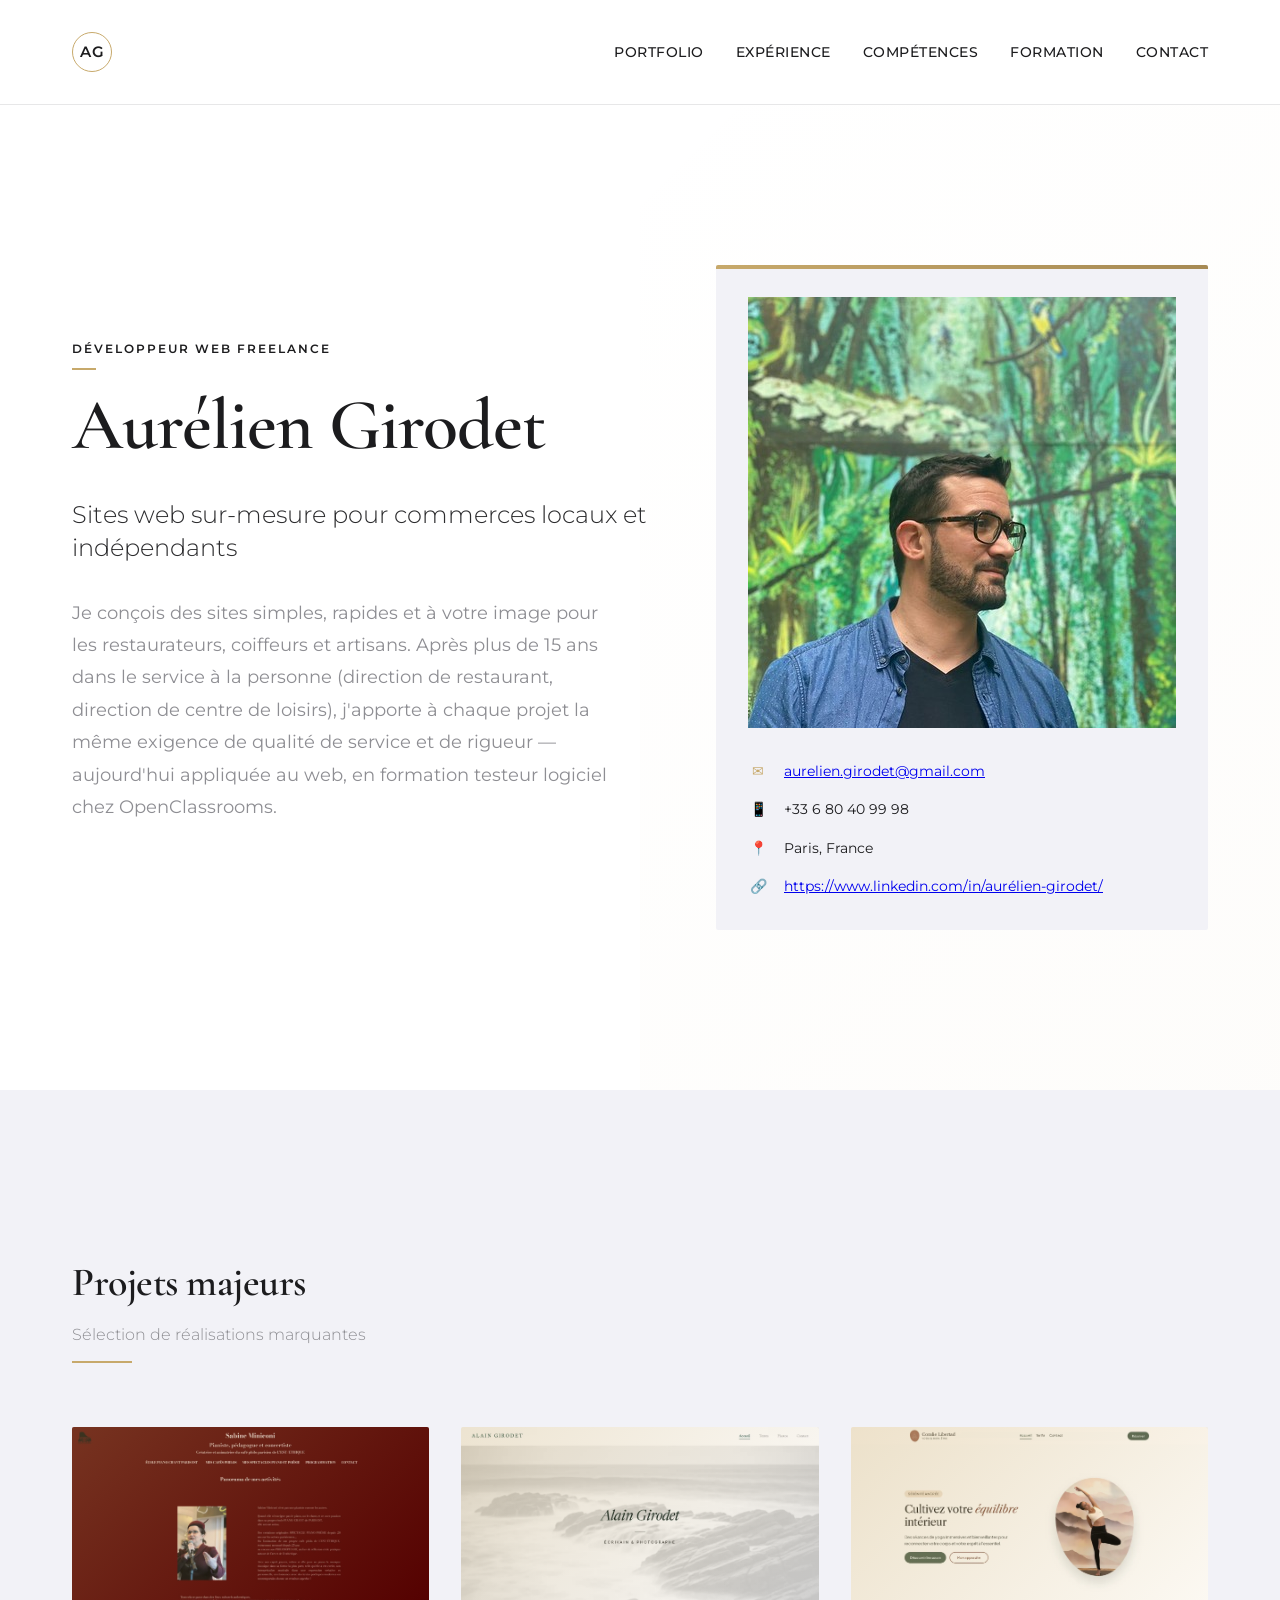
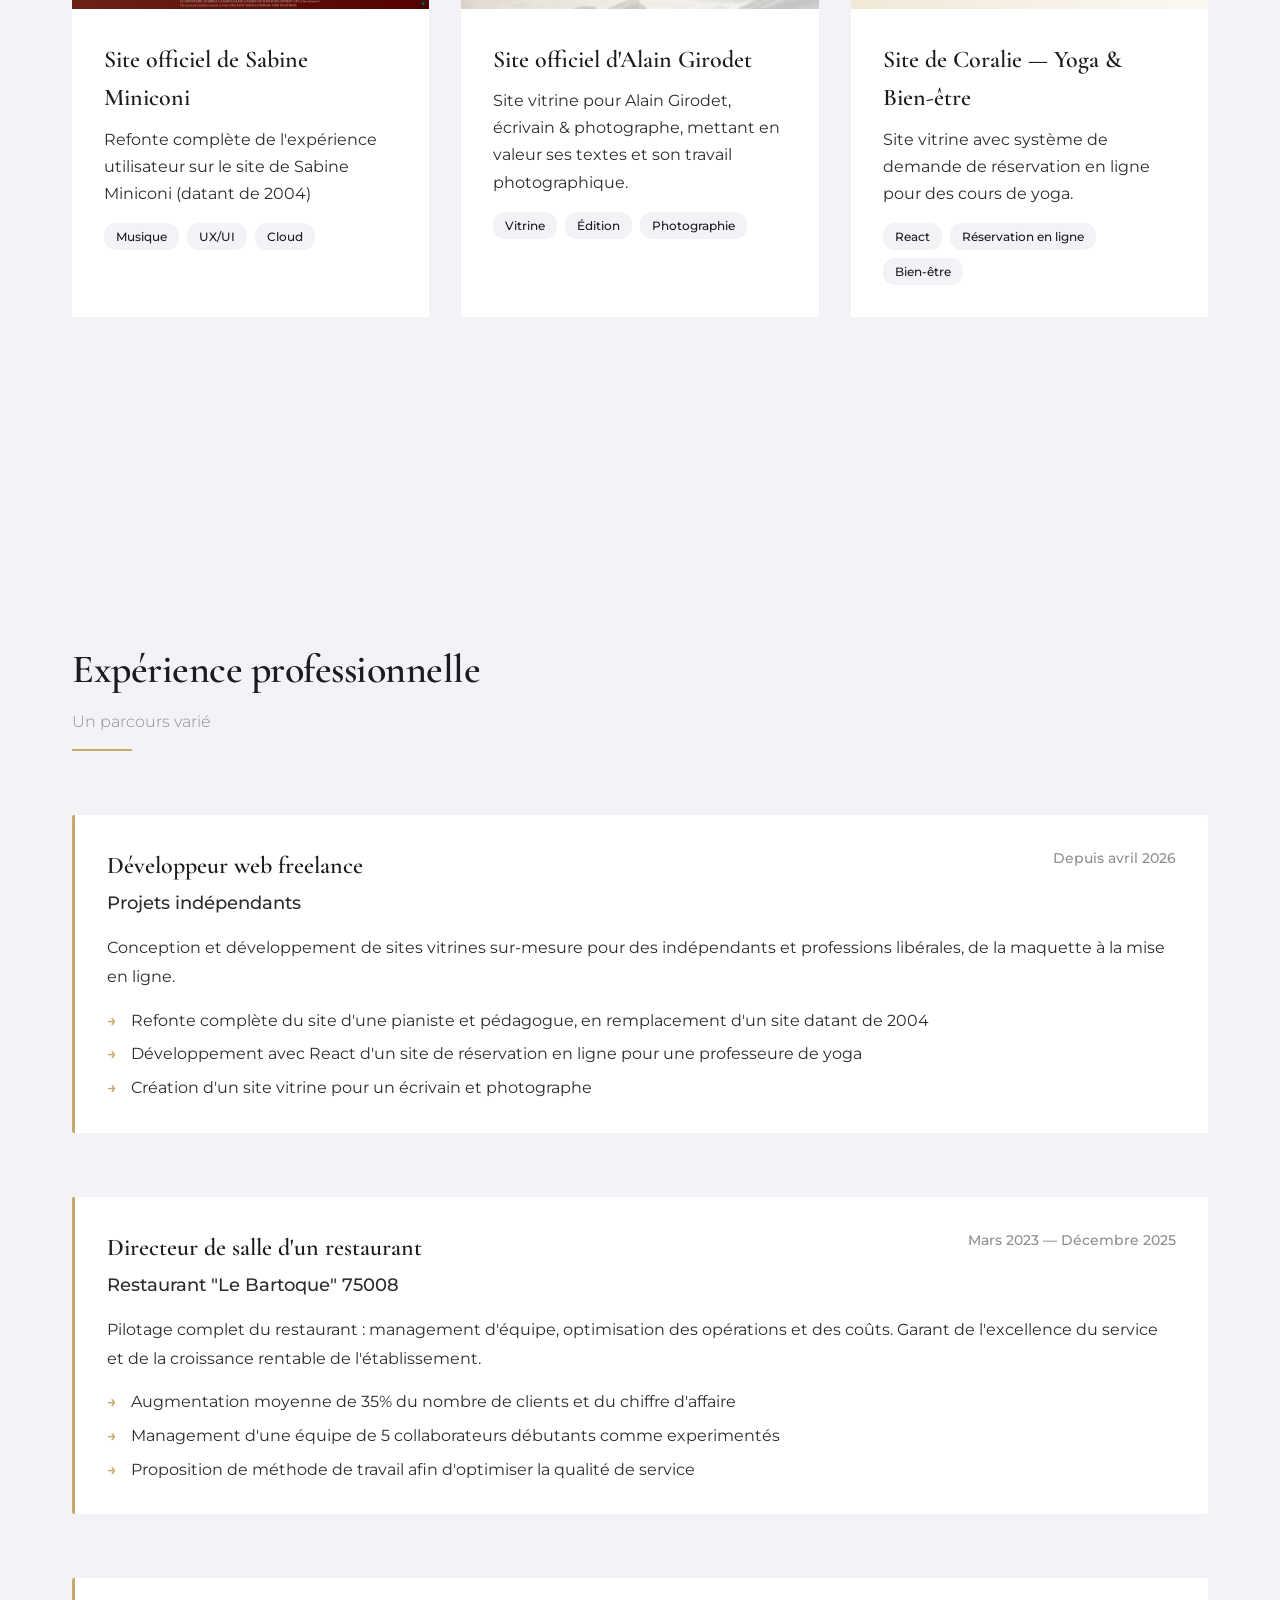
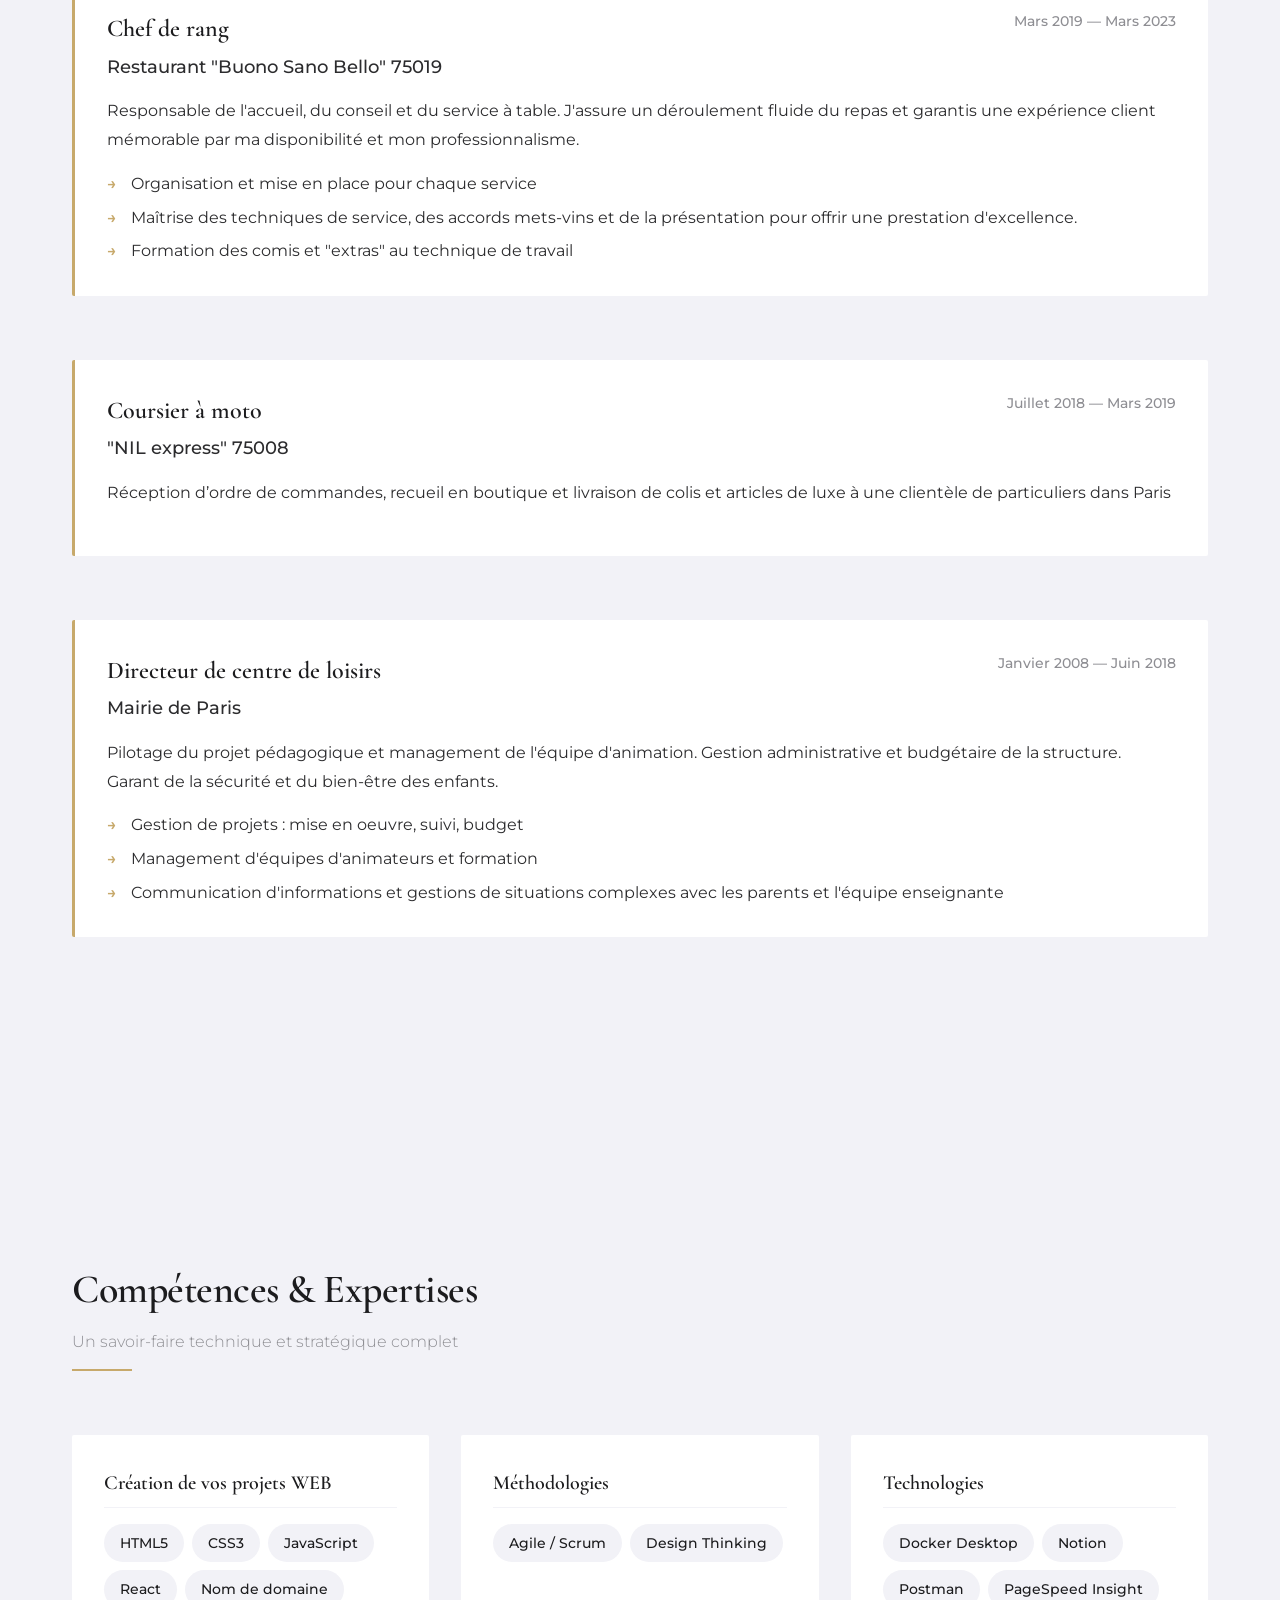
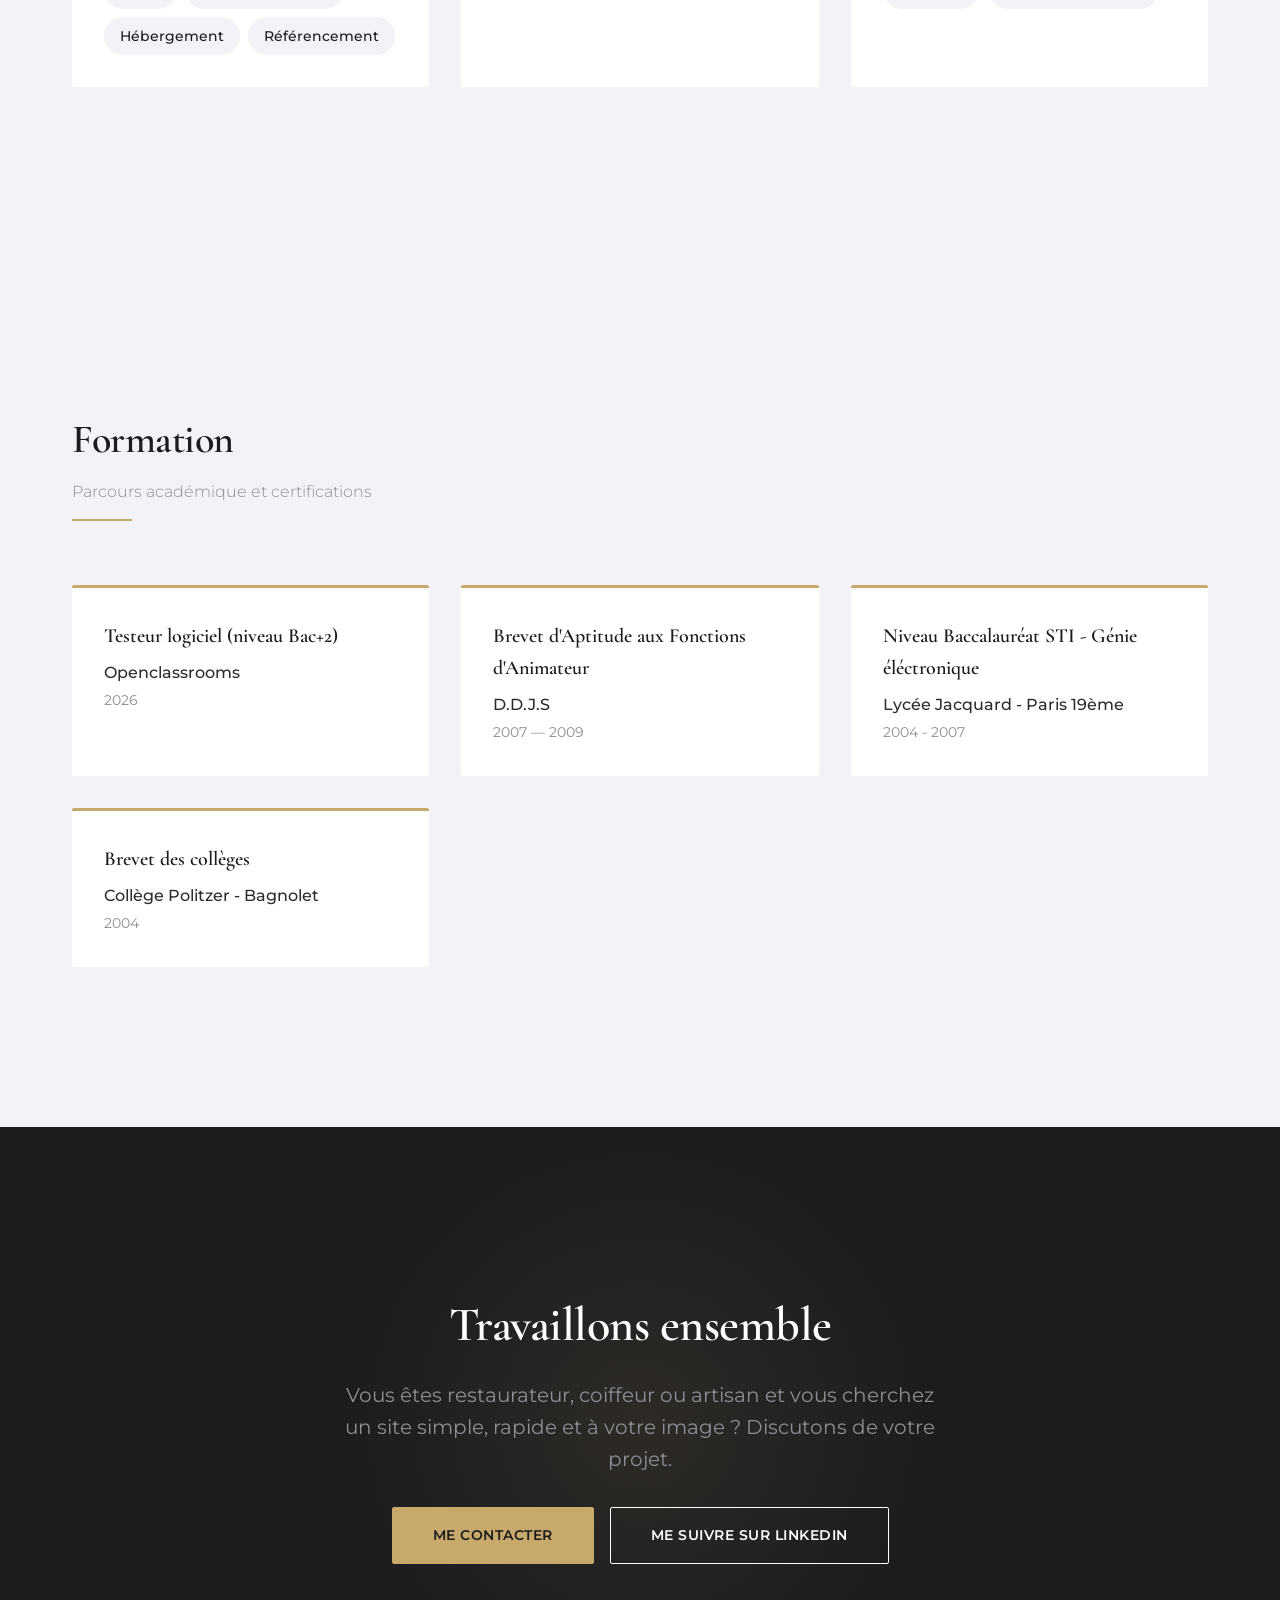
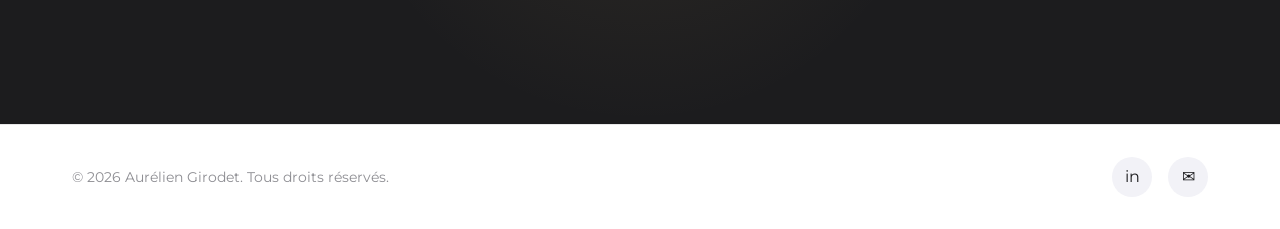
==== index.html @ 3b59b161 "Petites coquilles d'orthographe + Police + police Cormorant + menu mobile en JS + targets accessible" ====
<!DOCTYPE html>
<html lang="fr">
<head>
    <meta charset="UTF-8">
    <meta name="viewport" content="width=device-width, initial-scale=1.0">
    <title>Aurélien Girodet — Développeur web freelance</title>
    <meta name="description" content="Aurélien Girodet, développeur web freelance : sites sur-mesure pour restaurateurs, coiffeurs et artisans. Simples, rapides, à votre image.">
    <link rel="canonical" href="https://aurelsan1989.github.io/portfolio/">

    <meta property="og:type" content="website">
    <meta property="og:title" content="Aurélien Girodet — Développeur web freelance">
    <meta property="og:description" content="Sites web sur-mesure pour restaurateurs, coiffeurs et artisans. Simples, rapides, à votre image.">
    <meta property="og:url" content="https://aurelsan1989.github.io/portfolio/">
    <meta property="og:image" content="https://aurelsan1989.github.io/portfolio/img/aurelien-resize_428.jpg">

    <link rel="icon" type="image/svg+xml" href="img/favicon.svg">
    <link rel="stylesheet" href="style/main.css">
    <link rel="preconnect" href="https://fonts.googleapis.com">
    <link rel="preconnect" href="https://fonts.gstatic.com" crossorigin>
    <link href="https://fonts.googleapis.com/css2?family=Cormorant+Garamond:wght@400;600&family=Montserrat:ital,wght@0,100..900;1,100..900&display=swap" rel="stylesheet">
</head>
<body>
    <header>
        <div class="header-content">
            <a href="#" class="header-logo" aria-label="Retour en haut de page">AG</a>
            <button type="button" class="nav-toggle" aria-expanded="false" aria-controls="primary-nav" aria-label="Ouvrir le menu">
                <span class="nav-toggle-bar"></span>
                <span class="nav-toggle-bar"></span>
                <span class="nav-toggle-bar"></span>
            </button>
            <nav id="primary-nav">
                <ul>
                    <li><a href="#portfolio">Portfolio</a></li>
                    <li><a href="#experience">Expérience</a></li>
                    <li><a href="#competences">Compétences</a></li>
                    <li><a href="#formation">Formation</a></li>
                    <li><a href="#contact">Contact</a></li>
                </ul>
            </nav>
        </div>
    </header>

    <!--Hero Section-->
    <section class="hero">
        <div class="container">
            <div class="hero-grid">
                <div class="hero-content">
                    <div class="hero-label">Développeur web freelance</div>
                    <h1 class="hero-title">Aurélien Girodet</h1>
                    <p class="hero-subtitle">Sites web sur-mesure pour commerces locaux et indépendants</p>
                    <p class="hero-description">
                        Je conçois des sites simples, rapides et à votre image pour les restaurateurs, coiffeurs et artisans. Après plus de 15 ans dans le service à la personne (direction de restaurant, direction de centre de loisirs), j'apporte à chaque projet la même exigence de qualité de service et de rigueur — aujourd'hui appliquée au web, en formation testeur logiciel chez OpenClassrooms.
                    </p>
                    <!-- <div class="hero-stats">
                        <div class="stat-item">
                            <div class="stat-number">12+</div>
                            <div class="stat-label">Années d'expérience</div>
                        </div>
                        <div class="stat-item">
                            <div class="stat-number">85+</div>
                            <div class="stat-label">Projets menés</div>
                        </div>
                        <div class="stat-item">
                            <div class="stat-number">40+</div>
                            <div class="stat-label">Clients accompagnés</div>
                        </div>
                    </div> -->
                </div>
                <div class="hero-image">
                    <div class="profile-card">
                        <div class="profile-photo">
                            <img src="img/aurelien-resize_428.jpg" alt="Aurélien Girodet">
                        </div>
                        <div class="contact-info">
                            <div class="contact-item">
                                <span class="contact-icon" aria-hidden="true">✉</span>
                                <a href="mailto:aurelien.girodet@gmail.com">aurelien.girodet@gmail.com</a>
                            </div>
                            <div class="contact-item">
                                <span class="contact-icon" aria-hidden="true">📱</span>
                                <span>+33 6 80 40 99 98</span>
                            </div>
                            <div class="contact-item">
                                <span class="contact-icon" aria-hidden="true">📍</span>
                                <span>Paris, France</span>
                            </div>
                            <div class="contact-item">
                                <span class="contact-icon" aria-hidden="true">🔗</span>
                                <a href="https://www.linkedin.com/in/aurélien-girodet/" target="_blank">https://www.linkedin.com/in/aurélien-girodet/</a>
                            </div>
                        </div>
                    </div>
                </div>
            </div>
        </div>
    </section>

    <!-- Portfolio Section -->
    <section id="portfolio">
        <div class="container">
            <div class="section-header">
                <h2 class="section-title">Projets majeurs</h2>
                <p class="section-subtitle">Sélection de réalisations marquantes</p>
            </div>
            <div class="portfolio-grid">
                <a href="https://sabine-miniconi.fr/" target="_blank" rel="noopener noreferrer" class="portfolio-item">
                    <div class="portfolio-image">
                        <img src="img/portfolio-sabine.webp" alt="Capture d'écran de mon projet pour Sabine" width="1600" height="813" loading="lazy">
                    </div>
                    <div class="portfolio-content">
                        <h3 class="portfolio-title">Site officiel de Sabine Miniconi</h3>
                        <p class="portfolio-description">
                            Refonte complète de l'expérience utilisateur sur le site de Sabine Miniconi (datant de 2004)
                        </p>
                        <div class="portfolio-tags">
                            <span class="portfolio-tag">Musique</span>
                            <span class="portfolio-tag">UX/UI</span>
                            <span class="portfolio-tag">Cloud</span>
                        </div>
                    </div>
                </a>

                <a href="https://aurelsan1989.github.io/Alain/" target="_blank" rel="noopener noreferrer" class="portfolio-item">
                    <div class="portfolio-image">
                        <img src="img/portfolio-alain.webp" alt="Capture d'écran du site d'Alain Girodet" width="1600" height="813" loading="lazy">
                    </div>
                    <div class="portfolio-content">
                        <h3 class="portfolio-title">Site officiel d'Alain Girodet</h3>
                        <p class="portfolio-description">
                            Site vitrine pour Alain Girodet, écrivain & photographe, mettant en valeur ses textes et son travail photographique.
                        </p>
                        <div class="portfolio-tags">
                            <span class="portfolio-tag">Vitrine</span>
                            <span class="portfolio-tag">Édition</span>
                            <span class="portfolio-tag">Photographie</span>
                        </div>
                    </div>
                </a>

                <a href="https://coco-react-phi.vercel.app" target="_blank" rel="noopener noreferrer" class="portfolio-item">
                    <div class="portfolio-image">
                        <img src="img/portfolio-coralie.webp" alt="Capture d'écran du site de Coralie" width="1600" height="813" loading="lazy">
                    </div>
                    <div class="portfolio-content">
                        <h3 class="portfolio-title">Site de Coralie — Yoga & Bien-être</h3>
                        <p class="portfolio-description">
                            Site vitrine avec système de demande de réservation en ligne pour des cours de yoga.
                        </p>
                        <div class="portfolio-tags">
                            <span class="portfolio-tag">React</span>
                            <span class="portfolio-tag">Réservation en ligne</span>
                            <span class="portfolio-tag">Bien-être</span>
                        </div>
                    </div>
                </a>
            </div>
        </div>
    </section>

    <!--Experience section-->
    <section id="experience">
        <div class="container">
            <div class="section-header">
                <h2 class="section-title">Expérience professionnelle</h2>
                <p class="section-subtitle">Un parcours varié</p>
            </div>
            <div class="experience-list">
                <div class="experience-item">
                    <div class="experience-header">
                        <div>
                            <h3 class="experience-title">Développeur web freelance</h3>
                            <div class="experience-company">Projets indépendants</div>
                        </div>
                        <div class="experience-period">Depuis avril 2026</div>
                    </div>
                    <p class="experience-description">
                        Conception et développement de sites vitrines sur-mesure pour des indépendants et professions libérales, de la maquette à la mise en ligne.
                    </p>
                    <ul class="experience-highlights">
                        <li>Refonte complète du site d'une pianiste et pédagogue, en remplacement d'un site datant de 2004</li>
                        <li>Développement avec React d'un site de réservation en ligne pour une professeure de yoga</li>
                        <li>Création d'un site vitrine pour un écrivain et photographe</li>
                    </ul>
                </div>

                <div class="experience-item">
                    <div class="experience-header">
                        <div>
                            <h3 class="experience-title">Directeur de salle d'un restaurant</h3>
                            <div class="experience-company">Restaurant "Le Bartoque" 75008</div>
                        </div>
                        <div class="experience-period">Mars 2023 — Décembre 2025</div>
                    </div>
                    <p class="experience-description">
                        Pilotage complet du restaurant : management d'équipe, optimisation des opérations et des coûts. Garant de l'excellence du service et de la croissance rentable de l'établissement.
                    </p>
                    <ul class="experience-highlights">
                        <li>Augmentation moyenne de 35% du nombre de clients et du chiffre d'affaire</li>
                        <li>Management d'une équipe de 5 collaborateurs débutants comme experimentés</li>
                        <li>Proposition de méthode de travail afin d'optimiser la qualité de service</li>
                    </ul>
                </div>
                
                <div class="experience-item">
                    <div class="experience-header">
                        <div>
                            <h3 class="experience-title">Chef de rang</h3>
                            <div class="experience-company">Restaurant "Buono Sano Bello" 75019</div>
                        </div>
                        <div class="experience-period">Mars 2019 — Mars 2023</div>
                    </div>
                    <p class="experience-description">
                        Responsable de l'accueil, du conseil et du service à table. J'assure un déroulement fluide du repas et garantis une expérience client mémorable par ma disponibilité et mon professionnalisme.
                    </p>
                    <ul class="experience-highlights">
                        <li>Organisation et mise en place pour chaque service</li>
                        <li>Maîtrise des techniques de service, des accords mets-vins et de la présentation pour offrir une prestation d'excellence.</li>
                        <li>Formation des comis et "extras" au technique de travail</li>
                    </ul>
                </div>
                
                <div class="experience-item">
                    <div class="experience-header">
                        <div>
                            <h3 class="experience-title">Coursier à moto</h3>
                            <div class="experience-company">"NIL express" 75008</div>
                        </div>
                        <div class="experience-period">Juillet 2018 — Mars 2019</div>
                    </div>
                    <p class="experience-description">
                        Réception d’ordre de commandes, recueil en boutique et livraison de colis et articles de luxe à une clientèle de particuliers dans Paris
                    </p>
                    <!-- <ul class="experience-highlights">
                        <li>Livraison de 25+ projets web et mobile dans les délais et budgets</li>
                        <li>Mise en place de méthodologies agiles augmentant la vélocité de 40%</li>
                        <li>Certification PMP et formation de 15 chefs de projets juniors</li>
                    </ul> -->
                </div>
                <div class="experience-item">
                    <div class="experience-header">
                        <div>
                            <h3 class="experience-title">Directeur de centre de loisirs</h3>
                            <div class="experience-company">Mairie de Paris</div>
                        </div>
                        <div class="experience-period">Janvier 2008 — Juin 2018</div>
                    </div>
                    <p class="experience-description">
                        Pilotage du projet pédagogique et management de l'équipe d'animation. Gestion administrative et budgétaire de la structure. Garant de la sécurité et du bien-être des enfants.
                    </p>
                    <ul class="experience-highlights">
                        <li>Gestion de projets : mise en oeuvre, suivi, budget</li>
                        <li>Management d'équipes d'animateurs et formation</li>
                        <li>Communication d'informations et gestions de situations complexes avec les parents et l'équipe enseignante</li>
                    </ul>
                </div>
            </div>
        </div> 
    </section>

        <!-- Skills Section -->
    <section id="competences">
        <div class="container">
            <div class="section-header">
                <h2 class="section-title">Compétences & Expertises</h2>
                <p class="section-subtitle">Un savoir-faire technique et stratégique complet</p>
            </div>
            <div class="skills-grid">                              
                <div class="skill-category">
                    <h3>Création de vos projets WEB</h3>
                    <div class="skill-tags">
                        <span class="skill-tag">HTML5</span>
                        <span class="skill-tag">CSS3</span>
                        <span class="skill-tag">JavaScript</span>
                        <span class="skill-tag">React</span>
                        <span class="skill-tag">Nom de domaine</span>
                        <span class="skill-tag">Hébergement</span>
                        <span class="skill-tag">Référencement</span>
                    </div>
                </div>
                
                <div class="skill-category">
                    <h3>Méthodologies</h3>
                    <div class="skill-tags">
                        <span class="skill-tag">Agile / Scrum</span>
                        <span class="skill-tag">Design Thinking</span>
                    </div>
                </div>
                
                <div class="skill-category">
                    <h3>Technologies</h3>
                    <div class="skill-tags">
                        <span class="skill-tag">Docker Desktop</span>
                        <span class="skill-tag">Notion</span>
                        <span class="skill-tag">Postman</span>
                        <span class="skill-tag">PageSpeed Insight</span>
                    </div>
                </div>
            </div>
        </div>
    </section>

    <!-- Education Section -->
    <section id="formation">
        <div class="container">
            <div class="section-header">
                <h2 class="section-title">Formation</h2>
                <p class="section-subtitle">Parcours académique et certifications</p>
            </div>
            <div class="education-list">
                <div class="education-item">
                    <h3 class="education-degree">Testeur logiciel (niveau Bac+2)</h3>
                    <div class="education-school">Openclassrooms</div>
                    <div class="education-year">2026</div>
                </div>
                
                <div class="education-item">
                    <h3 class="education-degree">Brevet d'Aptitude aux Fonctions d'Animateur</h3>
                    <div class="education-school">D.D.J.S</div>
                    <div class="education-year">2007 — 2009</div>
                </div>
                
                <div class="education-item">
                    <h3 class="education-degree">Niveau Baccalauréat STI - Génie éléctronique</h3>
                    <div class="education-school">Lycée Jacquard - Paris 19ème</div>
                    <div class="education-year">2004 - 2007</div>
                </div>
                                
                <div class="education-item">
                    <h3 class="education-degree">Brevet des collèges</h3>
                    <div class="education-school">Collège Politzer - Bagnolet</div>
                    <div class="education-year">2004</div>
                </div>
            </div>
        </div>
    </section>

    <!-- CTA Section -->
    <section class="cta-section" id="contact">
        <div class="container">
            <div class="cta-content">
                <h2 class="cta-title">Travaillons ensemble</h2>
                <p class="cta-description">
                    Vous êtes restaurateur, coiffeur ou artisan et vous cherchez un site simple, rapide et à votre image ? Discutons de votre projet.
                </p>
                <div class="cta-buttons">
                    <a href="mailto:aurelien.girodet@gmail.com" class="btn btn-primary">Me contacter</a>
                    <a href="https://www.linkedin.com/in/aurélien-girodet/" target="_blank" class="btn btn-secondary">Me suivre sur LinkedIn</a>
                </div>
            </div>
        </div>
    </section>

    <!-- Footer -->
    <footer>
        <div class="footer-content">
            <div class="footer-text">© 2026 Aurélien Girodet. Tous droits réservés.</div>
            <div class="social-links">
                <a href="https://www.linkedin.com/in/aurélien-girodet/" target="_blank" class="social-link" aria-label="LinkedIn">in</a>
                <a href="mailto:aurelien.girodet@gmail.com" class="social-link" aria-label="Email">✉</a>
            </div>
        </div>
    </footer>
    <script src="script.js" defer></script>
</body>
</html>
---- style/main.css ----
:root {
    --color-charcoal: #1C1C1E;
    --color-slate: #2C2C2E;
    --color-silver: #8E8E93;
    --color-pearl: #F2F2F7;
    --color-white: #FFFFFF;
    --color-accent: #C7A96B;
    --color-accent-dark: #A68A54;
    
    --font-serif: 'Cormorant Garamond', serif;
    --font-sans: 'Montserrat', sans-serif;
    
    --spacing-xs: 0.5rem;
    --spacing-sm: 1rem;
    --spacing-md: 2rem;
    --spacing-lg: 4rem;
    --spacing-xl: 6rem;

    --header-height: 105px; /* hauteur réelle du header ; ajuster si son contenu ou son padding change */
}

* {
    margin: 0;
    padding: 0;
    box-sizing: border-box;
}

html, body {
    overflow-x: hidden;
}

body {
    font-family: var(--font-sans);
    color: var(--color-charcoal);
    background: var(--color-pearl);
    line-height: 1.6;
    font-weight: 400;
    padding-top: var(--header-height);
}

.container {
    max-width: 1200px;
    margin: 0 auto;
    padding: var(--spacing-lg) var(--spacing-md);
}

/* Header Section */
header {
    background: var(--color-white);
    border-bottom: 1px solid rgba(28, 28, 30, 0.1);
    position: fixed;
    top: 0;
    left: 0;
    right: 0;
    width: 100%;
    z-index: 100;
    backdrop-filter: blur(10px);
    background: rgba(255, 255, 255, 0.95);
    animation: slideDown 0.6s cubic-bezier(0.16, 1, 0.3, 1);
}

section[id] {
    scroll-margin-top: var(--header-height);
}

@keyframes slideDown {
    from {
        opacity: 0;
        transform: translateY(-20px);
    }
    to {
        opacity: 1;
        transform: translateY(0);
    }
}

.header-content {
    max-width: 1200px;
    margin: 0 auto;
    padding: var(--spacing-md);
    display: flex;
    justify-content: space-between;
    align-items: center;
}

.header-logo {
    text-decoration: none;
    flex-shrink: 0;
    width: 40px;
    height: 40px;
    display: flex;
    align-items: center;
    justify-content: center;
    border: 1.5px solid var(--color-accent);
    border-radius: 50%;
    font-family: var(--font-sans);
    font-size: 0.95rem;
    font-weight: 600;
    letter-spacing: 0.5px;
    color: var(--color-charcoal);
    transition: background 0.3s ease, color 0.3s ease;
}

.header-logo:hover {
    background: var(--color-accent);
    color: var(--color-white);
}

.nav-toggle {
    display: none;
    flex-direction: column;
    justify-content: center;
    align-items: center;
    gap: 5px;
    width: 32px;
    height: 32px;
    background: none;
    border: none;
    padding: 0;
    cursor: pointer;
}

.nav-toggle-bar {
    display: block;
    width: 100%;
    height: 2px;
    background: var(--color-charcoal);
    transition: transform 0.3s ease, opacity 0.3s ease;
}

header.nav-open .nav-toggle-bar:nth-child(1) {
    transform: translateY(7px) rotate(45deg);
}

header.nav-open .nav-toggle-bar:nth-child(2) {
    opacity: 0;
}

header.nav-open .nav-toggle-bar:nth-child(3) {
    transform: translateY(-7px) rotate(-45deg);
}

nav ul {
    display: flex;
    gap: var(--spacing-md);
    list-style: none;
}

nav a {
    color: var(--color-charcoal);
    text-decoration: none;
    font-size: 0.875rem;
    font-weight: 500;
    letter-spacing: 0.5px;
    text-transform: uppercase;
    transition: color 0.3s ease;
    position: relative;
}

nav a::after {
    content: '';
    position: absolute;
    bottom: -4px;
    left: 0;
    width: 0;
    height: 1px;
    background: var(--color-accent);
    transition: width 0.3s ease;
}

nav a:hover {
    color: var(--color-accent);
}

nav a:hover::after {
    width: 100%;
}

/* Hero Section */
.hero {
    background: var(--color-white);
    padding: var(--spacing-xl) 0;
    position: relative;
    overflow: hidden;
}

.hero::before {
    content: '';
    position: absolute;
    top: 0;
    right: 0;
    width: 50%;
    height: 100%;
    background: linear-gradient(135deg, transparent 0%, rgba(199, 169, 107, 0.03) 100%);
    pointer-events: none;
}

.hero-grid {
    display: grid;
    grid-template-columns: 1.2fr 0.8fr;
    gap: var(--spacing-lg);
    align-items: center;
    position: relative;
}

.hero-content {
    animation: fadeInUp 0.8s cubic-bezier(0.16, 1, 0.3, 1) 0.2s both;
}

@keyframes fadeInUp {
    from {
        opacity: 0;
        transform: translateY(30px);
    }
    to {
        opacity: 1;
        transform: translateY(0);
    }
}

.hero-label {
    position: relative;
    font-size: 0.75rem;
    font-weight: 600;
    letter-spacing: 2px;
    text-transform: uppercase;
    color: var(--color-charcoal);
    margin-bottom: var(--spacing-sm);
    padding-bottom: 0.75rem;
}

.hero-label::after {
    content: '';
    position: absolute;
    bottom: 0;
    left: 0;
    width: 24px;
    height: 2px;
    background: var(--color-accent);
}

.hero-title {
    font-family: var(--font-serif);
    font-size: 4.5rem;
    font-weight: 600;
    line-height: 1.1;
    color: var(--color-charcoal);
    margin-bottom: var(--spacing-md);
    letter-spacing: -1px;
}

.hero-subtitle {
    font-size: 1.5rem;
    color: var(--color-slate);
    margin-bottom: var(--spacing-md);
    font-weight: 300;
    line-height: 1.4;
}

.hero-description {
    font-size: 1.125rem;
    color: var(--color-silver);
    line-height: 1.8;
    margin-bottom: var(--spacing-md);
    max-width: 540px;
}

.hero-stats {
    display: flex;
    gap: var(--spacing-lg);
    margin-top: var(--spacing-lg);
}

.stat-item {
    border-left: 2px solid var(--color-accent);
    padding-left: var(--spacing-sm);
}

.stat-number {
    font-family: var(--font-serif);
    font-size: 2.5rem;
    font-weight: 600;
    color: var(--color-charcoal);
    line-height: 1;
    margin-bottom: 0.25rem;
}

.stat-label {
    font-size: 0.875rem;
    color: var(--color-silver);
    font-weight: 400;
}

.hero-image {
    position: relative;
    animation: fadeInUp 0.8s cubic-bezier(0.16, 1, 0.3, 1) 0.4s both;
}

.profile-card {
    background: var(--color-pearl);
    padding: var(--spacing-md);
    border-radius: 2px;
    position: relative;
    overflow: hidden;
}

.profile-card::before {
    content: '';
    position: absolute;
    top: 0;
    left: 0;
    width: 100%;
    height: 4px;
    background: linear-gradient(90deg, var(--color-accent) 0%, var(--color-accent-dark) 100%);
}

.profile-photo {
    width: 100%;
    border-radius: 2px;
    margin-bottom: var(--spacing-md);
    display: flex;
    align-items: center;
    justify-content: center;
    font-size: 4rem;
    color: var(--color-silver);
}

.contact-info {
    display: flex;
    flex-direction: column;
    gap: var(--spacing-sm);
}

.contact-item {
    display: flex;
    align-items: center;
    gap: var(--spacing-sm);
    font-size: 0.875rem;
    color: var(--color-charcoal);
}

.contact-icon {
    width: 20px;
    height: 20px;
    display: flex;
    align-items: center;
    justify-content: center;
    color: var(--color-accent);
}

/* Section Styling */
section {
    padding: var(--spacing-xl) 0;
}

.section-header {
    margin-bottom: var(--spacing-lg);
    position: relative;
    padding-bottom: var(--spacing-sm);
}

.section-header::after {
    content: '';
    position: absolute;
    bottom: 0;
    left: 0;
    width: 60px;
    height: 2px;
    background: var(--color-accent);
}

.section-title {
    font-family: var(--font-serif);
    font-size: 2.5rem;
    font-weight: 600;
    color: var(--color-charcoal);
    margin-bottom: var(--spacing-xs);
    letter-spacing: -0.5px;
}

.section-subtitle {
    font-size: 1rem;
    color: var(--color-silver);
    font-weight: 300;
}

/* Experience Section */
.experience-list {
    display: flex;
    flex-direction: column;
    gap: var(--spacing-lg);
}

.experience-item {
    background: var(--color-white);
    padding: var(--spacing-md);
    border-radius: 2px;
    border-left: 3px solid var(--color-accent);
    transition: all 0.3s cubic-bezier(0.16, 1, 0.3, 1);
    position: relative;
}

.experience-item:hover {
    transform: translateX(8px);
    box-shadow: 0 10px 40px rgba(28, 28, 30, 0.08);
}

.experience-header {
    display: flex;
    justify-content: space-between;
    align-items: start;
    margin-bottom: var(--spacing-sm);
    flex-wrap: wrap;
    gap: var(--spacing-sm);
}

.experience-title {
    font-family: var(--font-serif);
    font-size: 1.5rem;
    font-weight: 600;
    color: var(--color-charcoal);
    margin-bottom: 0.25rem;
}

.experience-company {
    font-size: 1.125rem;
    color: var(--color-slate);
    font-weight: 500;
}

.experience-period {
    font-size: 0.875rem;
    color: var(--color-silver);
    font-weight: 500;
    white-space: nowrap;
}

.experience-description {
    color: var(--color-slate);
    line-height: 1.8;
    margin-bottom: var(--spacing-sm);
}

.experience-highlights {
    list-style: none;
    display: flex;
    flex-direction: column;
    gap: 0.5rem;
}

.experience-highlights li {
    color: var(--color-slate);
    padding-left: 1.5rem;
    position: relative;
    line-height: 1.6;
}

.experience-highlights li::before {
    content: '→';
    position: absolute;
    left: 0;
    color: var(--color-accent);
    font-weight: 600;
}

/* Skills Section */
.skills-grid {
    display: grid;
    grid-template-columns: repeat(auto-fit, minmax(280px, 1fr));
    gap: var(--spacing-md);
}

.skill-category {
    background: var(--color-white);
    padding: var(--spacing-md);
    border-radius: 2px;
    transition: all 0.3s cubic-bezier(0.16, 1, 0.3, 1);
}

.skill-category:hover {
    transform: translateY(-4px);
    box-shadow: 0 10px 40px rgba(28, 28, 30, 0.08);
}

.skill-category h3 {
    font-family: var(--font-serif);
    font-size: 1.25rem;
    font-weight: 600;
    color: var(--color-charcoal);
    margin-bottom: var(--spacing-sm);
    padding-bottom: var(--spacing-xs);
    border-bottom: 1px solid var(--color-pearl);
}

.skill-tags {
    display: flex;
    flex-wrap: wrap;
    gap: 0.5rem;
}

.skill-tag {
    padding: 0.5rem 1rem;
    background: var(--color-pearl);
    color: var(--color-charcoal);
    font-size: 0.875rem;
    font-weight: 500;
    border-radius: 20px;
    transition: all 0.3s ease;
}

.skill-tag:hover {
    background: var(--color-accent);
    color: var(--color-white);
}

/* Education Section */
.education-list {
    display: grid;
    grid-template-columns: repeat(auto-fit, minmax(320px, 1fr));
    gap: var(--spacing-md);
}

.education-item {
    background: var(--color-white);
    padding: var(--spacing-md);
    border-radius: 2px;
    border-top: 3px solid var(--color-accent);
    transition: all 0.3s cubic-bezier(0.16, 1, 0.3, 1);
}

.education-item:hover {
    transform: translateY(-4px);
    box-shadow: 0 10px 40px rgba(28, 28, 30, 0.08);
}

.education-degree {
    font-family: var(--font-serif);
    font-size: 1.25rem;
    font-weight: 600;
    color: var(--color-charcoal);
    margin-bottom: 0.5rem;
}

.education-school {
    font-size: 1rem;
    color: var(--color-slate);
    font-weight: 500;
    margin-bottom: 0.25rem;
}

.education-year {
    font-size: 0.875rem;
    color: var(--color-silver);
}

/* Portfolio Section */
.portfolio-grid {
    display: grid;
    grid-template-columns: repeat(auto-fit, minmax(350px, 1fr));
    gap: var(--spacing-md);
}

.portfolio-item {
    background: var(--color-white);
    border-radius: 2px;
    overflow: hidden;
    transition: all 0.3s cubic-bezier(0.16, 1, 0.3, 1);
    position: relative;
    display: block;
    text-decoration: none;
    color: inherit;
}

.portfolio-item:hover {
    transform: translateY(-8px);
    box-shadow: 0 20px 60px rgba(28, 28, 30, 0.12);
}

.portfolio-image {
    width: 100%;
    background: linear-gradient(135deg, #E8E8ED 0%, #C7C7CC 100%);
    position: relative;
    overflow: hidden;
}

.portfolio-image img {
    width: 100%;
    height: auto;
    object-fit: contain; 
    display: block;
}

.portfolio-image::after {
    content: '';
    position: absolute;
    inset: 0;
    background: linear-gradient(135deg, rgba(199, 169, 107, 0.3) 0%, transparent 100%);
}

.portfolio-content {
    padding: var(--spacing-md);
}

.portfolio-title {
    font-family: var(--font-serif);
    font-size: 1.5rem;
    font-weight: 600;
    color: var(--color-charcoal);
    margin-bottom: 0.5rem;
}

.portfolio-description {
    color: var(--color-slate);
    line-height: 1.7;
    margin-bottom: var(--spacing-sm);
}

.portfolio-tags {
    display: flex;
    flex-wrap: wrap;
    gap: 0.5rem;
}

.portfolio-tag {
    font-size: 0.75rem;
    padding: 0.25rem 0.75rem;
    background: var(--color-pearl);
    color: var(--color-charcoal);
    border-radius: 12px;
    font-weight: 500;
}

/* CTA Section */
.cta-section {
    background: var(--color-charcoal);
    color: var(--color-white);
    padding: var(--spacing-xl) 0;
    text-align: center;
    position: relative;
    overflow: hidden;
}

.cta-section::before {
    content: '';
    position: absolute;
    top: 50%;
    left: 50%;
    transform: translate(-50%, -50%);
    width: 600px;
    height: 600px;
    background: radial-gradient(circle, rgba(199, 169, 107, 0.1) 0%, transparent 70%);
    pointer-events: none;
}

.cta-content {
    position: relative;
    z-index: 1;
}

.cta-title {
    font-family: var(--font-serif);
    font-size: 3rem;
    font-weight: 600;
    margin-bottom: var(--spacing-sm);
    letter-spacing: -0.5px;
}

.cta-description {
    font-size: 1.25rem;
    color: var(--color-silver);
    margin-bottom: var(--spacing-md);
    max-width: 600px;
    margin-left: auto;
    margin-right: auto;
}

.cta-buttons {
    display: flex;
    gap: var(--spacing-sm);
    justify-content: center;
    flex-wrap: wrap;
}

.btn {
    padding: 1rem 2.5rem;
    border-radius: 2px;
    text-decoration: none;
    font-weight: 600;
    font-size: 0.875rem;
    letter-spacing: 0.5px;
    text-transform: uppercase;
    transition: all 0.3s cubic-bezier(0.16, 1, 0.3, 1);
    display: inline-block;
}

.btn-primary {
    background: var(--color-accent);
    color: var(--color-charcoal);
    border: 1px solid var(--color-accent);
}

.btn-primary:hover {
    background: var(--color-accent-dark);
    border-color: var(--color-accent-dark);
    transform: translateY(-2px);
    box-shadow: 0 10px 30px rgba(199, 169, 107, 0.3);
}

.btn-secondary {
    background: transparent;
    color: var(--color-white);
    border: 1px solid var(--color-white);
}

.btn-secondary:hover {
    background: var(--color-white);
    color: var(--color-charcoal);
    transform: translateY(-2px);
}

/* Footer */
footer {
    background: var(--color-white);
    padding: var(--spacing-md) 0;
    border-top: 1px solid rgba(28, 28, 30, 0.1);
}

.footer-content {
    max-width: 1200px;
    margin: 0 auto;
    padding: 0 var(--spacing-md);
    display: flex;
    justify-content: space-between;
    align-items: center;
    flex-wrap: wrap;
    gap: var(--spacing-sm);
}

.footer-text {
    color: var(--color-silver);
    font-size: 0.875rem;
}

.social-links {
    display: flex;
    gap: var(--spacing-sm);
}

.social-link {
    width: 40px;
    height: 40px;
    border-radius: 50%;
    background: var(--color-pearl);
    display: flex;
    align-items: center;
    justify-content: center;
    color: var(--color-charcoal);
    text-decoration: none;
    transition: all 0.3s ease;
}

.social-link:hover {
    background: var(--color-accent);
    color: var(--color-white);
    transform: translateY(-3px);
}

/* Responsive */
@media (max-width: 968px) {
    .hero-grid {
        grid-template-columns: 1fr;
    }
    
    .hero-title {
        font-size: 3rem;
    }
    
    .hero-stats {
        flex-wrap: wrap;
    }
    
    .portfolio-grid,
    .skills-grid {
        grid-template-columns: 1fr;
    }
}

@media (max-width: 640px) {
    .nav-toggle {
        display: flex;
    }

    nav ul {
        display: none;
        flex-direction: column;
        gap: var(--spacing-sm);
        position: absolute;
        top: 100%;
        left: 0;
        right: 0;
        background: var(--color-white);
        padding: var(--spacing-md);
        border-bottom: 1px solid rgba(28, 28, 30, 0.1);
    }

    header.nav-open nav ul {
        display: flex;
    }

    #primary-nav a {
        display: block;
        padding: 0.75rem 0;
    }

    .container {
        padding: var(--spacing-md) var(--spacing-sm);
    }

    .hero-grid > *{
        min-width: 0;
    }
    
    .hero-title {
        font-size: 2.5rem;
    }
    
    .section-title {
        font-size: 2rem;
    }
    
    .cta-title {
        font-size: 2rem;
    }
}
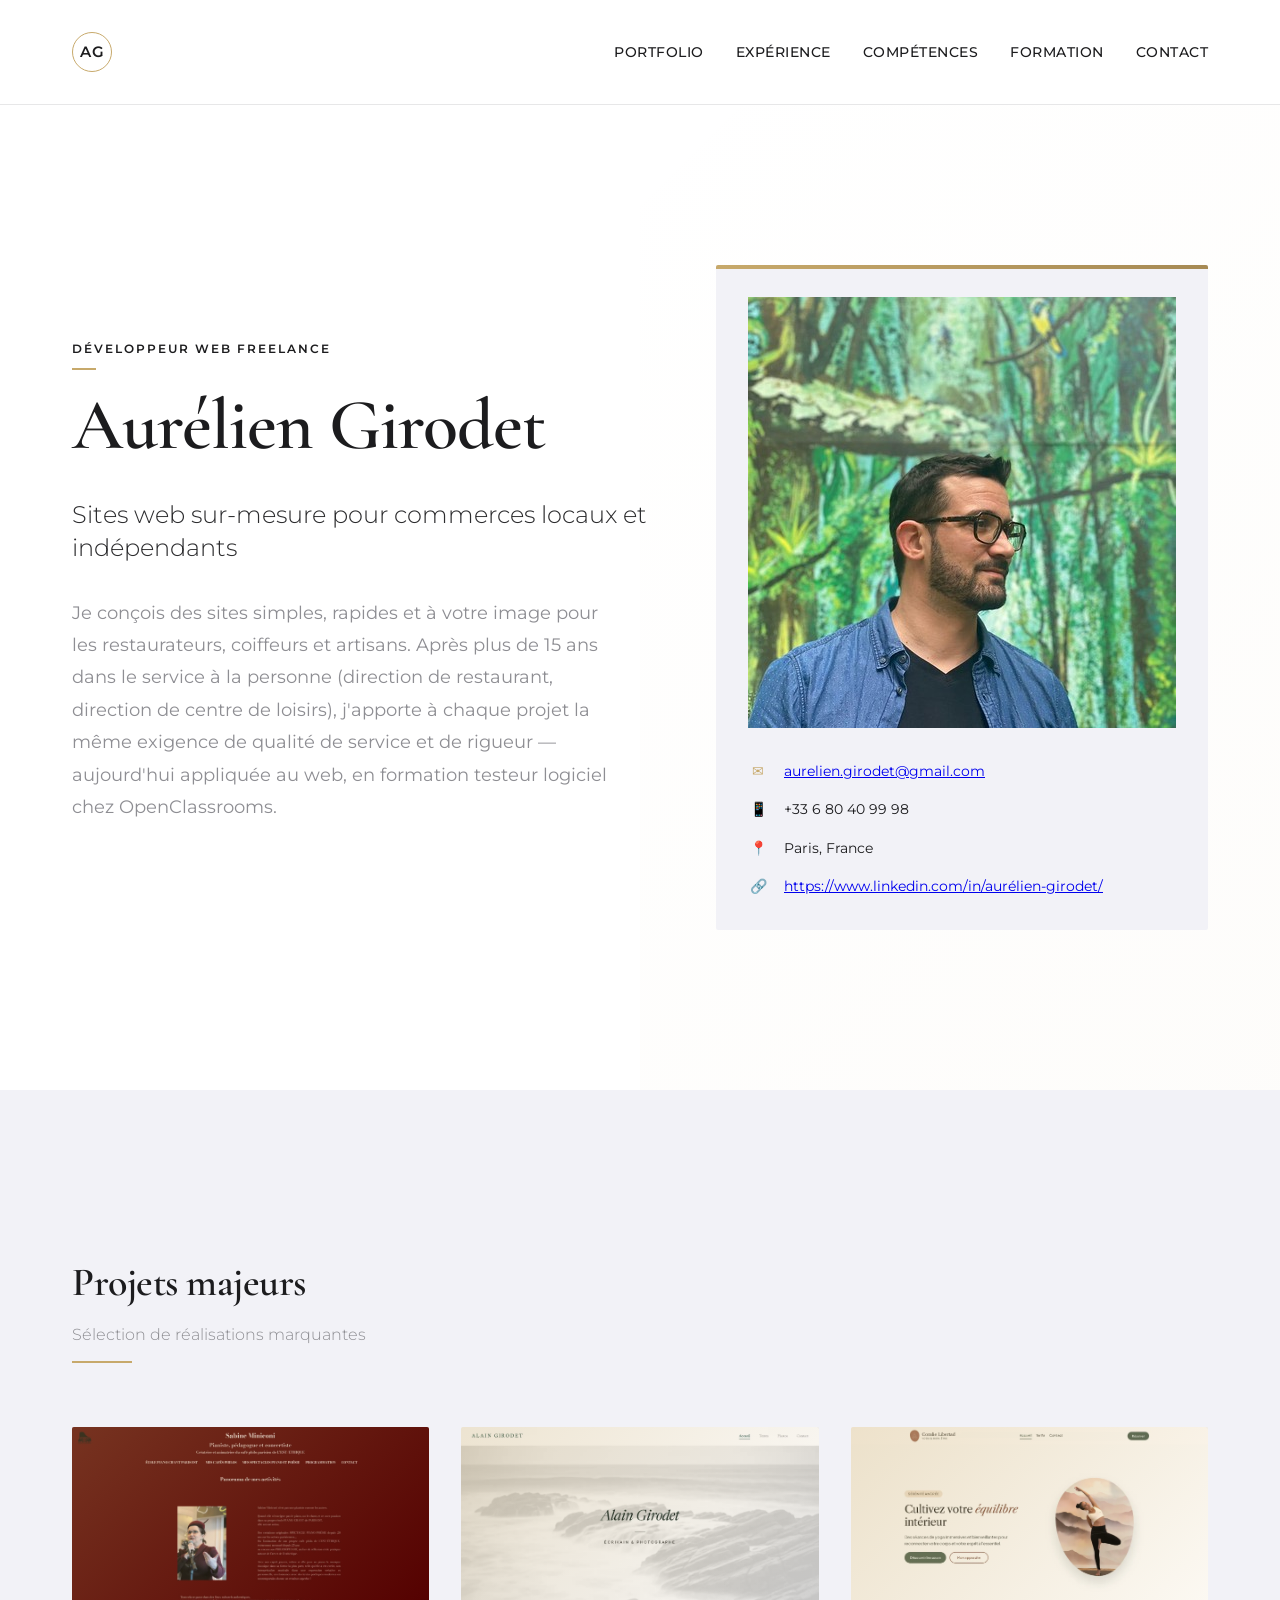
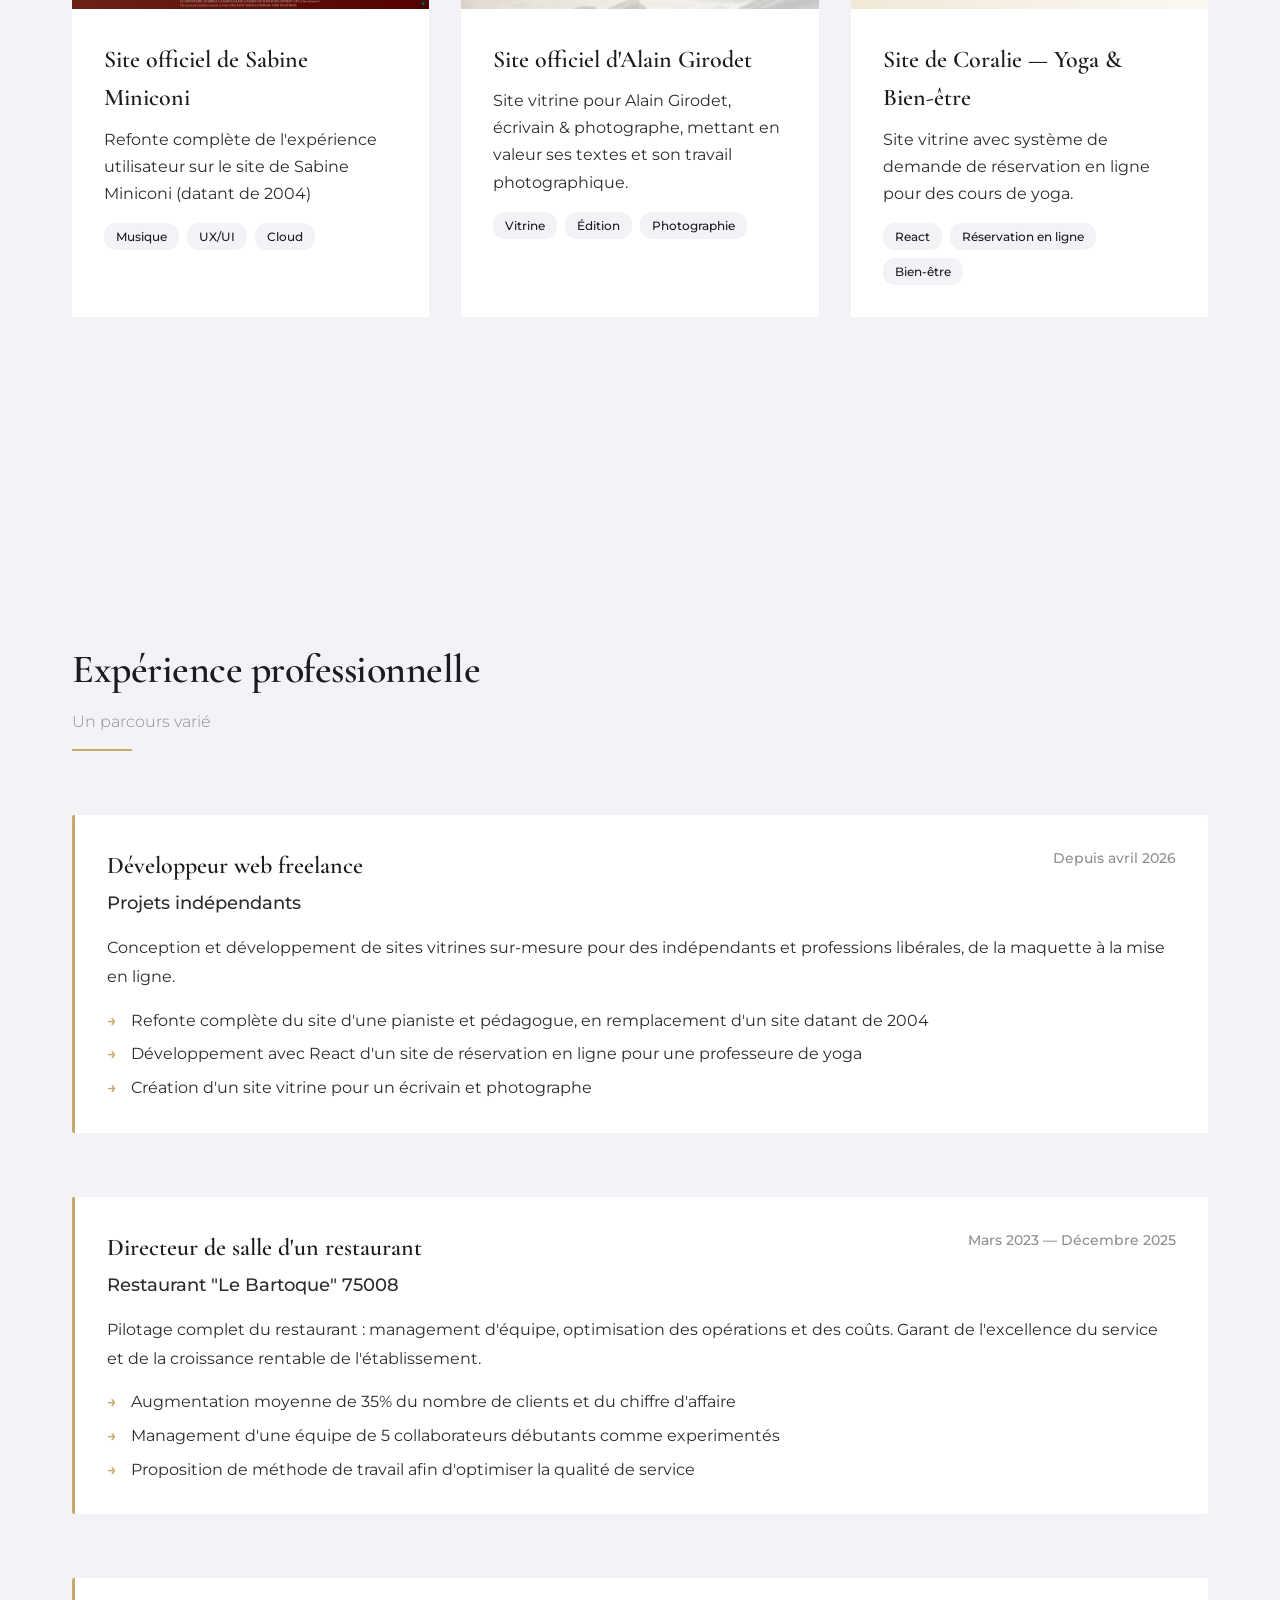
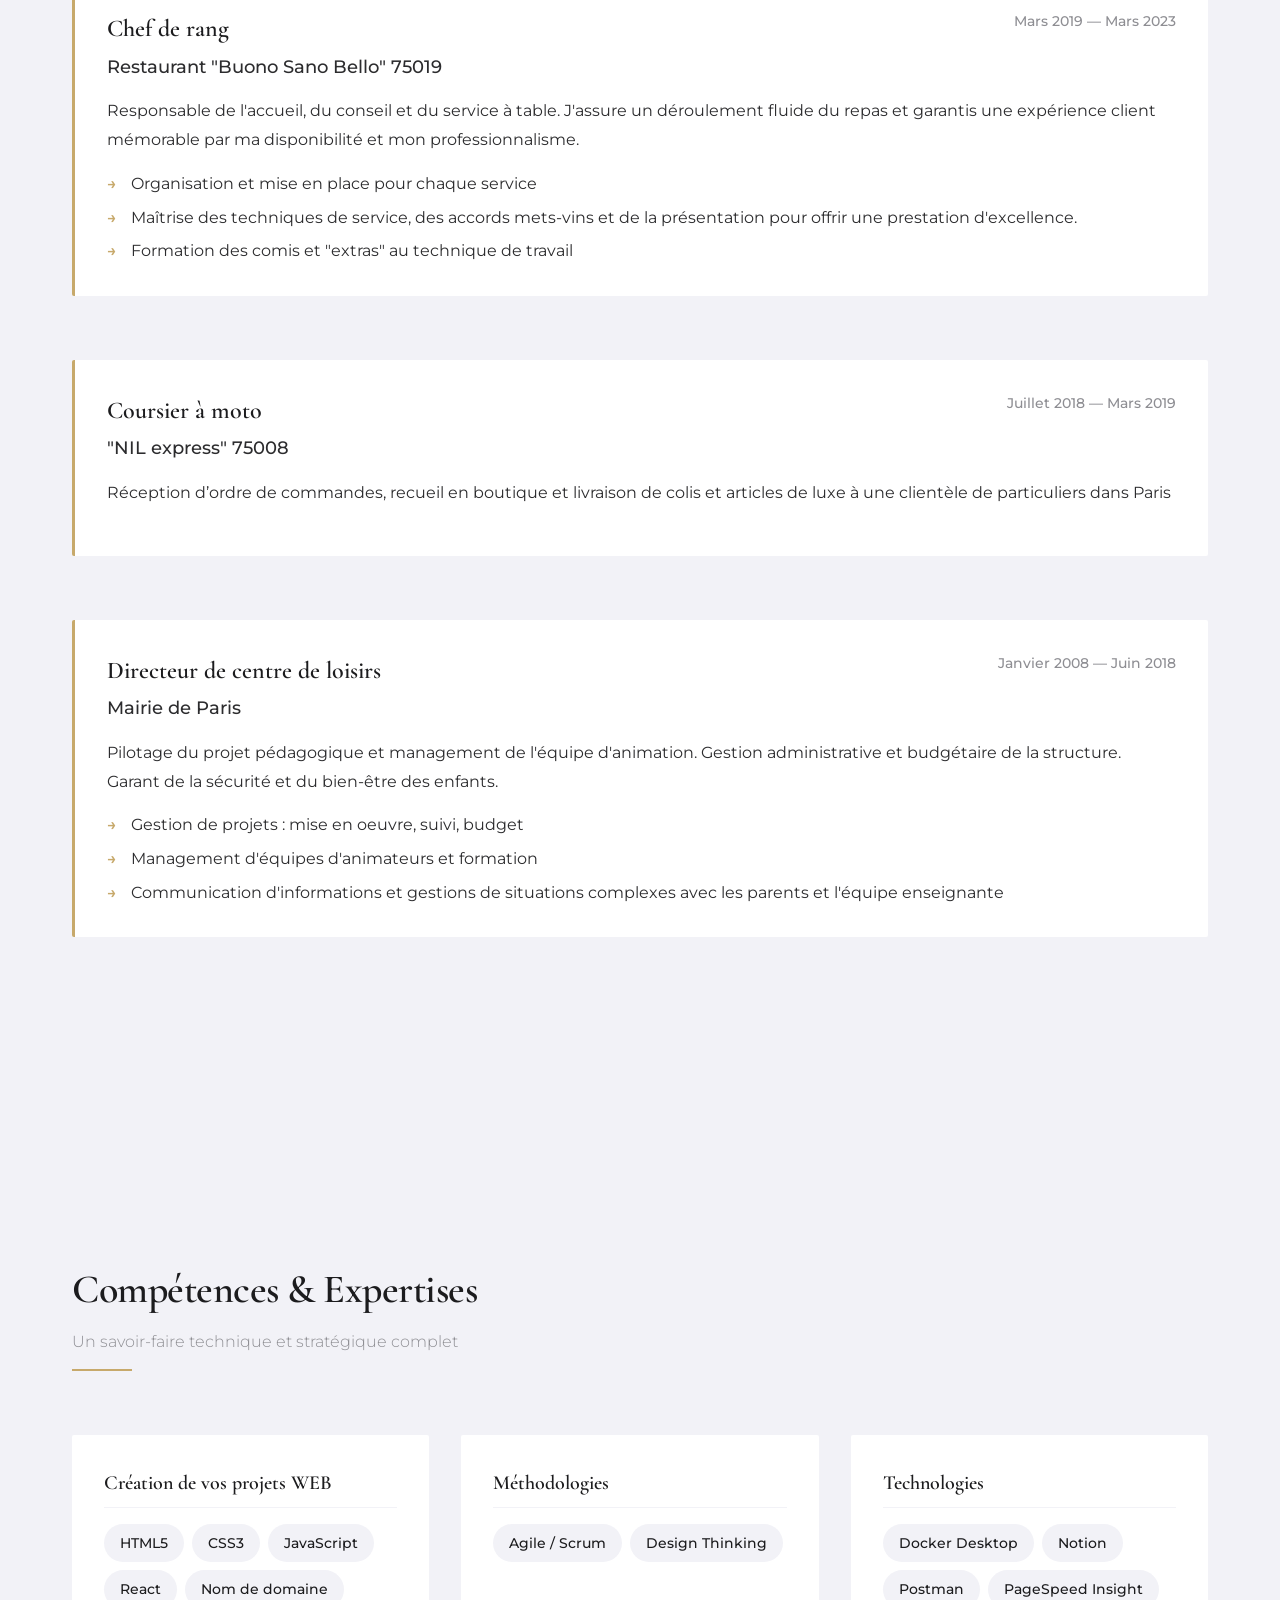
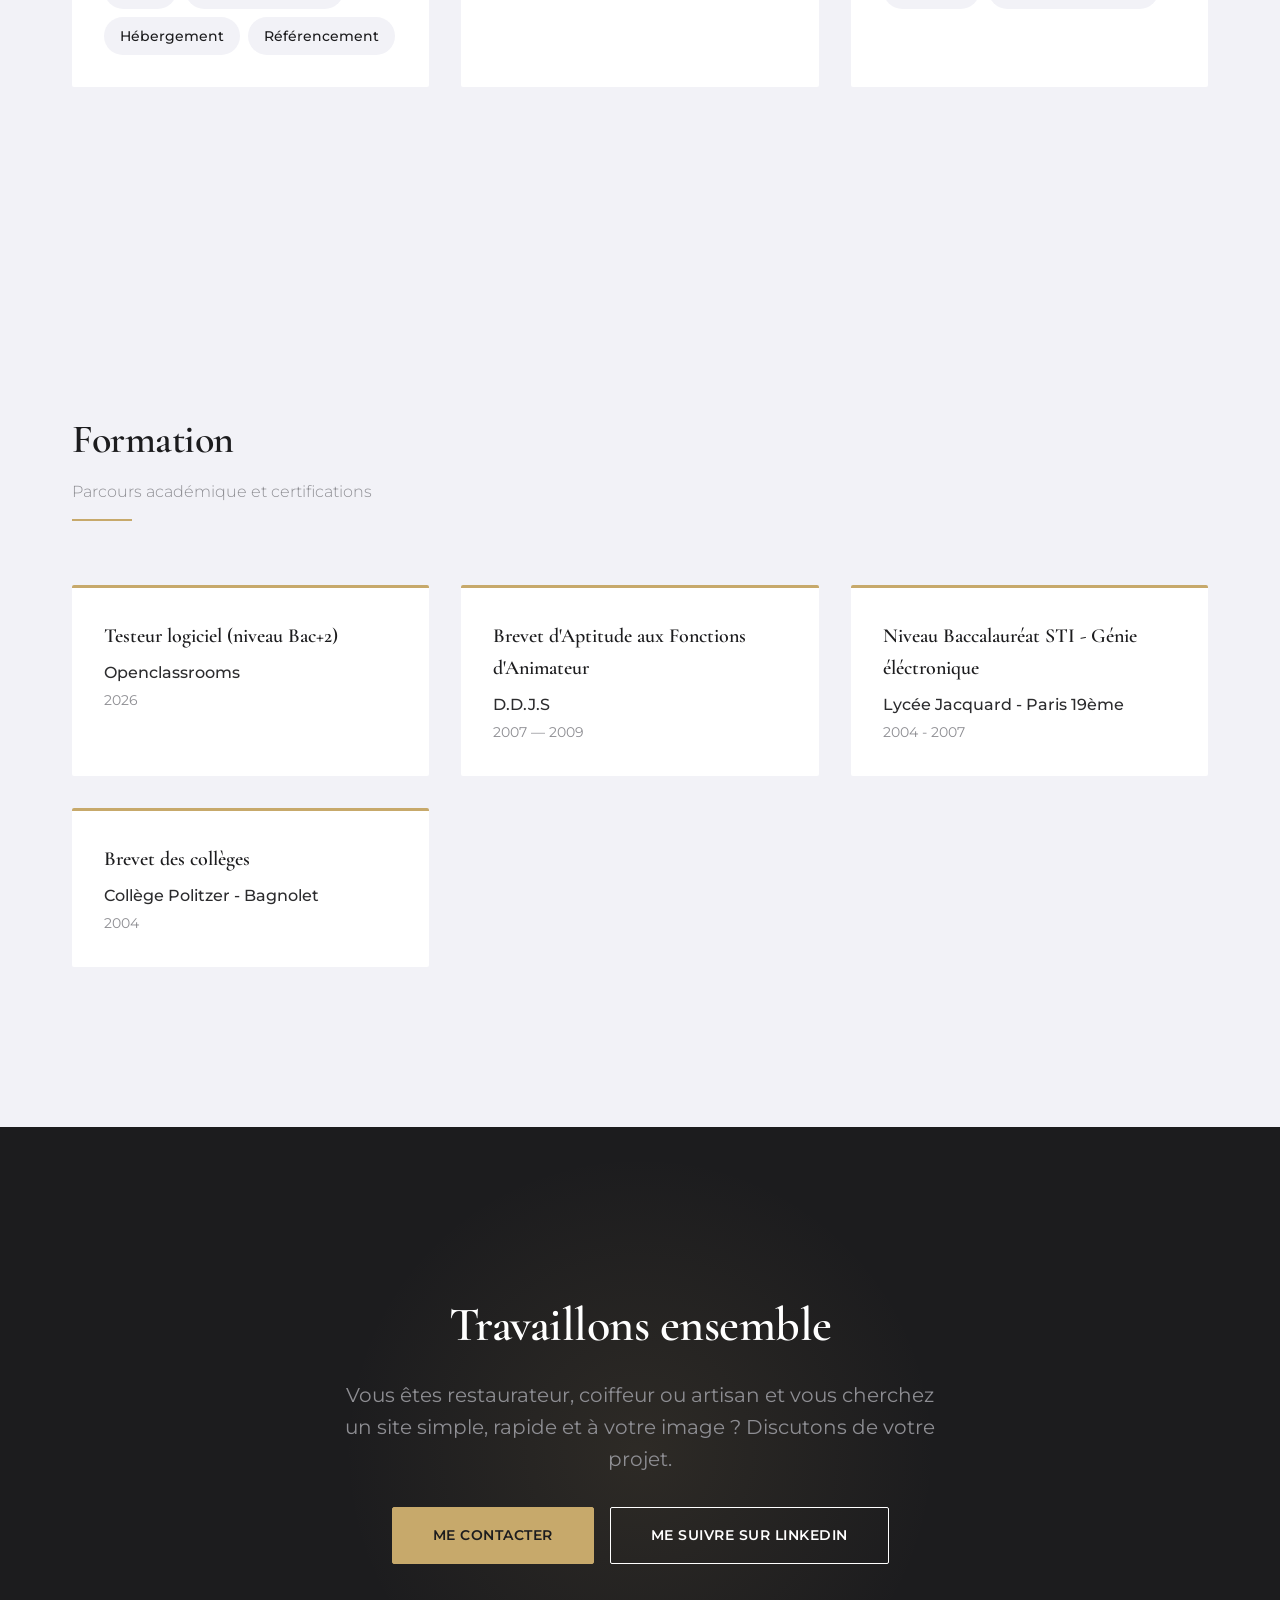
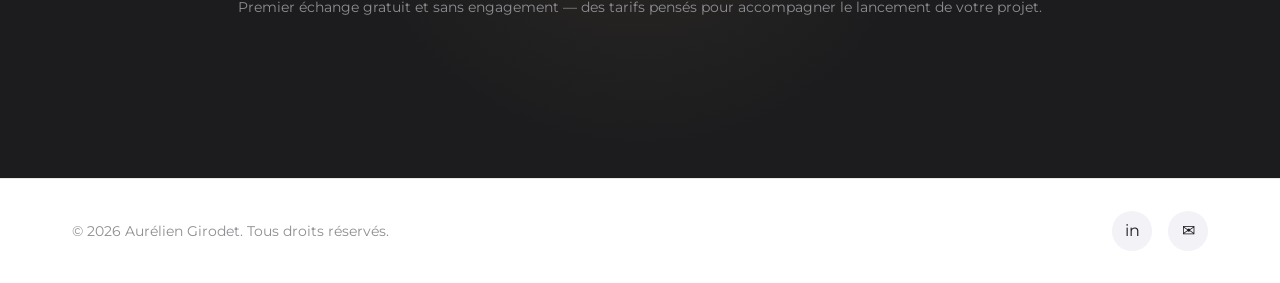
==== commit d5bfabbe: "Portfolio prêt à être présenter" ====
--- a/index.html
+++ b/index.html
@@ -98,12 +98,12 @@
     <!-- Portfolio Section -->
     <section id="portfolio">
         <div class="container">
-            <div class="section-header">
+            <div class="section-header reveal">
                 <h2 class="section-title">Projets majeurs</h2>
                 <p class="section-subtitle">Sélection de réalisations marquantes</p>
             </div>
             <div class="portfolio-grid">
-                <a href="https://sabine-miniconi.fr/" target="_blank" rel="noopener noreferrer" class="portfolio-item">
+                <a href="https://sabine-miniconi.fr/" target="_blank" rel="noopener noreferrer" class="portfolio-item reveal">
                     <div class="portfolio-image">
                         <img src="img/portfolio-sabine.webp" alt="Capture d'écran de mon projet pour Sabine" width="1600" height="813" loading="lazy">
                     </div>
@@ -120,7 +120,7 @@
                     </div>
                 </a>
 
-                <a href="https://aurelsan1989.github.io/Alain/" target="_blank" rel="noopener noreferrer" class="portfolio-item">
+                <a href="https://aurelsan1989.github.io/Alain/" target="_blank" rel="noopener noreferrer" class="portfolio-item reveal">
                     <div class="portfolio-image">
                         <img src="img/portfolio-alain.webp" alt="Capture d'écran du site d'Alain Girodet" width="1600" height="813" loading="lazy">
                     </div>
@@ -137,7 +137,7 @@
                     </div>
                 </a>
 
-                <a href="https://coco-react-phi.vercel.app" target="_blank" rel="noopener noreferrer" class="portfolio-item">
+                <a href="https://coco-react-phi.vercel.app" target="_blank" rel="noopener noreferrer" class="portfolio-item reveal">
                     <div class="portfolio-image">
                         <img src="img/portfolio-coralie.webp" alt="Capture d'écran du site de Coralie" width="1600" height="813" loading="lazy">
                     </div>
@@ -160,12 +160,12 @@
     <!--Experience section-->
     <section id="experience">
         <div class="container">
-            <div class="section-header">
+            <div class="section-header reveal">
                 <h2 class="section-title">Expérience professionnelle</h2>
                 <p class="section-subtitle">Un parcours varié</p>
             </div>
             <div class="experience-list">
-                <div class="experience-item">
+                <div class="experience-item reveal">
                     <div class="experience-header">
                         <div>
                             <h3 class="experience-title">Développeur web freelance</h3>
@@ -183,7 +183,7 @@
                     </ul>
                 </div>
 
-                <div class="experience-item">
+                <div class="experience-item reveal">
                     <div class="experience-header">
                         <div>
                             <h3 class="experience-title">Directeur de salle d'un restaurant</h3>
@@ -201,7 +201,7 @@
                     </ul>
                 </div>
                 
-                <div class="experience-item">
+                <div class="experience-item reveal">
                     <div class="experience-header">
                         <div>
                             <h3 class="experience-title">Chef de rang</h3>
@@ -219,7 +219,7 @@
                     </ul>
                 </div>
                 
-                <div class="experience-item">
+                <div class="experience-item reveal">
                     <div class="experience-header">
                         <div>
                             <h3 class="experience-title">Coursier à moto</h3>
@@ -236,7 +236,7 @@
                         <li>Certification PMP et formation de 15 chefs de projets juniors</li>
                     </ul> -->
                 </div>
-                <div class="experience-item">
+                <div class="experience-item reveal">
                     <div class="experience-header">
                         <div>
                             <h3 class="experience-title">Directeur de centre de loisirs</h3>
@@ -260,12 +260,12 @@
         <!-- Skills Section -->
     <section id="competences">
         <div class="container">
-            <div class="section-header">
+            <div class="section-header reveal">
                 <h2 class="section-title">Compétences & Expertises</h2>
                 <p class="section-subtitle">Un savoir-faire technique et stratégique complet</p>
             </div>
             <div class="skills-grid">                              
-                <div class="skill-category">
+                <div class="skill-category reveal">
                     <h3>Création de vos projets WEB</h3>
                     <div class="skill-tags">
                         <span class="skill-tag">HTML5</span>
@@ -278,7 +278,7 @@
                     </div>
                 </div>
                 
-                <div class="skill-category">
+                <div class="skill-category reveal">
                     <h3>Méthodologies</h3>
                     <div class="skill-tags">
                         <span class="skill-tag">Agile / Scrum</span>
@@ -286,7 +286,7 @@
                     </div>
                 </div>
                 
-                <div class="skill-category">
+                <div class="skill-category reveal">
                     <h3>Technologies</h3>
                     <div class="skill-tags">
                         <span class="skill-tag">Docker Desktop</span>
@@ -302,30 +302,30 @@
     <!-- Education Section -->
     <section id="formation">
         <div class="container">
-            <div class="section-header">
+            <div class="section-header reveal">
                 <h2 class="section-title">Formation</h2>
                 <p class="section-subtitle">Parcours académique et certifications</p>
             </div>
             <div class="education-list">
-                <div class="education-item">
+                <div class="education-item reveal">
                     <h3 class="education-degree">Testeur logiciel (niveau Bac+2)</h3>
                     <div class="education-school">Openclassrooms</div>
                     <div class="education-year">2026</div>
                 </div>
                 
-                <div class="education-item">
+                <div class="education-item reveal">
                     <h3 class="education-degree">Brevet d'Aptitude aux Fonctions d'Animateur</h3>
                     <div class="education-school">D.D.J.S</div>
                     <div class="education-year">2007 — 2009</div>
                 </div>
                 
-                <div class="education-item">
+                <div class="education-item reveal">
                     <h3 class="education-degree">Niveau Baccalauréat STI - Génie éléctronique</h3>
                     <div class="education-school">Lycée Jacquard - Paris 19ème</div>
                     <div class="education-year">2004 - 2007</div>
                 </div>
                                 
-                <div class="education-item">
+                <div class="education-item reveal">
                     <h3 class="education-degree">Brevet des collèges</h3>
                     <div class="education-school">Collège Politzer - Bagnolet</div>
                     <div class="education-year">2004</div>
@@ -337,7 +337,7 @@
     <!-- CTA Section -->
     <section class="cta-section" id="contact">
         <div class="container">
-            <div class="cta-content">
+            <div class="cta-content reveal">
                 <h2 class="cta-title">Travaillons ensemble</h2>
                 <p class="cta-description">
                     Vous êtes restaurateur, coiffeur ou artisan et vous cherchez un site simple, rapide et à votre image ? Discutons de votre projet.
@@ -346,6 +346,7 @@
                     <a href="mailto:aurelien.girodet@gmail.com" class="btn btn-primary">Me contacter</a>
                     <a href="https://www.linkedin.com/in/aurélien-girodet/" target="_blank" class="btn btn-secondary">Me suivre sur LinkedIn</a>
                 </div>
+                <p class="cta-note">Premier échange gratuit et sans engagement — des tarifs pensés pour accompagner le lancement de votre projet.</p>
             </div>
         </div>
     </section>
--- a/style/main.css
+++ b/style/main.css
@@ -29,6 +29,16 @@
     overflow-x: hidden;
 }
 
+html {
+    scroll-behavior: smooth;
+}
+
+@media (prefers-reduced-motion: reduce) {
+    html {
+        scroll-behavior: auto;
+    }
+}
+
 body {
     font-family: var(--font-sans);
     color: var(--color-charcoal);
@@ -57,6 +67,11 @@
     backdrop-filter: blur(10px);
     background: rgba(255, 255, 255, 0.95);
     animation: slideDown 0.6s cubic-bezier(0.16, 1, 0.3, 1);
+    transition: box-shadow 0.3s ease;
+}
+
+header.scrolled {
+    box-shadow: 0 4px 20px rgba(28, 28, 30, 0.08);
 }
 
 section[id] {
@@ -218,6 +233,19 @@
     }
 }
 
+@media (prefers-reduced-motion: no-preference) {
+    .reveal {
+        opacity: 0;
+        transform: translateY(24px);
+        transition: opacity 0.6s ease, transform 0.6s cubic-bezier(0.16, 1, 0.3, 1);
+    }
+
+    .reveal.visible {
+        opacity: 1;
+        transform: translateY(0);
+    }
+}
+
 .hero-label {
     position: relative;
     font-size: 0.75rem;
@@ -586,8 +614,13 @@
 .portfolio-image img {
     width: 100%;
     height: auto;
-    object-fit: contain; 
+    object-fit: contain;
     display: block;
+    transition: transform 0.4s ease;
+}
+
+.portfolio-item:hover .portfolio-image img {
+    transform: scale(1.05);
 }
 
 .portfolio-image::after {
@@ -679,6 +712,12 @@
     gap: var(--spacing-sm);
     justify-content: center;
     flex-wrap: wrap;
+}
+
+.cta-note {
+    margin-top: var(--spacing-md);
+    font-size: 0.875rem;
+    color: var(--color-silver);
 }
 
 .btn {
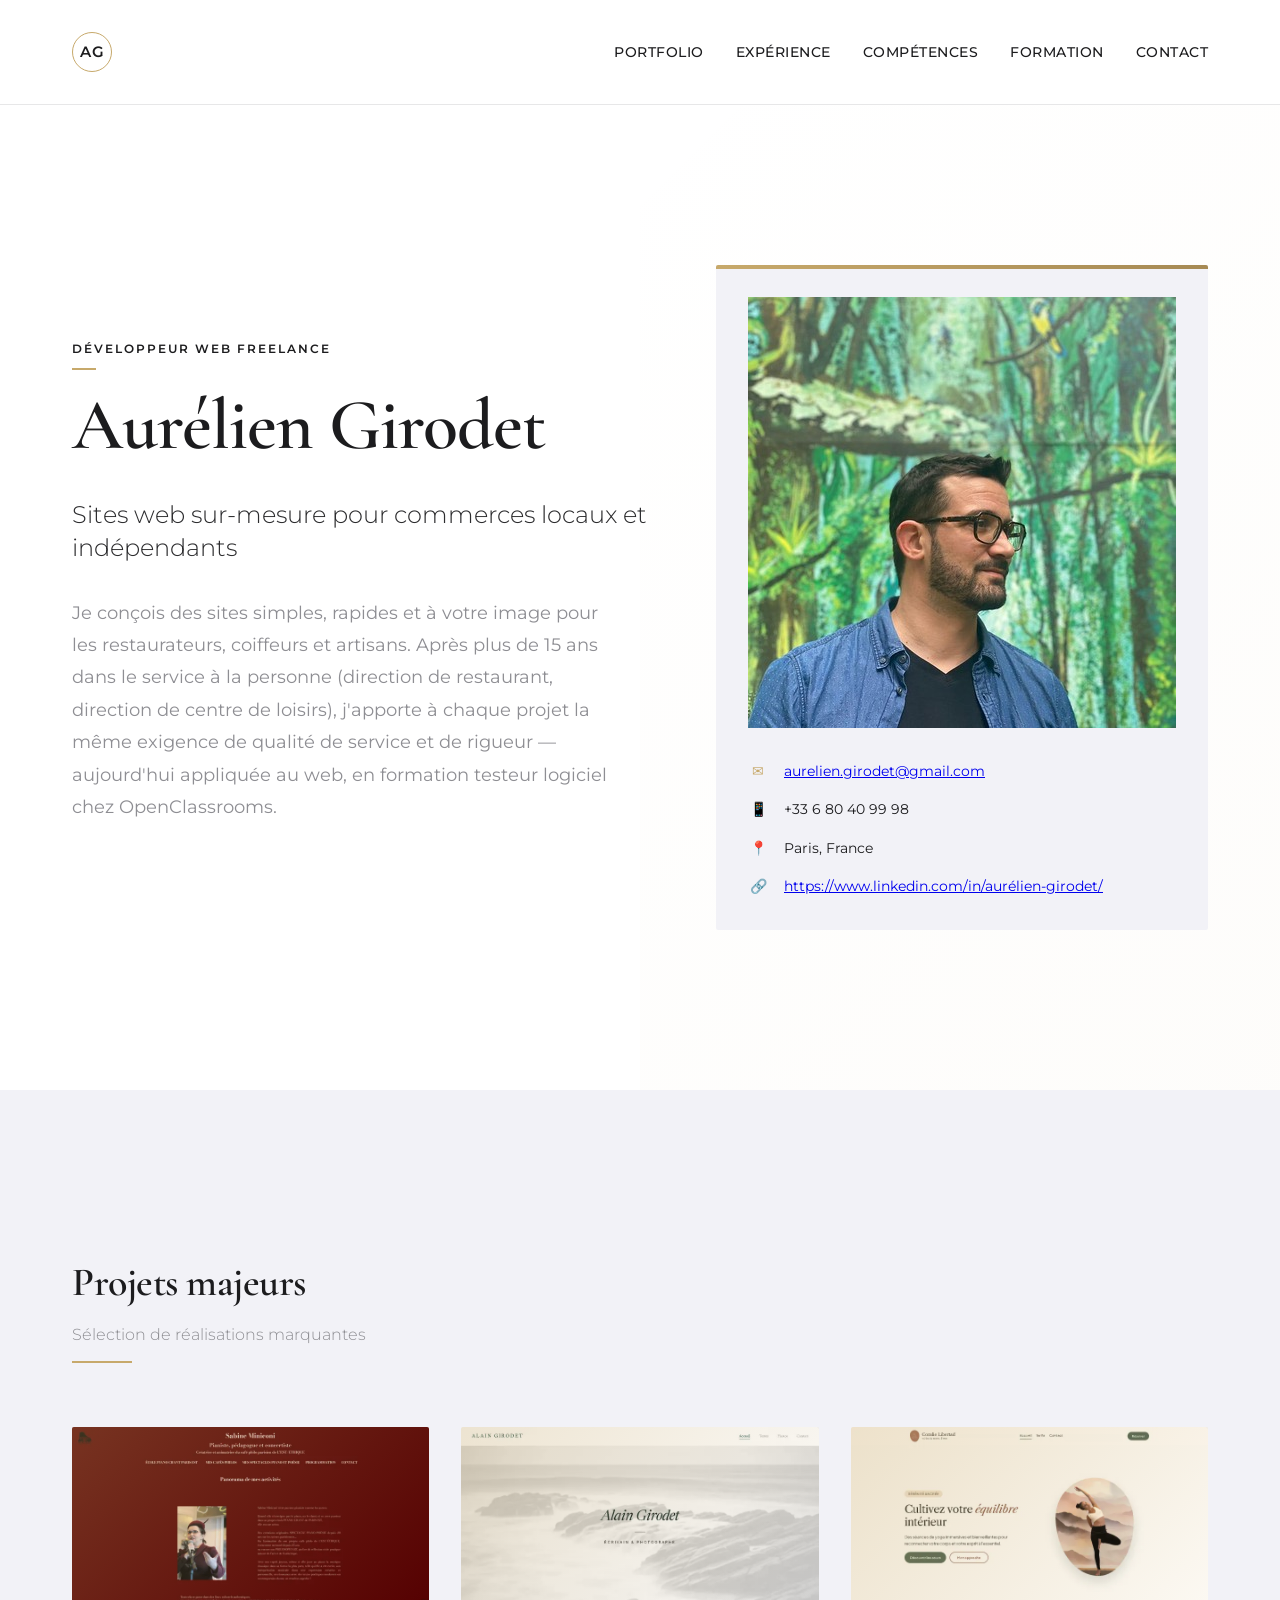
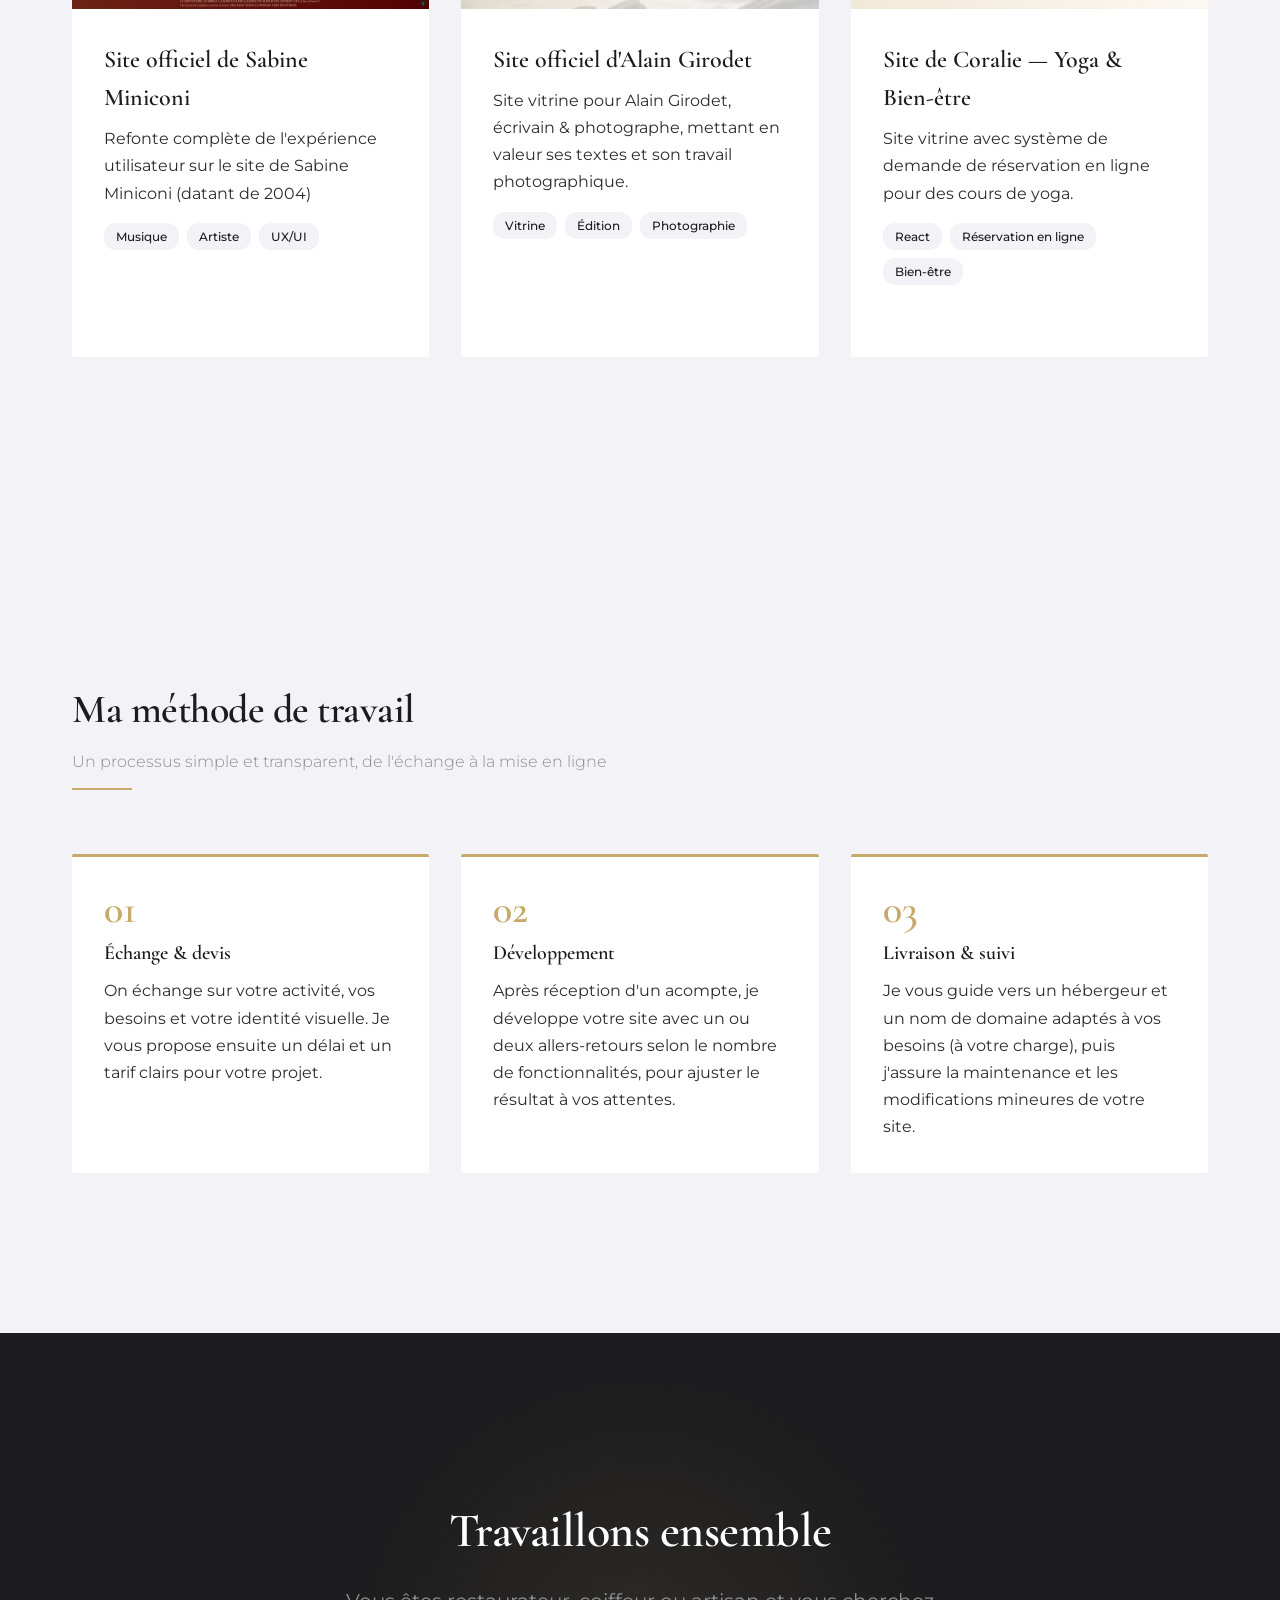
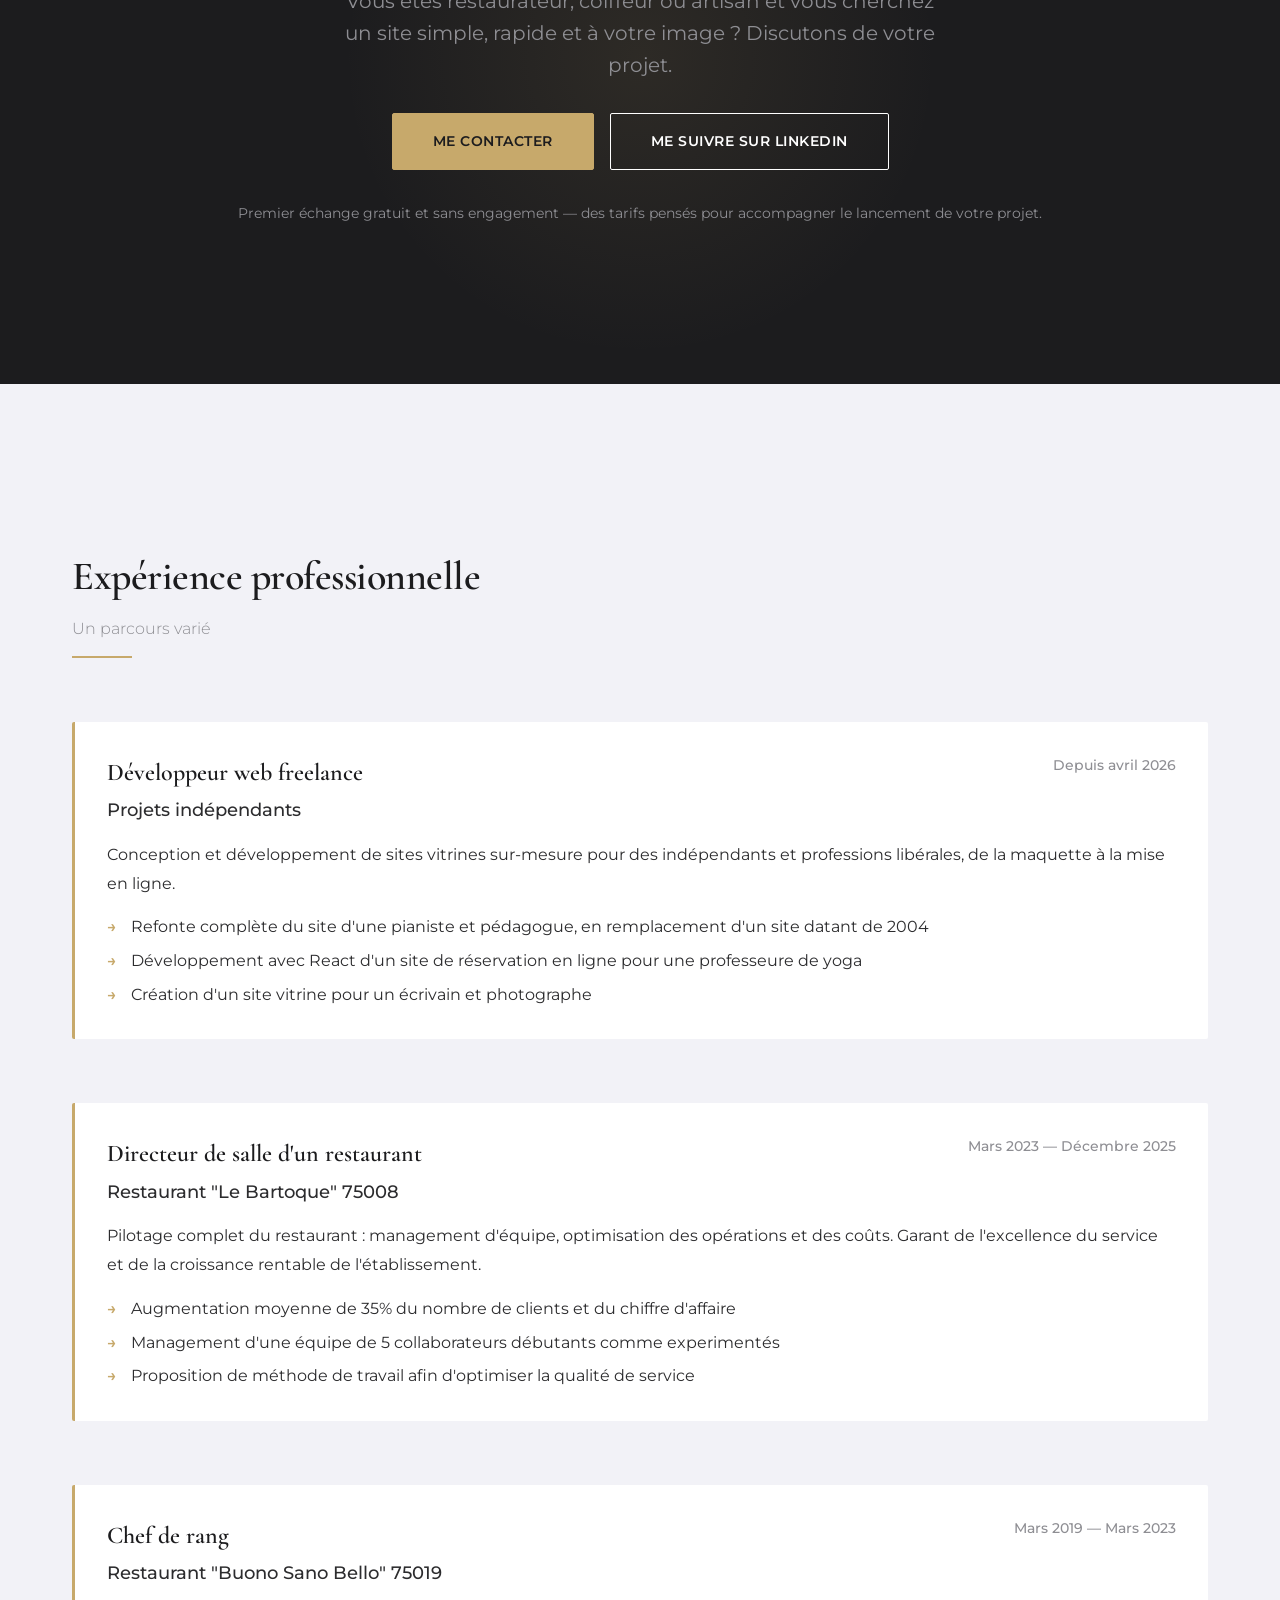
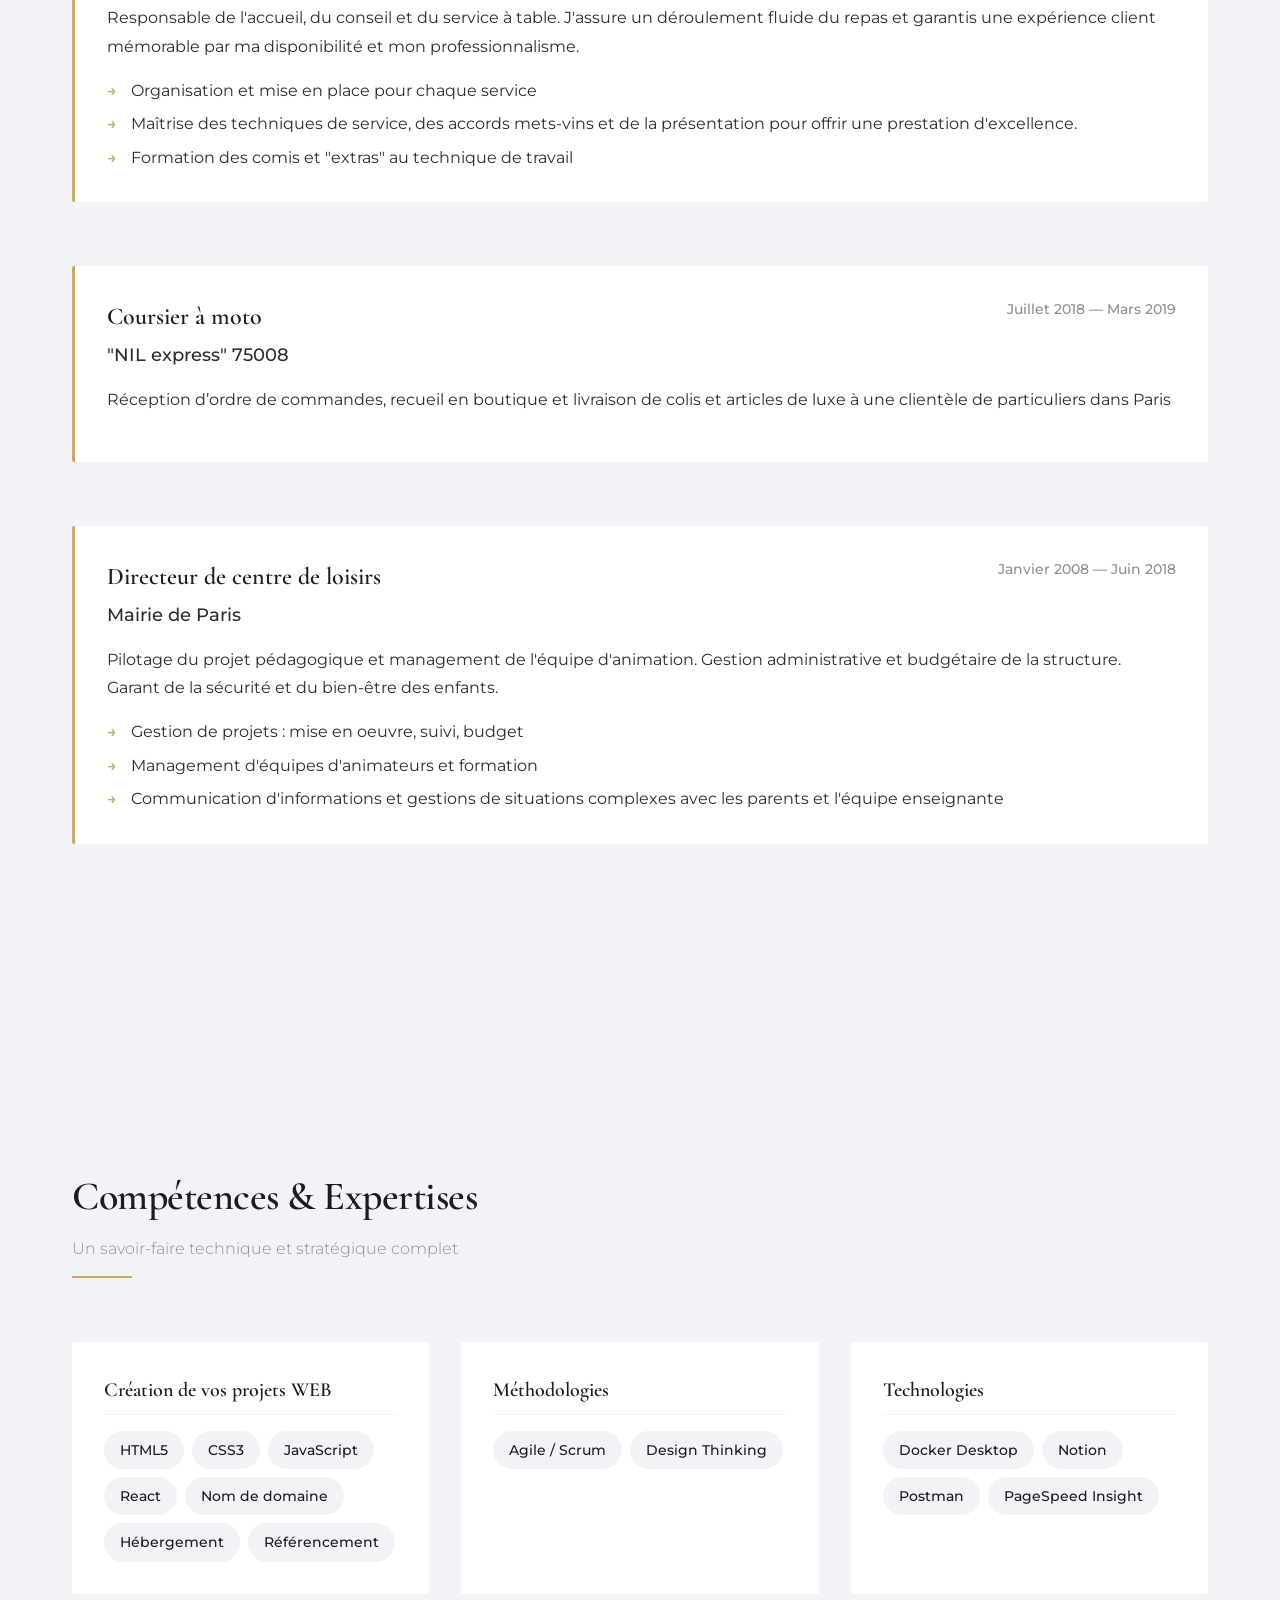
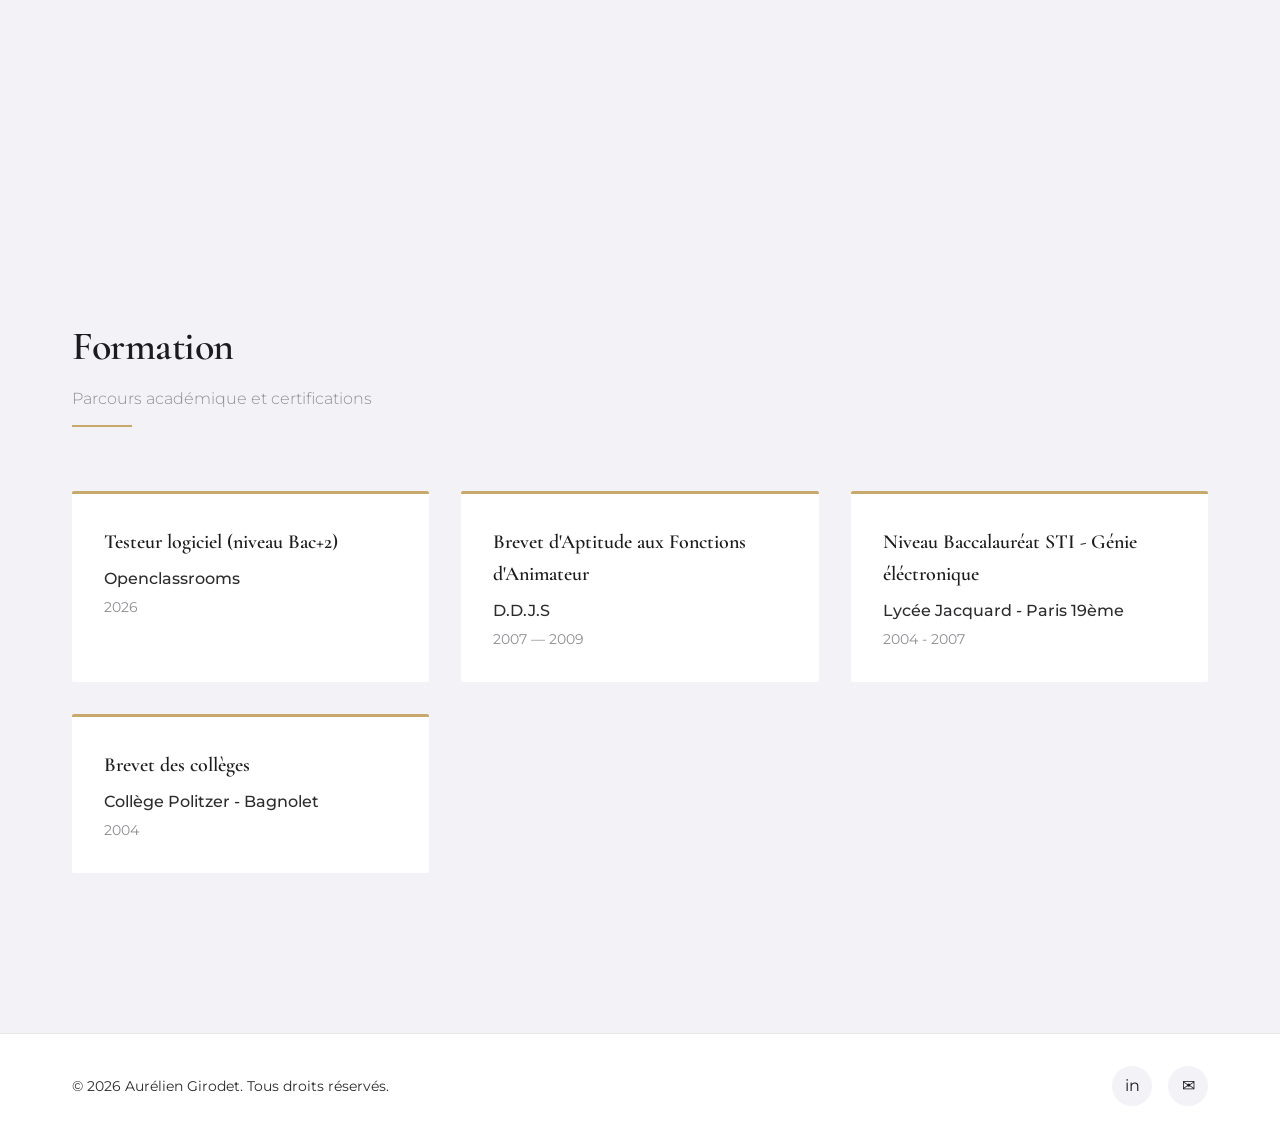
==== commit 750b9627: "Nouvelle section méthode de travail + repositionnement CTA + accessibilité et performance" ====
--- a/index.html
+++ b/index.html
@@ -17,7 +17,9 @@
     <link rel="stylesheet" href="style/main.css">
     <link rel="preconnect" href="https://fonts.googleapis.com">
     <link rel="preconnect" href="https://fonts.gstatic.com" crossorigin>
-    <link href="https://fonts.googleapis.com/css2?family=Cormorant+Garamond:wght@400;600&family=Montserrat:ital,wght@0,100..900;1,100..900&display=swap" rel="stylesheet">
+    <link rel="preload" as="style" href="https://fonts.googleapis.com/css2?family=Cormorant+Garamond:wght@400;600&family=Montserrat:ital,wght@0,100..900;1,100..900&display=swap">
+    <link href="https://fonts.googleapis.com/css2?family=Cormorant+Garamond:wght@400;600&family=Montserrat:ital,wght@0,100..900;1,100..900&display=swap" rel="stylesheet" media="print" onload="this.media='all'">
+    <noscript><link href="https://fonts.googleapis.com/css2?family=Cormorant+Garamond:wght@400;600&family=Montserrat:ital,wght@0,100..900;1,100..900&display=swap" rel="stylesheet"></noscript>
 </head>
 <body>
     <header>
@@ -40,6 +42,7 @@
         </div>
     </header>
 
+    <main>
     <!--Hero Section-->
     <section class="hero">
         <div class="container">
@@ -69,7 +72,7 @@
                 <div class="hero-image">
                     <div class="profile-card">
                         <div class="profile-photo">
-                            <img src="img/aurelien-resize_428.jpg" alt="Aurélien Girodet">
+                            <img src="img/aurelien-resize_428.jpg" alt="Aurélien Girodet" width="428" height="431">
                         </div>
                         <div class="contact-info">
                             <div class="contact-item">
@@ -105,7 +108,7 @@
             <div class="portfolio-grid">
                 <a href="https://sabine-miniconi.fr/" target="_blank" rel="noopener noreferrer" class="portfolio-item reveal">
                     <div class="portfolio-image">
-                        <img src="img/portfolio-sabine.webp" alt="Capture d'écran de mon projet pour Sabine" width="1600" height="813" loading="lazy">
+                        <img src="img/portfolio-sabine.webp" srcset="img/portfolio-sabine-800.webp 800w, img/portfolio-sabine.webp 1600w" sizes="(max-width: 968px) 90vw, 700px" alt="Capture d'écran de mon projet pour Sabine" width="1600" height="813" loading="lazy">
                     </div>
                     <div class="portfolio-content">
                         <h3 class="portfolio-title">Site officiel de Sabine Miniconi</h3>
@@ -114,15 +117,16 @@
                         </p>
                         <div class="portfolio-tags">
                             <span class="portfolio-tag">Musique</span>
+                            <span class="portfolio-tag">Artiste</span>
                             <span class="portfolio-tag">UX/UI</span>
-                            <span class="portfolio-tag">Cloud</span>
-                        </div>
+                        </div>
+                        <span class="portfolio-link-hint">Voir le site <span class="portfolio-link-arrow" aria-hidden="true">↗</span></span>
                     </div>
                 </a>
 
                 <a href="https://aurelsan1989.github.io/Alain/" target="_blank" rel="noopener noreferrer" class="portfolio-item reveal">
                     <div class="portfolio-image">
-                        <img src="img/portfolio-alain.webp" alt="Capture d'écran du site d'Alain Girodet" width="1600" height="813" loading="lazy">
+                        <img src="img/portfolio-alain.webp" srcset="img/portfolio-alain-800.webp 800w, img/portfolio-alain.webp 1600w" sizes="(max-width: 968px) 90vw, 700px" alt="Capture d'écran du site d'Alain Girodet" width="1600" height="813" loading="lazy">
                     </div>
                     <div class="portfolio-content">
                         <h3 class="portfolio-title">Site officiel d'Alain Girodet</h3>
@@ -134,12 +138,13 @@
                             <span class="portfolio-tag">Édition</span>
                             <span class="portfolio-tag">Photographie</span>
                         </div>
+                        <span class="portfolio-link-hint">Voir le site <span class="portfolio-link-arrow" aria-hidden="true">↗</span></span>
                     </div>
                 </a>
 
                 <a href="https://coco-react-phi.vercel.app" target="_blank" rel="noopener noreferrer" class="portfolio-item reveal">
                     <div class="portfolio-image">
-                        <img src="img/portfolio-coralie.webp" alt="Capture d'écran du site de Coralie" width="1600" height="813" loading="lazy">
+                        <img src="img/portfolio-coralie.webp" srcset="img/portfolio-coralie-800.webp 800w, img/portfolio-coralie.webp 1600w" sizes="(max-width: 968px) 90vw, 700px" alt="Capture d'écran du site de Coralie" width="1600" height="813" loading="lazy">
                     </div>
                     <div class="portfolio-content">
                         <h3 class="portfolio-title">Site de Coralie — Yoga & Bien-être</h3>
@@ -151,8 +156,59 @@
                             <span class="portfolio-tag">Réservation en ligne</span>
                             <span class="portfolio-tag">Bien-être</span>
                         </div>
+                        <span class="portfolio-link-hint">Voir le site <span class="portfolio-link-arrow" aria-hidden="true">↗</span></span>
                     </div>
                 </a>
+            </div>
+        </div>
+    </section>
+
+    <!-- Method Section -->
+    <section id="methode">
+        <div class="container">
+            <div class="section-header reveal">
+                <h2 class="section-title">Ma méthode de travail</h2>
+                <p class="section-subtitle">Un processus simple et transparent, de l'échange à la mise en ligne</p>
+            </div>
+            <div class="method-grid">
+                <div class="method-card reveal">
+                    <div class="method-number">01</div>
+                    <h3 class="method-title">Échange & devis</h3>
+                    <p class="method-description">
+                        On échange sur votre activité, vos besoins et votre identité visuelle. Je vous propose ensuite un délai et un tarif clairs pour votre projet.
+                    </p>
+                </div>
+                <div class="method-card reveal">
+                    <div class="method-number">02</div>
+                    <h3 class="method-title">Développement</h3>
+                    <p class="method-description">
+                        Après réception d'un acompte, je développe votre site avec un ou deux allers-retours selon le nombre de fonctionnalités, pour ajuster le résultat à vos attentes.
+                    </p>
+                </div>
+                <div class="method-card reveal">
+                    <div class="method-number">03</div>
+                    <h3 class="method-title">Livraison & suivi</h3>
+                    <p class="method-description">
+                        Je vous guide vers un hébergeur et un nom de domaine adaptés à vos besoins (à votre charge), puis j'assure la maintenance et les modifications mineures de votre site.
+                    </p>
+                </div>
+            </div>
+        </div>
+    </section>
+
+    <!-- CTA Section -->
+    <section class="cta-section" id="contact">
+        <div class="container">
+            <div class="cta-content reveal">
+                <h2 class="cta-title">Travaillons ensemble</h2>
+                <p class="cta-description">
+                    Vous êtes restaurateur, coiffeur ou artisan et vous cherchez un site simple, rapide et à votre image ? Discutons de votre projet.
+                </p>
+                <div class="cta-buttons">
+                    <a href="mailto:aurelien.girodet@gmail.com" class="btn btn-primary">Me contacter</a>
+                    <a href="https://www.linkedin.com/in/aurélien-girodet/" target="_blank" class="btn btn-secondary">Me suivre sur LinkedIn</a>
+                </div>
+                <p class="cta-note">Premier échange gratuit et sans engagement — des tarifs pensés pour accompagner le lancement de votre projet.</p>
             </div>
         </div>
     </section>
@@ -334,22 +390,7 @@
         </div>
     </section>
 
-    <!-- CTA Section -->
-    <section class="cta-section" id="contact">
-        <div class="container">
-            <div class="cta-content reveal">
-                <h2 class="cta-title">Travaillons ensemble</h2>
-                <p class="cta-description">
-                    Vous êtes restaurateur, coiffeur ou artisan et vous cherchez un site simple, rapide et à votre image ? Discutons de votre projet.
-                </p>
-                <div class="cta-buttons">
-                    <a href="mailto:aurelien.girodet@gmail.com" class="btn btn-primary">Me contacter</a>
-                    <a href="https://www.linkedin.com/in/aurélien-girodet/" target="_blank" class="btn btn-secondary">Me suivre sur LinkedIn</a>
-                </div>
-                <p class="cta-note">Premier échange gratuit et sans engagement — des tarifs pensés pour accompagner le lancement de votre projet.</p>
-            </div>
-        </div>
-    </section>
+    </main>
 
     <!-- Footer -->
     <footer>
--- a/style/main.css
+++ b/style/main.css
@@ -37,6 +37,15 @@
     html {
         scroll-behavior: auto;
     }
+
+    *,
+    *::before,
+    *::after {
+        animation-duration: 0.01ms !important;
+        animation-iteration-count: 1 !important;
+        transition-duration: 0.01ms !important;
+        scroll-behavior: auto !important;
+    }
 }
 
 body {
@@ -64,8 +73,6 @@
     right: 0;
     width: 100%;
     z-index: 100;
-    backdrop-filter: blur(10px);
-    background: rgba(255, 255, 255, 0.95);
     animation: slideDown 0.6s cubic-bezier(0.16, 1, 0.3, 1);
     transition: box-shadow 0.3s ease;
 }
@@ -244,6 +251,25 @@
         opacity: 1;
         transform: translateY(0);
     }
+
+    /* Apparition en cascade pour les cartes d'une même grille */
+    .portfolio-item:nth-child(2),
+    .skill-category:nth-child(2),
+    .method-card:nth-child(2),
+    .education-item:nth-child(2) {
+        transition-delay: 0.1s;
+    }
+
+    .portfolio-item:nth-child(3),
+    .skill-category:nth-child(3),
+    .method-card:nth-child(3),
+    .education-item:nth-child(3) {
+        transition-delay: 0.2s;
+    }
+
+    .education-item:nth-child(4) {
+        transition-delay: 0.3s;
+    }
 }
 
 .hero-label {
@@ -561,6 +587,48 @@
     box-shadow: 0 10px 40px rgba(28, 28, 30, 0.08);
 }
 
+/* Method Section */
+.method-grid {
+    display: grid;
+    grid-template-columns: repeat(auto-fit, minmax(260px, 1fr));
+    gap: var(--spacing-md);
+}
+
+.method-card {
+    background: var(--color-white);
+    padding: var(--spacing-md);
+    border-radius: 2px;
+    border-top: 3px solid var(--color-accent);
+    transition: all 0.3s cubic-bezier(0.16, 1, 0.3, 1);
+}
+
+.method-card:hover {
+    transform: translateY(-4px);
+    box-shadow: 0 10px 40px rgba(28, 28, 30, 0.08);
+}
+
+.method-number {
+    font-family: var(--font-serif);
+    font-size: 2.5rem;
+    font-weight: 600;
+    color: var(--color-accent);
+    margin-bottom: var(--spacing-xs);
+    line-height: 1;
+}
+
+.method-title {
+    font-family: var(--font-serif);
+    font-size: 1.25rem;
+    font-weight: 600;
+    color: var(--color-charcoal);
+    margin-bottom: var(--spacing-xs);
+}
+
+.method-description {
+    color: var(--color-slate);
+    line-height: 1.7;
+}
+
 .education-degree {
     font-family: var(--font-serif);
     font-size: 1.25rem;
@@ -652,6 +720,27 @@
     display: flex;
     flex-wrap: wrap;
     gap: 0.5rem;
+}
+
+.portfolio-link-hint {
+    display: inline-block;
+    margin-top: var(--spacing-sm);
+    color: var(--color-charcoal);
+    font-size: 0.875rem;
+    font-weight: 600;
+    opacity: 0;
+    transform: translateY(4px);
+    transition: opacity 0.3s ease, transform 0.3s ease;
+}
+
+.portfolio-link-arrow {
+    color: var(--color-accent-dark);
+}
+
+.portfolio-item:hover .portfolio-link-hint,
+.portfolio-item:focus-visible .portfolio-link-hint {
+    opacity: 1;
+    transform: translateY(0);
 }
 
 .portfolio-tag {
@@ -776,7 +865,7 @@
 }
 
 .footer-text {
-    color: var(--color-silver);
+    color: var(--color-slate);
     font-size: 0.875rem;
 }
 
@@ -819,7 +908,8 @@
     }
     
     .portfolio-grid,
-    .skills-grid {
+    .skills-grid,
+    .method-grid {
         grid-template-columns: 1fr;
     }
 }
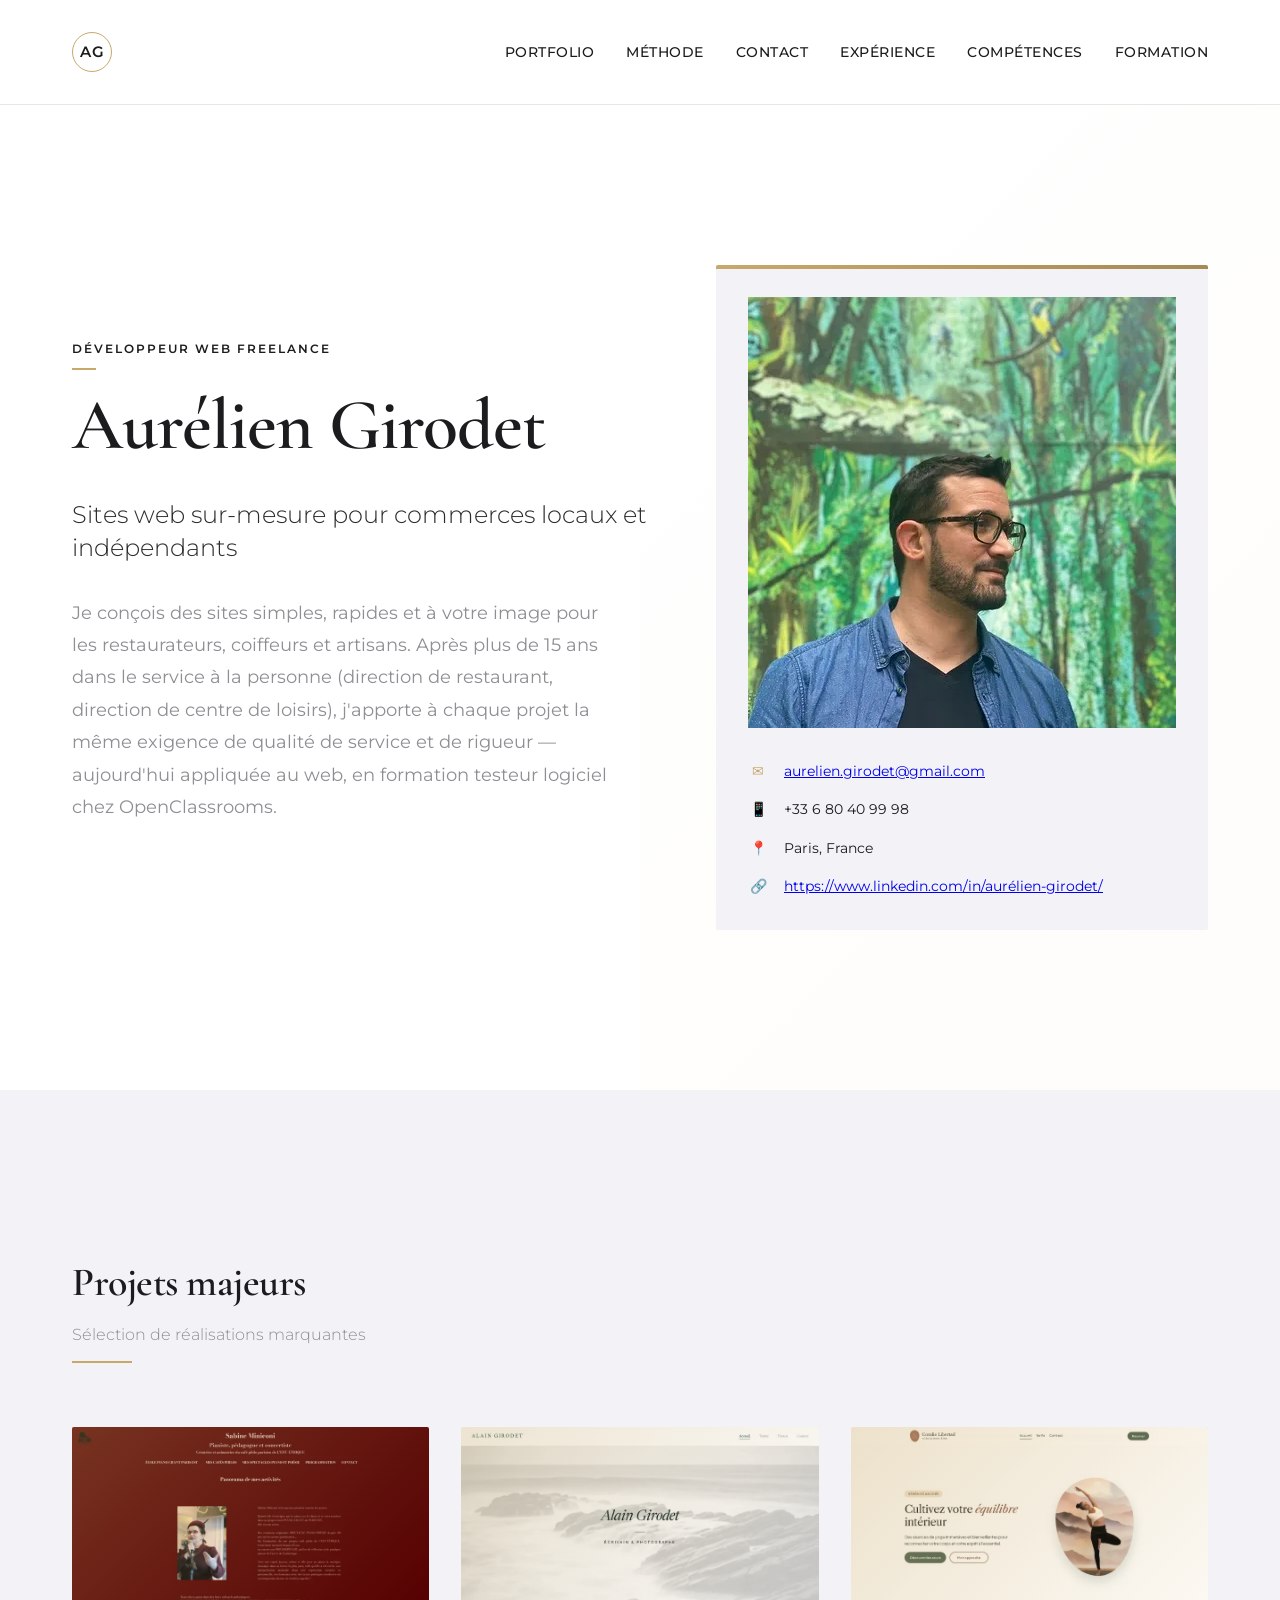
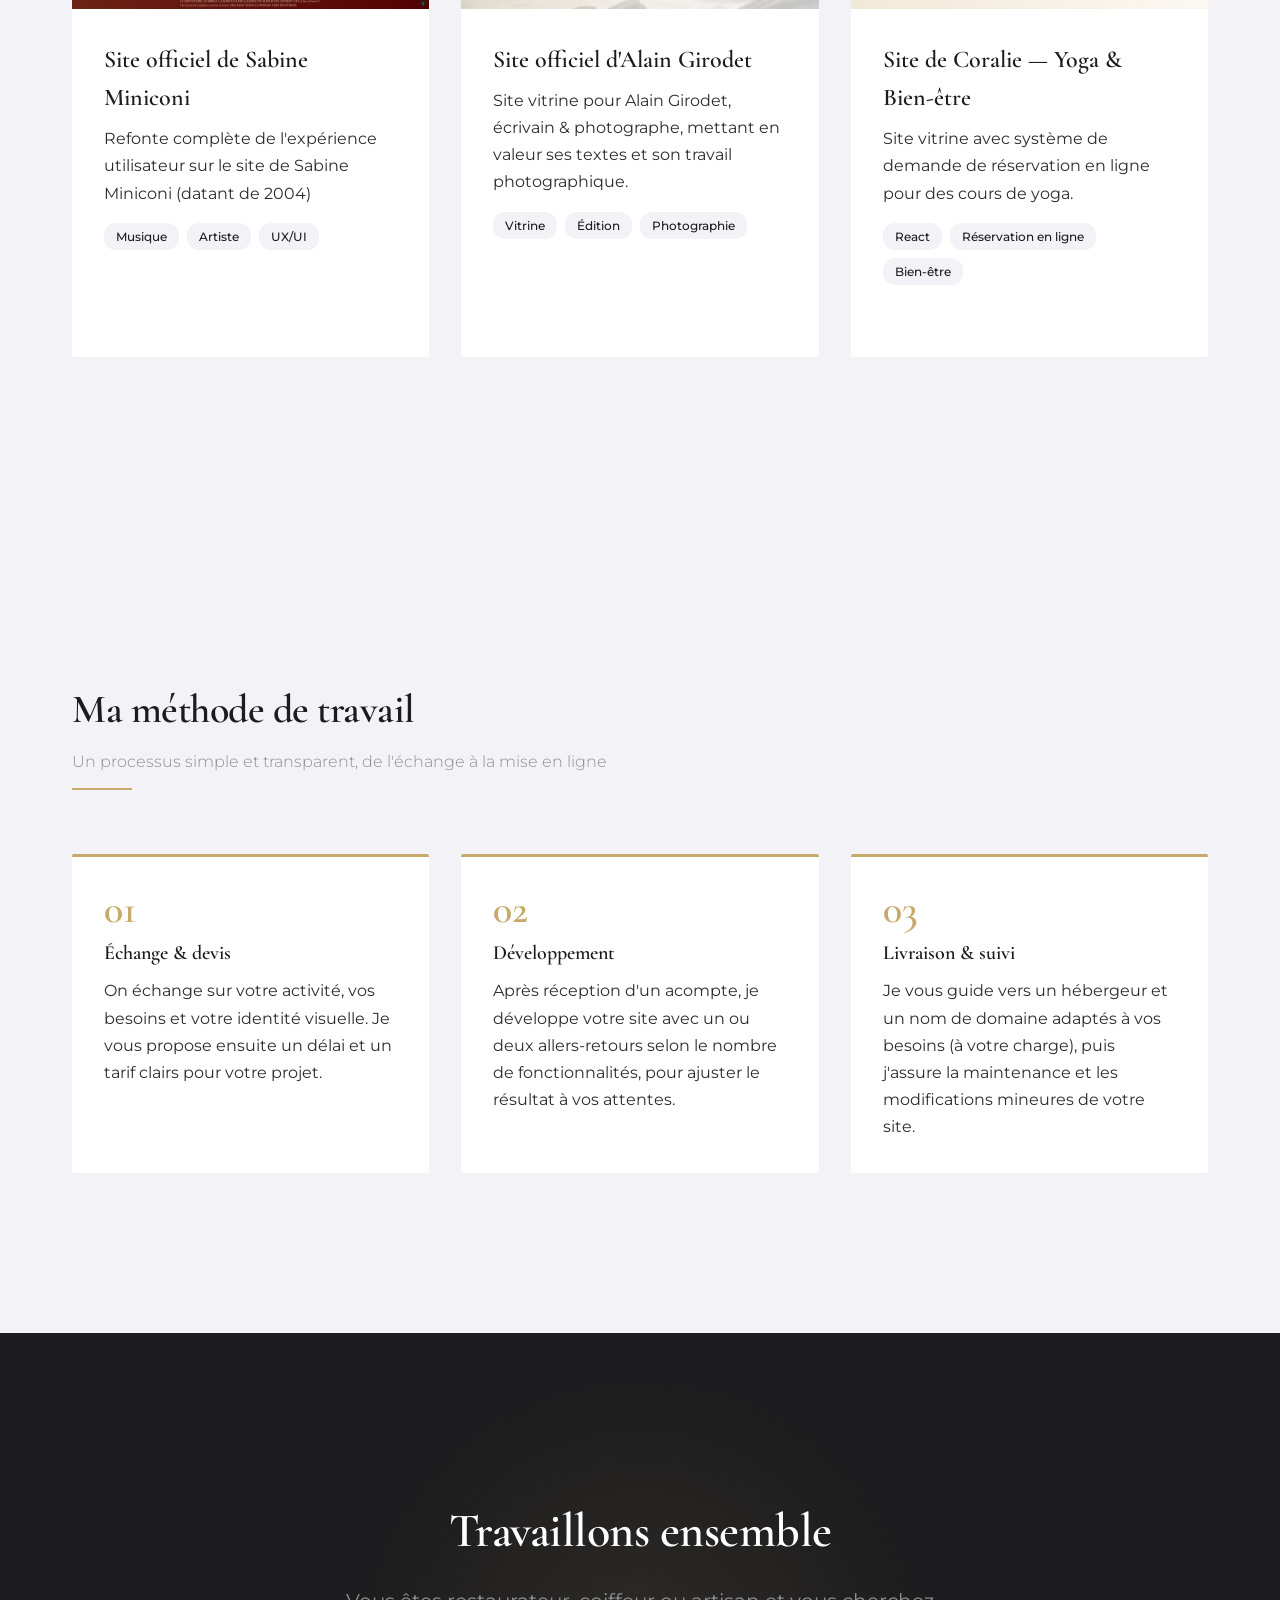
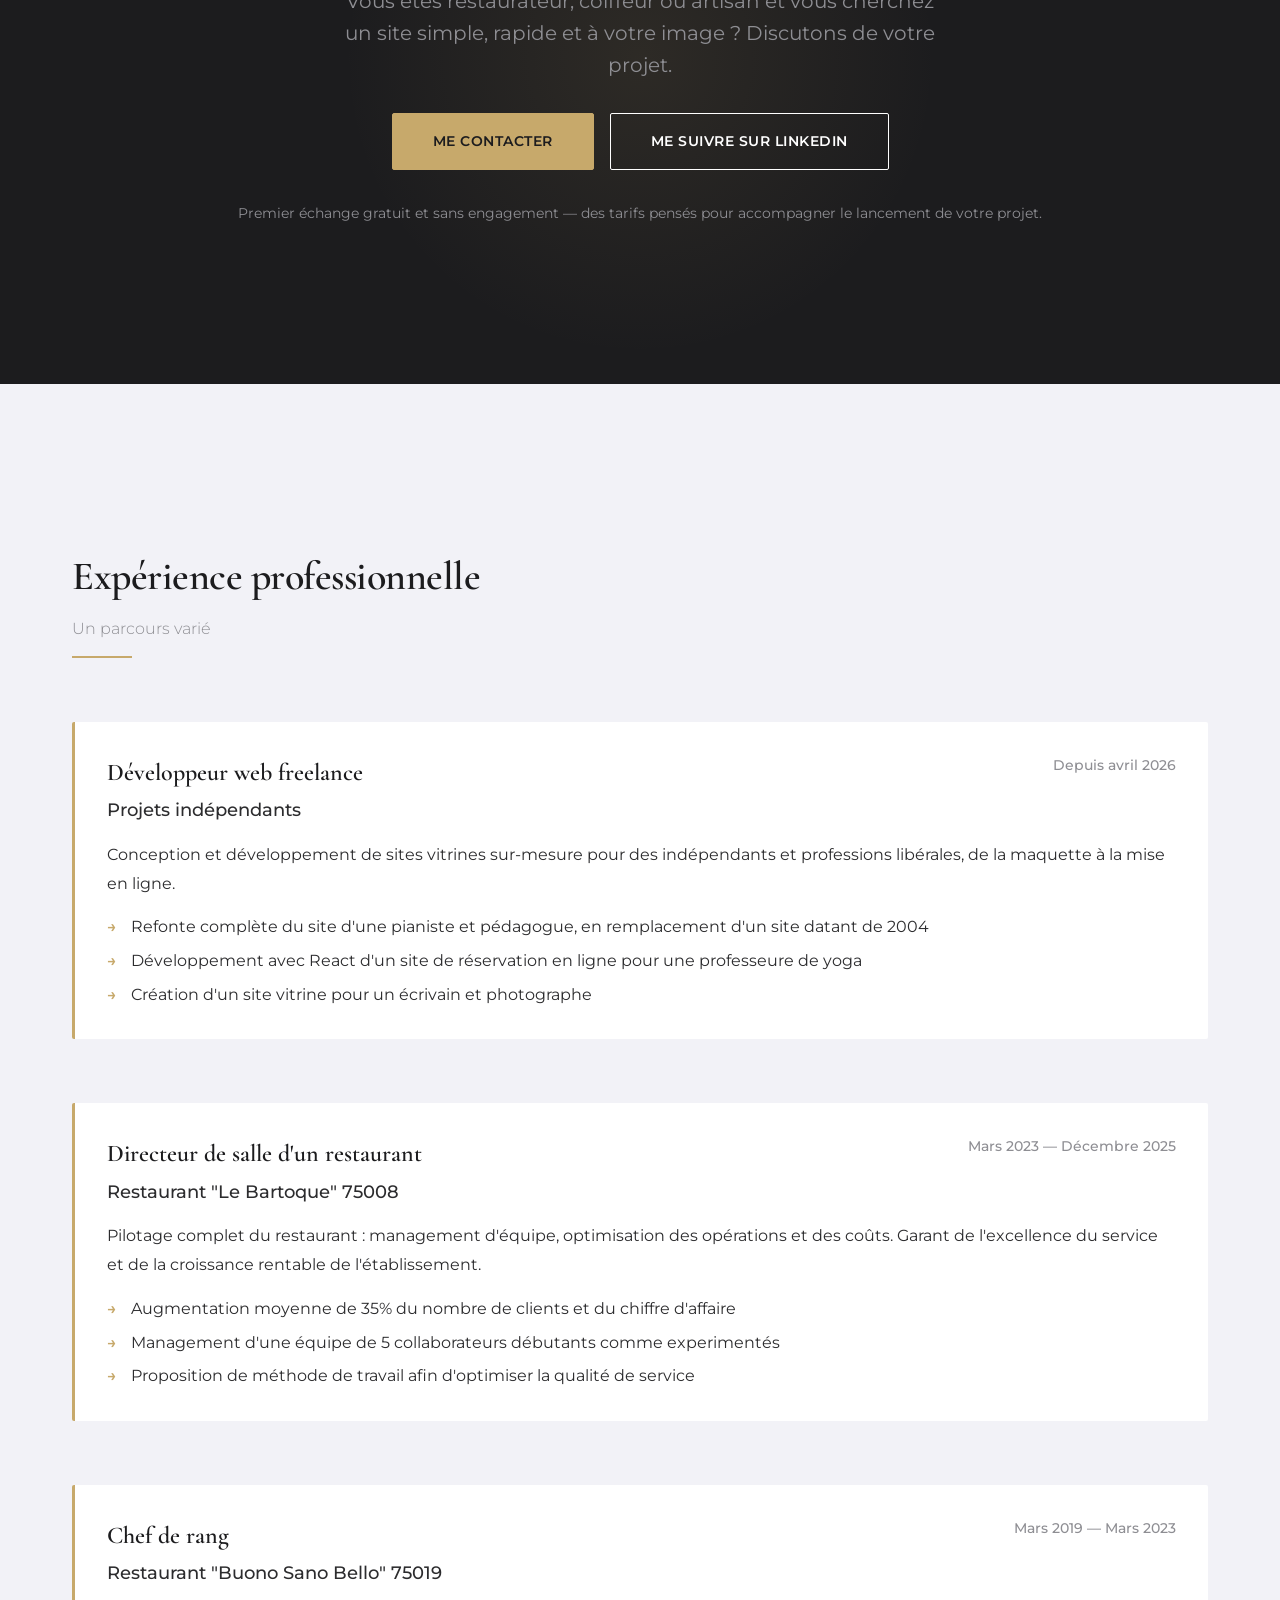
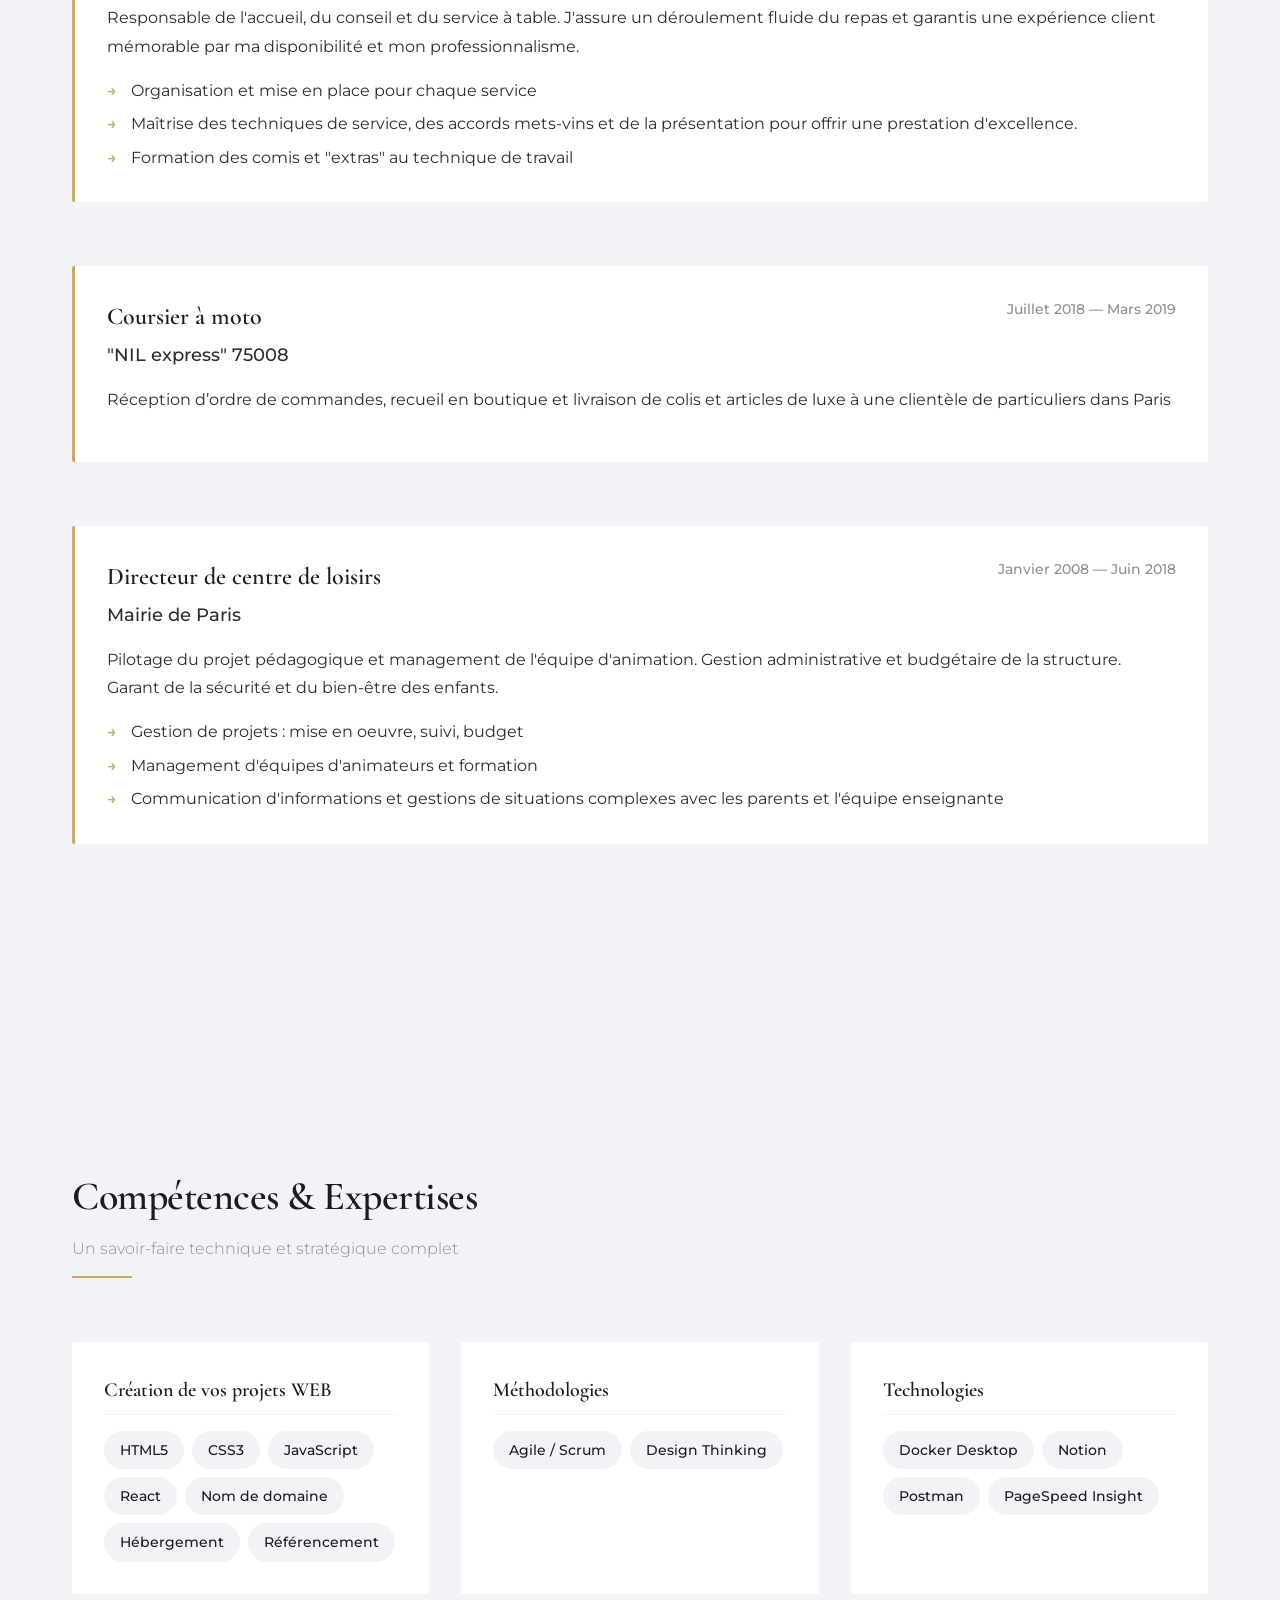
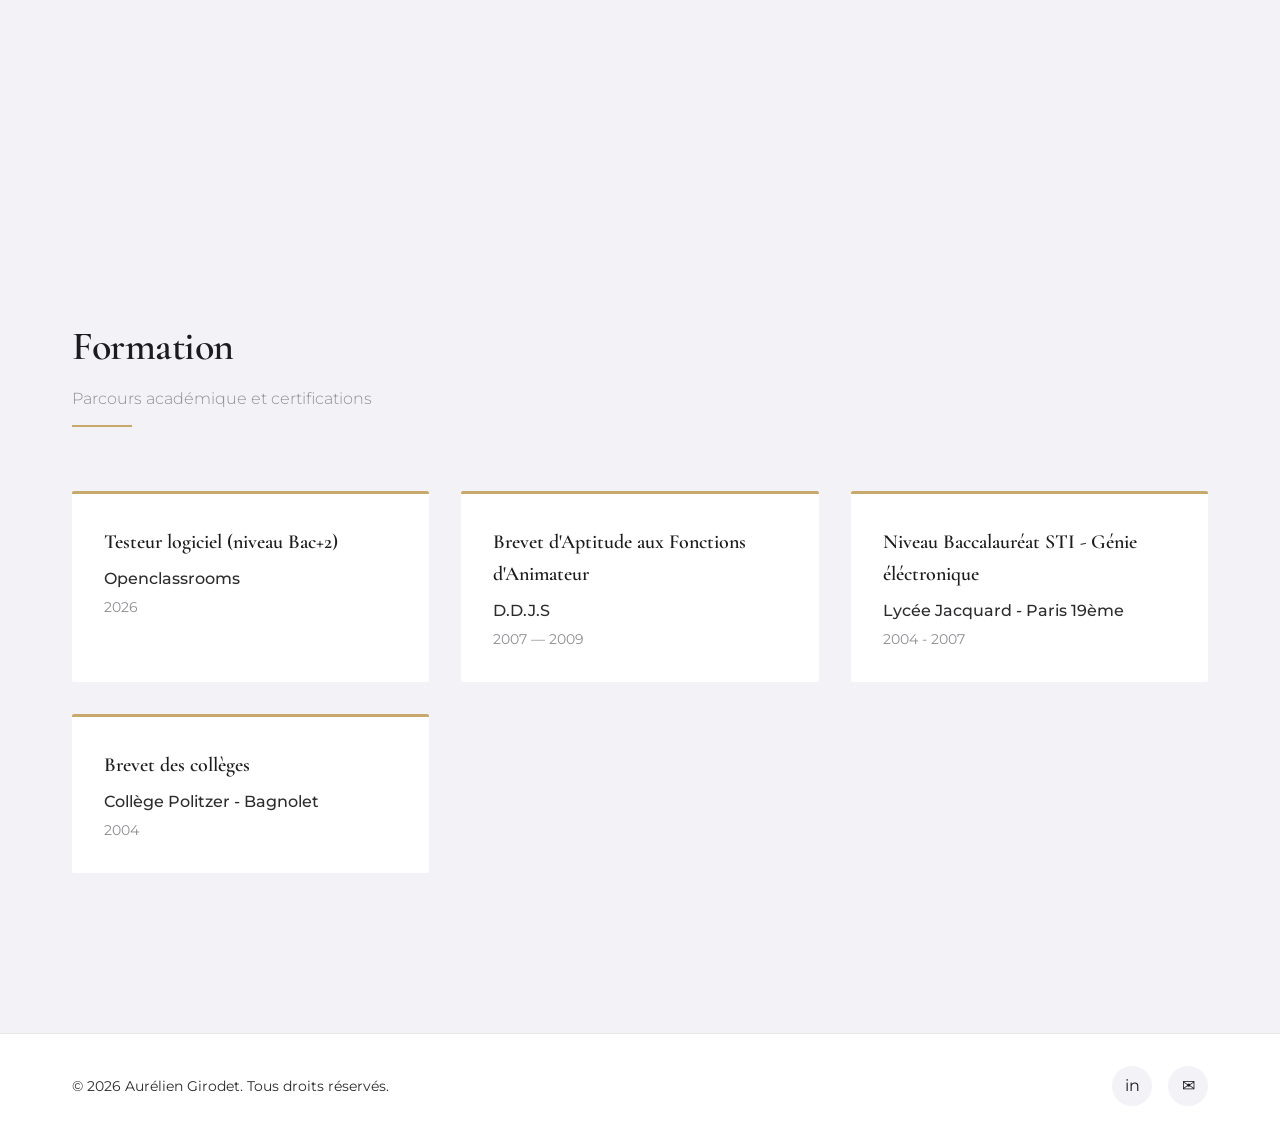
==== commit da3b53e3: "Corrections performance et cohérence du menu -Photo de profil convertie en WebP -Correction d'une éc" ====
--- a/index.html
+++ b/index.html
@@ -33,10 +33,11 @@
             <nav id="primary-nav">
                 <ul>
                     <li><a href="#portfolio">Portfolio</a></li>
+                    <li><a href="#methode">Méthode</a></li>
+                    <li><a href="#contact">Contact</a></li>
                     <li><a href="#experience">Expérience</a></li>
                     <li><a href="#competences">Compétences</a></li>
                     <li><a href="#formation">Formation</a></li>
-                    <li><a href="#contact">Contact</a></li>
                 </ul>
             </nav>
         </div>
@@ -72,7 +73,7 @@
                 <div class="hero-image">
                     <div class="profile-card">
                         <div class="profile-photo">
-                            <img src="img/aurelien-resize_428.jpg" alt="Aurélien Girodet" width="428" height="431">
+                            <img src="img/aurelien-resize_428.webp" alt="Aurélien Girodet" width="428" height="431">
                         </div>
                         <div class="contact-info">
                             <div class="contact-item">
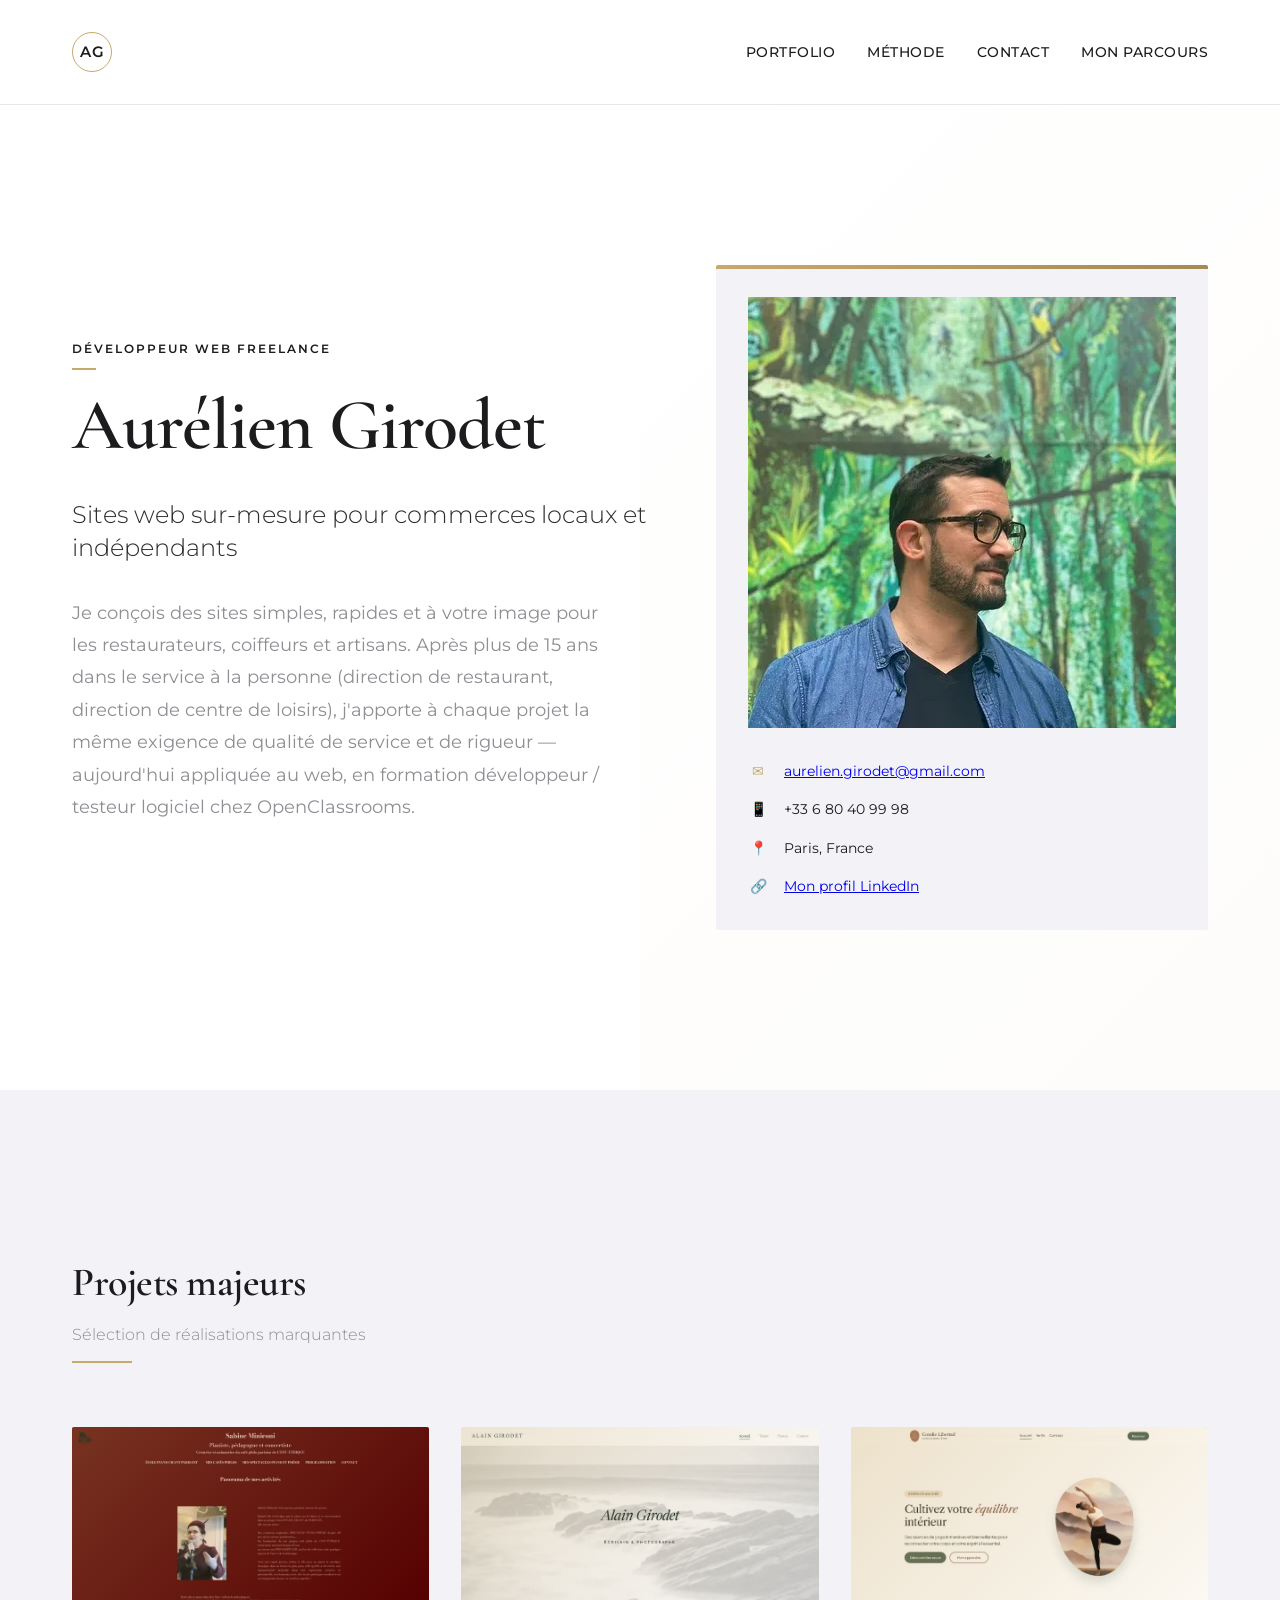
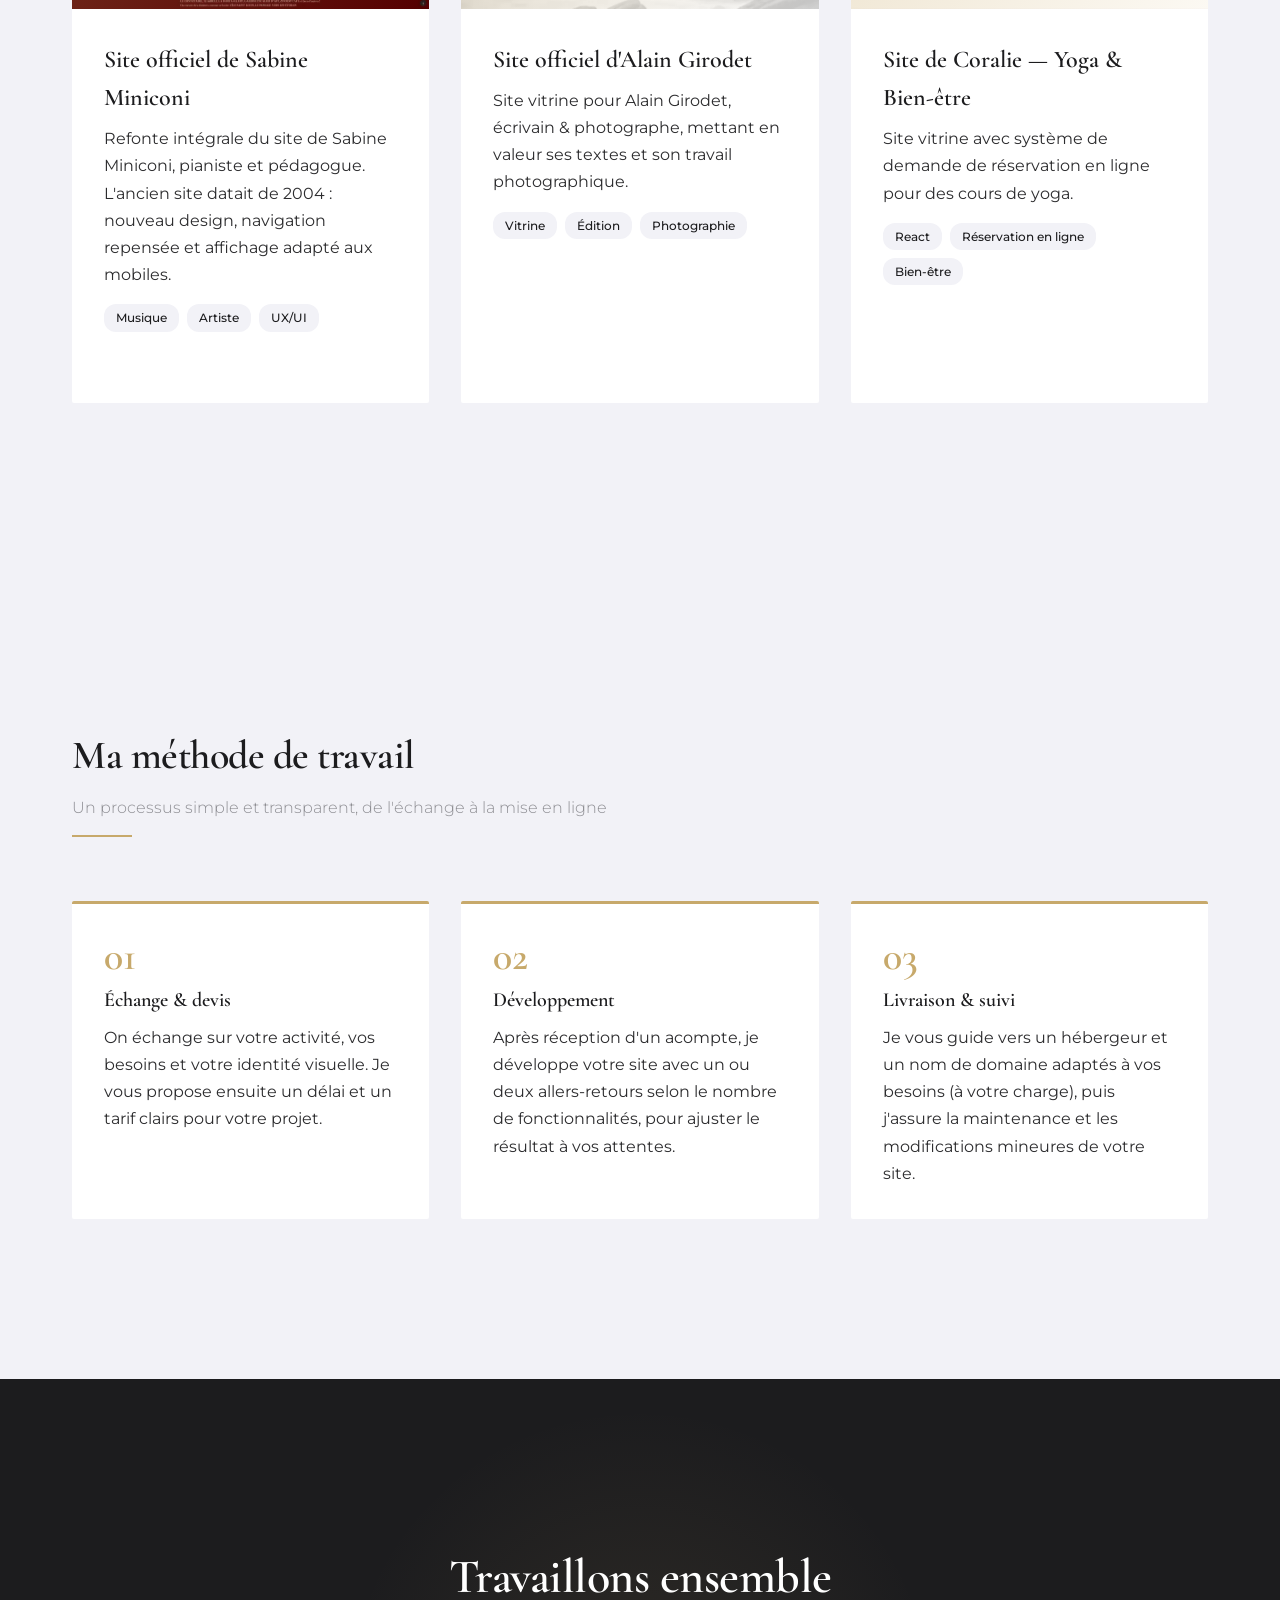
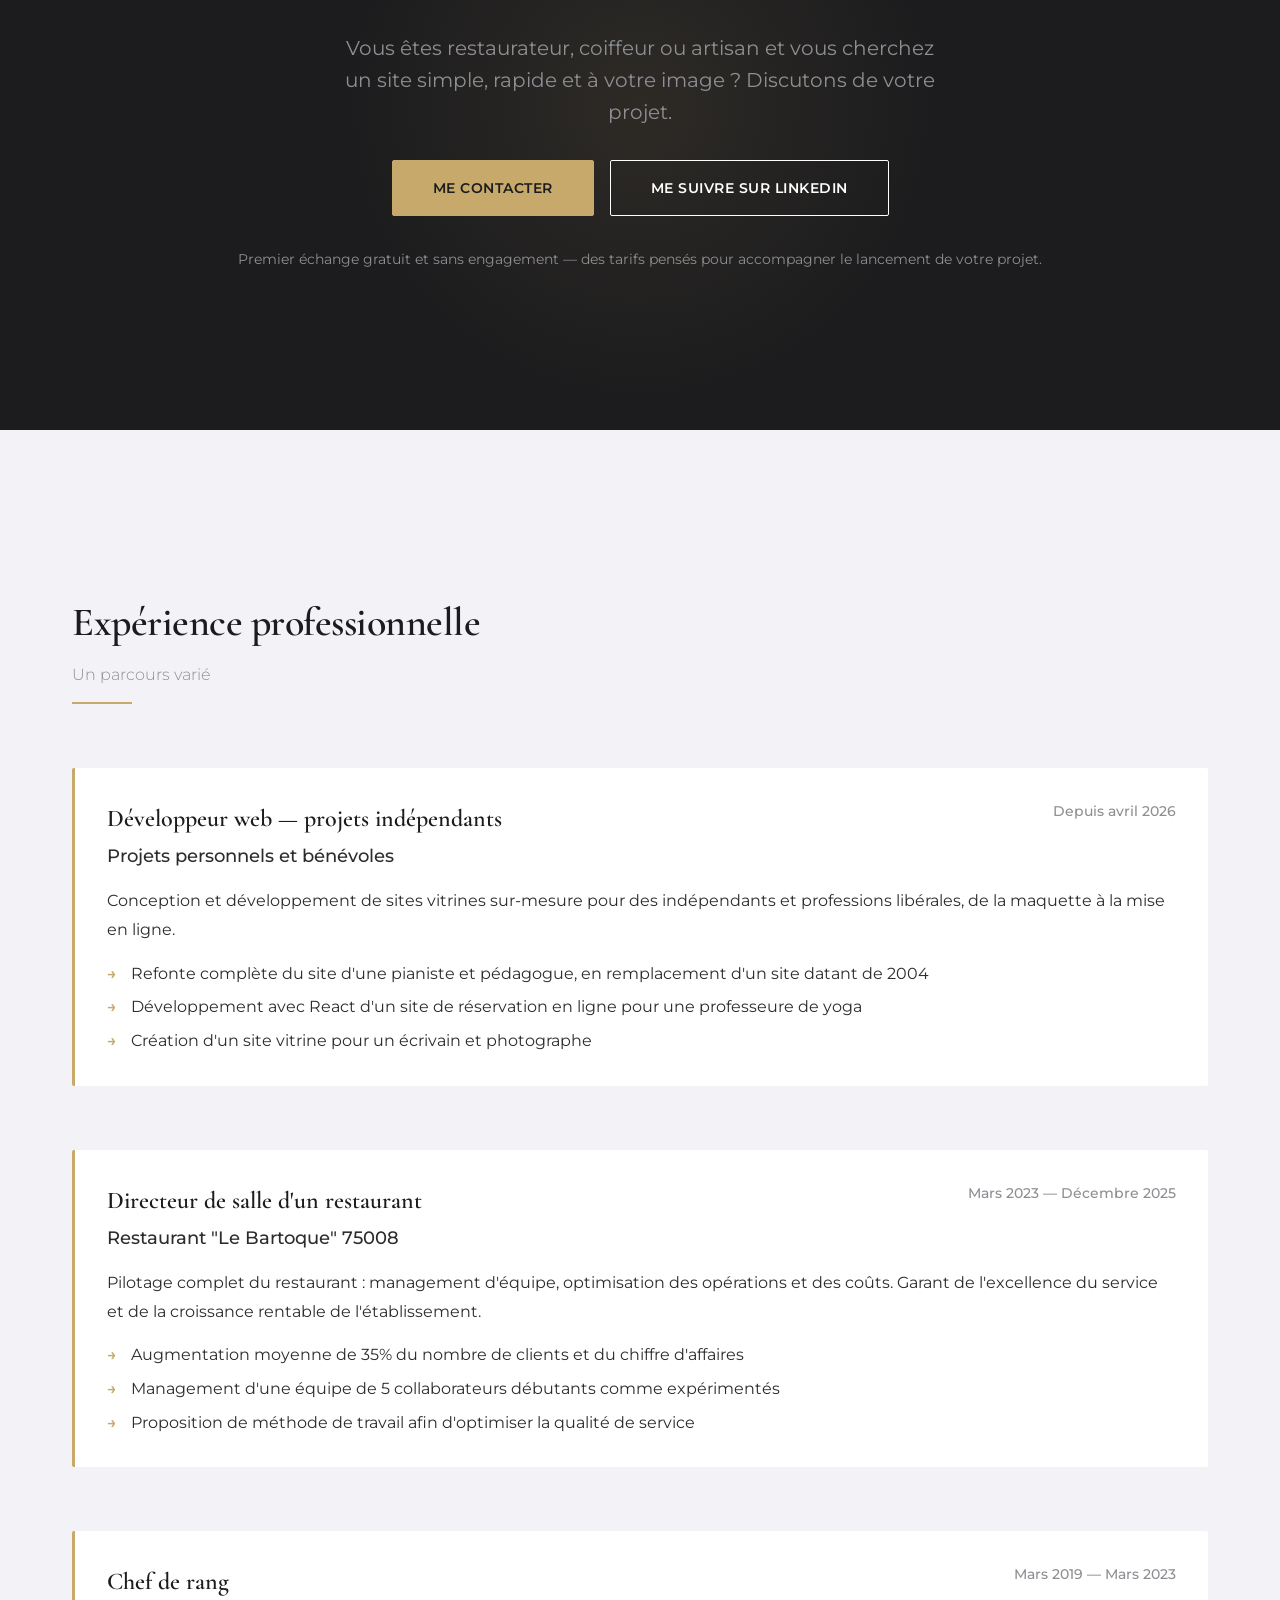
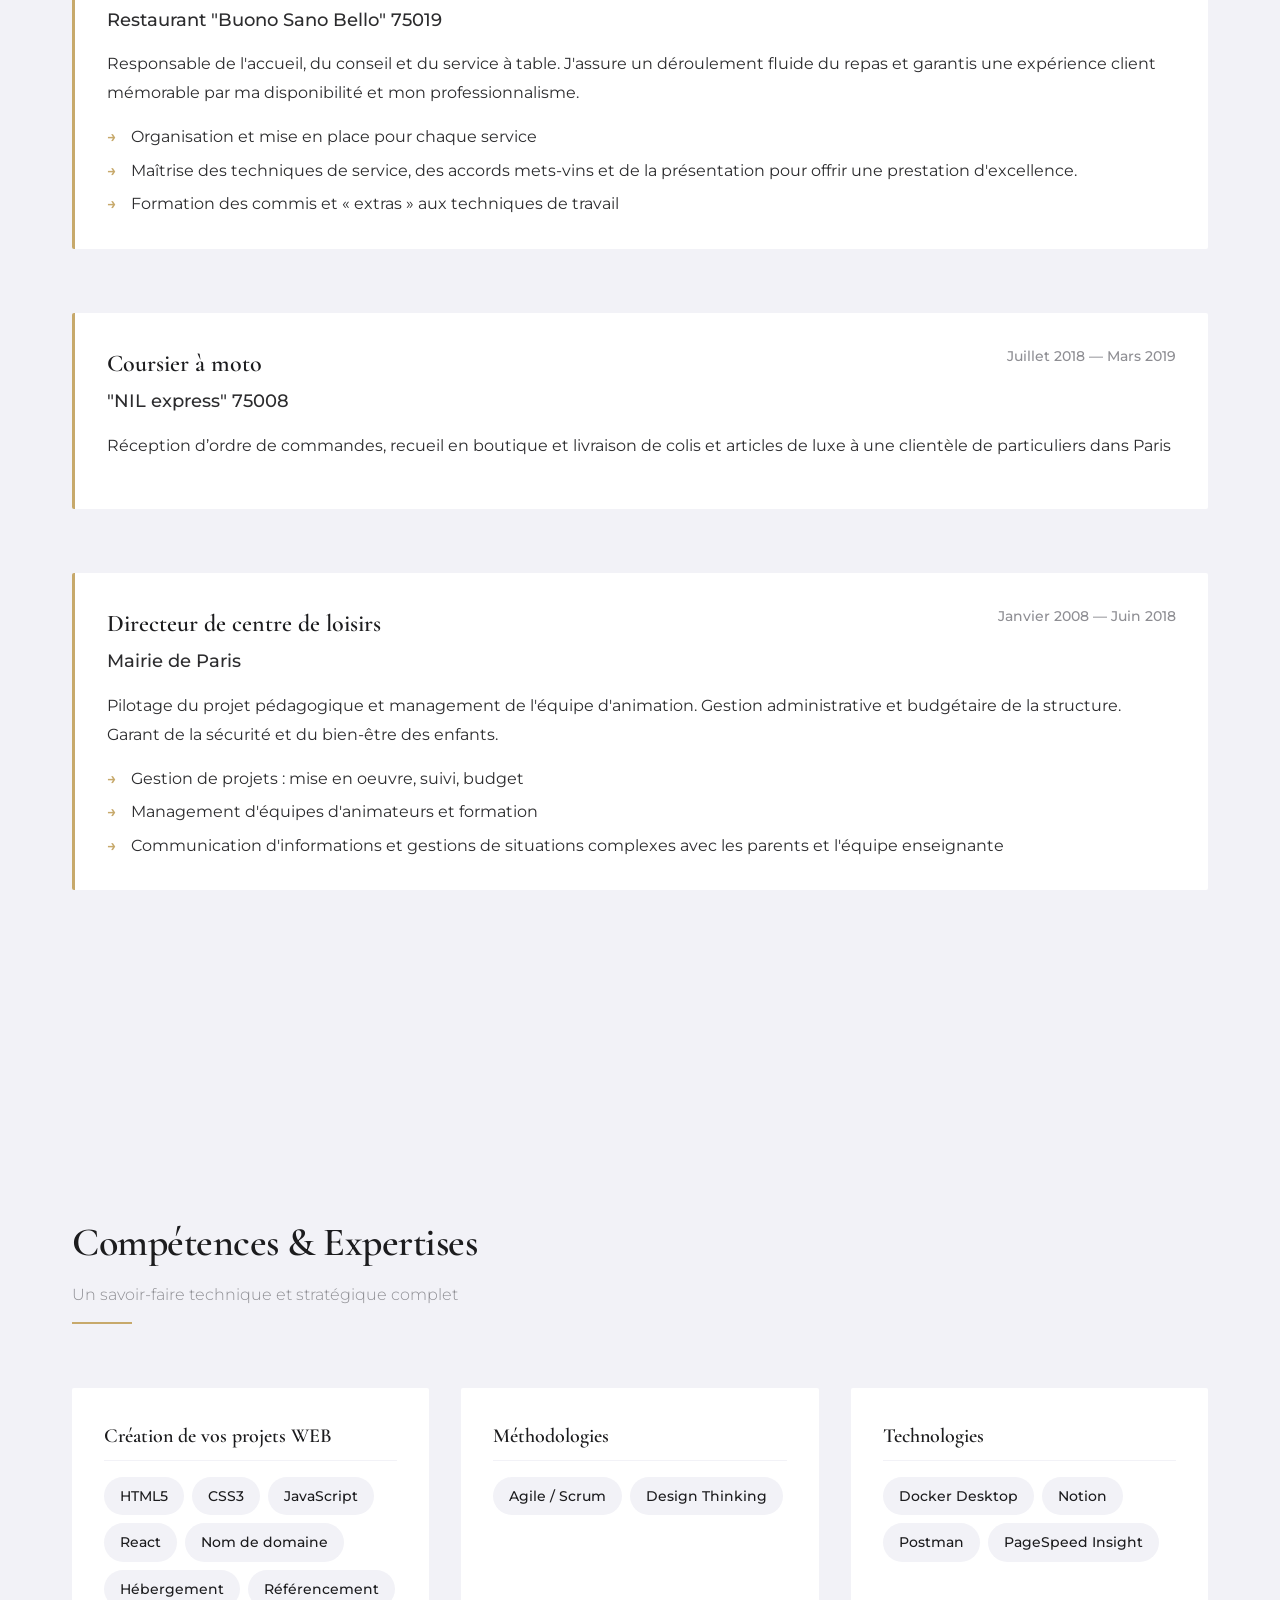
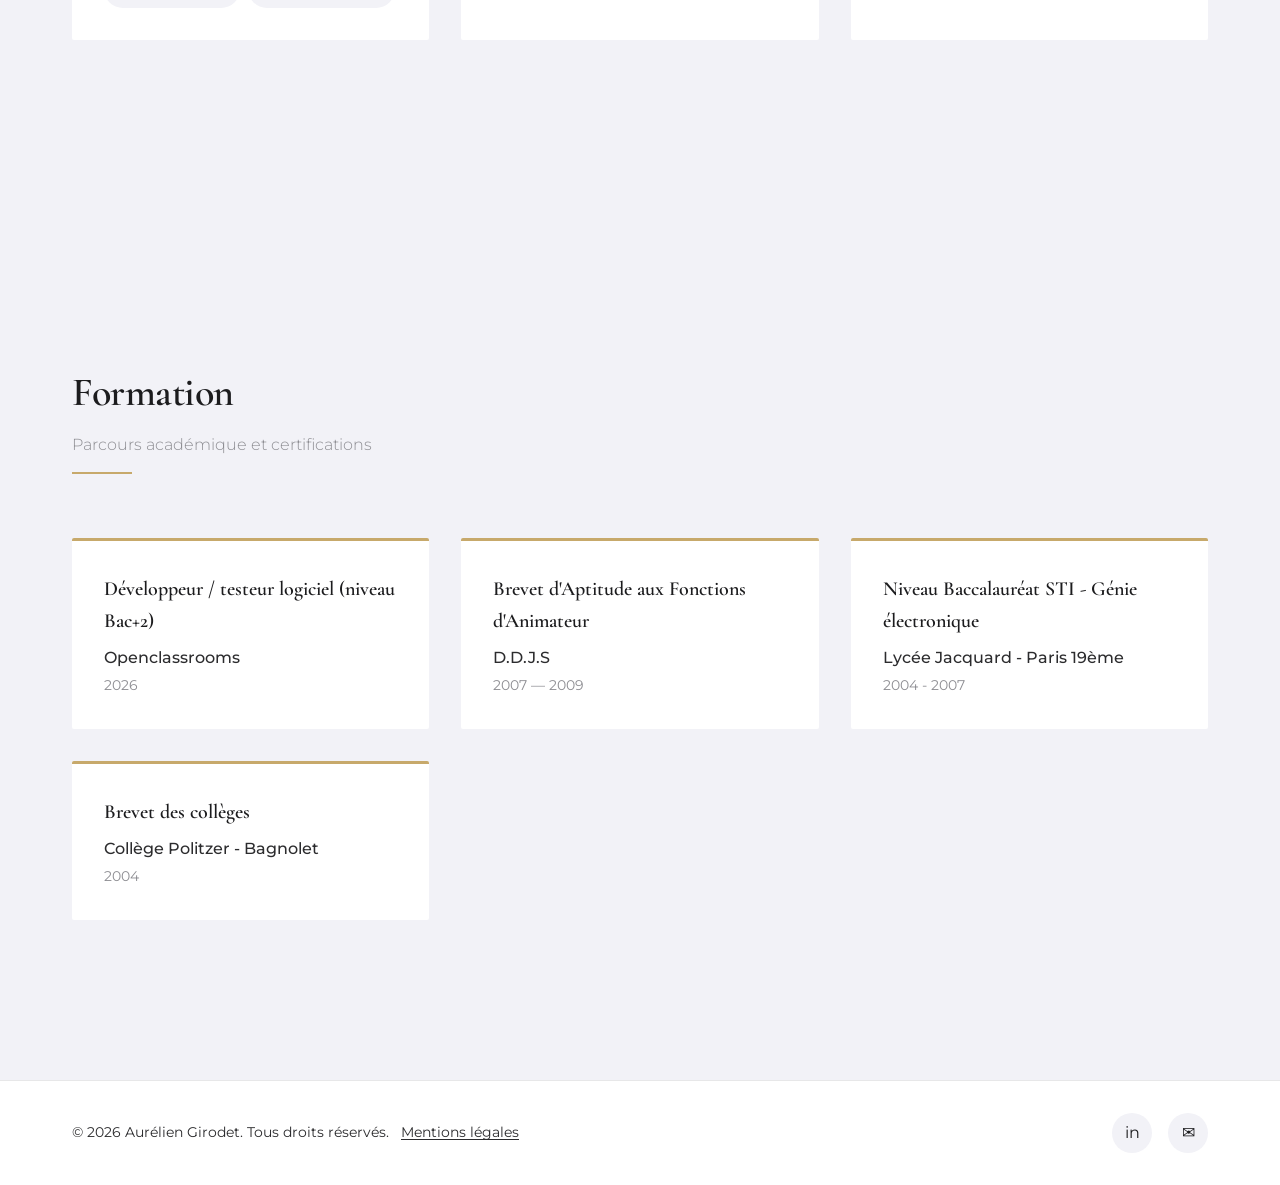
==== commit d1c4b34f: "Corrections de contenu, menu simplifié et mentions légales" ====
--- a/index.html
+++ b/index.html
@@ -3,15 +3,20 @@
 <head>
     <meta charset="UTF-8">
     <meta name="viewport" content="width=device-width, initial-scale=1.0">
-    <title>Aurélien Girodet — Développeur web freelance</title>
-    <meta name="description" content="Aurélien Girodet, développeur web freelance : sites sur-mesure pour restaurateurs, coiffeurs et artisans. Simples, rapides, à votre image.">
+    <title>Aurélien Girodet — Développeur web freelance à Paris</title>
+    <meta name="description" content="Aurélien Girodet, développeur web freelance à Paris : sites sur-mesure pour restaurateurs, coiffeurs et artisans. Simples, rapides, à votre image.">
     <link rel="canonical" href="https://aurelsan1989.github.io/portfolio/">
 
     <meta property="og:type" content="website">
-    <meta property="og:title" content="Aurélien Girodet — Développeur web freelance">
-    <meta property="og:description" content="Sites web sur-mesure pour restaurateurs, coiffeurs et artisans. Simples, rapides, à votre image.">
+    <meta property="og:title" content="Aurélien Girodet — Développeur web freelance à Paris">
+    <meta property="og:description" content="Sites web sur-mesure pour restaurateurs, coiffeurs et artisans à Paris. Simples, rapides, à votre image.">
     <meta property="og:url" content="https://aurelsan1989.github.io/portfolio/">
     <meta property="og:image" content="https://aurelsan1989.github.io/portfolio/img/aurelien-resize_428.jpg">
+
+    <meta name="twitter:card" content="summary_large_image">
+    <meta name="twitter:title" content="Aurélien Girodet — Développeur web freelance à Paris">
+    <meta name="twitter:description" content="Sites web sur-mesure pour restaurateurs, coiffeurs et artisans à Paris. Simples, rapides, à votre image.">
+    <meta name="twitter:image" content="https://aurelsan1989.github.io/portfolio/img/aurelien-resize_428.jpg">
 
     <link rel="icon" type="image/svg+xml" href="img/favicon.svg">
     <link rel="stylesheet" href="style/main.css">
@@ -20,6 +25,27 @@
     <link rel="preload" as="style" href="https://fonts.googleapis.com/css2?family=Cormorant+Garamond:wght@400;600&family=Montserrat:ital,wght@0,100..900;1,100..900&display=swap">
     <link href="https://fonts.googleapis.com/css2?family=Cormorant+Garamond:wght@400;600&family=Montserrat:ital,wght@0,100..900;1,100..900&display=swap" rel="stylesheet" media="print" onload="this.media='all'">
     <noscript><link href="https://fonts.googleapis.com/css2?family=Cormorant+Garamond:wght@400;600&family=Montserrat:ital,wght@0,100..900;1,100..900&display=swap" rel="stylesheet"></noscript>
+
+    <script type="application/ld+json">
+    {
+        "@context": "https://schema.org",
+        "@type": "Person",
+        "name": "Aurélien Girodet",
+        "jobTitle": "Développeur web freelance",
+        "url": "https://aurelsan1989.github.io/portfolio/",
+        "image": "https://aurelsan1989.github.io/portfolio/img/aurelien-resize_428.jpg",
+        "email": "mailto:aurelien.girodet@gmail.com",
+        "address": {
+            "@type": "PostalAddress",
+            "addressLocality": "Paris",
+            "addressCountry": "FR"
+        },
+        "sameAs": [
+            "https://www.linkedin.com/in/aurélien-girodet/"
+        ],
+        "knowsAbout": ["Développement web", "HTML", "CSS", "JavaScript", "React"]
+    }
+    </script>
 </head>
 <body>
     <header>
@@ -35,9 +61,7 @@
                     <li><a href="#portfolio">Portfolio</a></li>
                     <li><a href="#methode">Méthode</a></li>
                     <li><a href="#contact">Contact</a></li>
-                    <li><a href="#experience">Expérience</a></li>
-                    <li><a href="#competences">Compétences</a></li>
-                    <li><a href="#formation">Formation</a></li>
+                    <li><a href="#experience">Mon parcours</a></li>
                 </ul>
             </nav>
         </div>
@@ -53,22 +77,8 @@
                     <h1 class="hero-title">Aurélien Girodet</h1>
                     <p class="hero-subtitle">Sites web sur-mesure pour commerces locaux et indépendants</p>
                     <p class="hero-description">
-                        Je conçois des sites simples, rapides et à votre image pour les restaurateurs, coiffeurs et artisans. Après plus de 15 ans dans le service à la personne (direction de restaurant, direction de centre de loisirs), j'apporte à chaque projet la même exigence de qualité de service et de rigueur — aujourd'hui appliquée au web, en formation testeur logiciel chez OpenClassrooms.
-                    </p>
-                    <!-- <div class="hero-stats">
-                        <div class="stat-item">
-                            <div class="stat-number">12+</div>
-                            <div class="stat-label">Années d'expérience</div>
-                        </div>
-                        <div class="stat-item">
-                            <div class="stat-number">85+</div>
-                            <div class="stat-label">Projets menés</div>
-                        </div>
-                        <div class="stat-item">
-                            <div class="stat-number">40+</div>
-                            <div class="stat-label">Clients accompagnés</div>
-                        </div>
-                    </div> -->
+                        Je conçois des sites simples, rapides et à votre image pour les restaurateurs, coiffeurs et artisans. Après plus de 15 ans dans le service à la personne (direction de restaurant, direction de centre de loisirs), j'apporte à chaque projet la même exigence de qualité de service et de rigueur — aujourd'hui appliquée au web, en formation développeur / testeur logiciel chez OpenClassrooms.
+                    </p>
                 </div>
                 <div class="hero-image">
                     <div class="profile-card">
@@ -90,7 +100,7 @@
                             </div>
                             <div class="contact-item">
                                 <span class="contact-icon" aria-hidden="true">🔗</span>
-                                <a href="https://www.linkedin.com/in/aurélien-girodet/" target="_blank">https://www.linkedin.com/in/aurélien-girodet/</a>
+                                <a href="https://www.linkedin.com/in/aurélien-girodet/" target="_blank" rel="noopener noreferrer">Mon profil LinkedIn</a>
                             </div>
                         </div>
                     </div>
@@ -114,7 +124,7 @@
                     <div class="portfolio-content">
                         <h3 class="portfolio-title">Site officiel de Sabine Miniconi</h3>
                         <p class="portfolio-description">
-                            Refonte complète de l'expérience utilisateur sur le site de Sabine Miniconi (datant de 2004)
+                            Refonte intégrale du site de Sabine Miniconi, pianiste et pédagogue. L'ancien site datait de 2004 : nouveau design, navigation repensée et affichage adapté aux mobiles.
                         </p>
                         <div class="portfolio-tags">
                             <span class="portfolio-tag">Musique</span>
@@ -207,7 +217,7 @@
                 </p>
                 <div class="cta-buttons">
                     <a href="mailto:aurelien.girodet@gmail.com" class="btn btn-primary">Me contacter</a>
-                    <a href="https://www.linkedin.com/in/aurélien-girodet/" target="_blank" class="btn btn-secondary">Me suivre sur LinkedIn</a>
+                    <a href="https://www.linkedin.com/in/aurélien-girodet/" target="_blank" rel="noopener noreferrer" class="btn btn-secondary">Me suivre sur LinkedIn</a>
                 </div>
                 <p class="cta-note">Premier échange gratuit et sans engagement — des tarifs pensés pour accompagner le lancement de votre projet.</p>
             </div>
@@ -225,8 +235,8 @@
                 <div class="experience-item reveal">
                     <div class="experience-header">
                         <div>
-                            <h3 class="experience-title">Développeur web freelance</h3>
-                            <div class="experience-company">Projets indépendants</div>
+                            <h3 class="experience-title">Développeur web — projets indépendants</h3>
+                            <div class="experience-company">Projets personnels et bénévoles</div>
                         </div>
                         <div class="experience-period">Depuis avril 2026</div>
                     </div>
@@ -252,8 +262,8 @@
                         Pilotage complet du restaurant : management d'équipe, optimisation des opérations et des coûts. Garant de l'excellence du service et de la croissance rentable de l'établissement.
                     </p>
                     <ul class="experience-highlights">
-                        <li>Augmentation moyenne de 35% du nombre de clients et du chiffre d'affaire</li>
-                        <li>Management d'une équipe de 5 collaborateurs débutants comme experimentés</li>
+                        <li>Augmentation moyenne de 35% du nombre de clients et du chiffre d'affaires</li>
+                        <li>Management d'une équipe de 5 collaborateurs débutants comme expérimentés</li>
                         <li>Proposition de méthode de travail afin d'optimiser la qualité de service</li>
                     </ul>
                 </div>
@@ -272,7 +282,7 @@
                     <ul class="experience-highlights">
                         <li>Organisation et mise en place pour chaque service</li>
                         <li>Maîtrise des techniques de service, des accords mets-vins et de la présentation pour offrir une prestation d'excellence.</li>
-                        <li>Formation des comis et "extras" au technique de travail</li>
+                        <li>Formation des commis et « extras » aux techniques de travail</li>
                     </ul>
                 </div>
                 
@@ -287,11 +297,6 @@
                     <p class="experience-description">
                         Réception d’ordre de commandes, recueil en boutique et livraison de colis et articles de luxe à une clientèle de particuliers dans Paris
                     </p>
-                    <!-- <ul class="experience-highlights">
-                        <li>Livraison de 25+ projets web et mobile dans les délais et budgets</li>
-                        <li>Mise en place de méthodologies agiles augmentant la vélocité de 40%</li>
-                        <li>Certification PMP et formation de 15 chefs de projets juniors</li>
-                    </ul> -->
                 </div>
                 <div class="experience-item reveal">
                     <div class="experience-header">
@@ -365,7 +370,7 @@
             </div>
             <div class="education-list">
                 <div class="education-item reveal">
-                    <h3 class="education-degree">Testeur logiciel (niveau Bac+2)</h3>
+                    <h3 class="education-degree">Développeur / testeur logiciel (niveau Bac+2)</h3>
                     <div class="education-school">Openclassrooms</div>
                     <div class="education-year">2026</div>
                 </div>
@@ -377,7 +382,7 @@
                 </div>
                 
                 <div class="education-item reveal">
-                    <h3 class="education-degree">Niveau Baccalauréat STI - Génie éléctronique</h3>
+                    <h3 class="education-degree">Niveau Baccalauréat STI - Génie électronique</h3>
                     <div class="education-school">Lycée Jacquard - Paris 19ème</div>
                     <div class="education-year">2004 - 2007</div>
                 </div>
@@ -396,13 +401,56 @@
     <!-- Footer -->
     <footer>
         <div class="footer-content">
-            <div class="footer-text">© 2026 Aurélien Girodet. Tous droits réservés.</div>
+            <div class="footer-text">© 2026 Aurélien Girodet. Tous droits réservés. <a href="#mentions-legales" id="mentions-legales-trigger" class="footer-link">Mentions légales</a></div>
             <div class="social-links">
-                <a href="https://www.linkedin.com/in/aurélien-girodet/" target="_blank" class="social-link" aria-label="LinkedIn">in</a>
+                <a href="https://www.linkedin.com/in/aurélien-girodet/" target="_blank" rel="noopener noreferrer" class="social-link" aria-label="LinkedIn">in</a>
                 <a href="mailto:aurelien.girodet@gmail.com" class="social-link" aria-label="Email">✉</a>
             </div>
         </div>
     </footer>
+
+    <!--
+        À COMPLÉTER avant toute diffusion du lien "Mentions légales" à des prospects :
+        statut juridique, adresse et numéro SIRET (une fois le statut auto-entrepreneur créé).
+    -->
+    <div class="modal-overlay" id="mentions-legales" hidden>
+        <div class="modal" role="dialog" aria-modal="true" aria-labelledby="mentions-legales-title">
+            <button type="button" class="modal-close" aria-label="Fermer">&times;</button>
+            <div class="modal-content">
+                <h2 id="mentions-legales-title">Mentions légales</h2>
+
+                <h3>Éditeur du site</h3>
+                <p>
+                    Aurélien Girodet<br>
+                    <span class="placeholder">[À COMPLÉTER — STATUT JURIDIQUE]</span><br>
+                    Adresse : <span class="placeholder">[À COMPLÉTER — ADRESSE]</span><br>
+                    Numéro SIRET : <span class="placeholder">[À COMPLÉTER — SIRET]</span><br>
+                    Adresse e-mail : <a href="mailto:aurelien.girodet@gmail.com">aurelien.girodet@gmail.com</a><br>
+                    Téléphone : +33 6 80 40 99 98
+                </p>
+
+                <h3>Directeur de la publication</h3>
+                <p>Aurélien Girodet</p>
+
+                <h3>Hébergement</h3>
+                <p>
+                    Le site est hébergé par GitHub, Inc.<br>
+                    88 Colin P. Kelly Jr. Street, San Francisco, CA 94107, États-Unis<br>
+                    <a href="https://github.com" target="_blank" rel="noopener noreferrer">https://github.com</a>
+                </p>
+
+                <h3>Propriété intellectuelle</h3>
+                <p>L'ensemble des contenus présents sur ce site (textes, images, captures d'écran, code) est la propriété d'Aurélien Girodet, sauf mention contraire. Les captures d'écran des projets réalisés sont publiées à titre d'illustration du travail effectué. Toute reproduction ou représentation, totale ou partielle, sans autorisation écrite préalable est interdite.</p>
+
+                <h3>Données personnelles</h3>
+                <p>Ce site ne collecte aucune donnée personnelle : il ne comporte ni formulaire de saisie, ni cookie de mesure d'audience, ni outil de suivi. Les prises de contact s'effectuent directement par e-mail ou par téléphone, en dehors du site.</p>
+
+                <h3>Liens externes</h3>
+                <p>Ce site contient des liens vers des sites tiers (projets réalisés, réseaux sociaux). Aurélien Girodet n'exerce aucun contrôle sur leur contenu et décline toute responsabilité à leur égard.</p>
+            </div>
+        </div>
+    </div>
+
     <script src="script.js" defer></script>
 </body>
 </html>
--- a/style/main.css
+++ b/style/main.css
@@ -869,6 +869,18 @@
     font-size: 0.875rem;
 }
 
+.footer-link {
+    color: var(--color-slate);
+    margin-left: var(--spacing-xs);
+    text-decoration: underline;
+    text-underline-offset: 2px;
+    transition: color 0.3s ease;
+}
+
+.footer-link:hover {
+    color: var(--color-accent-dark);
+}
+
 .social-links {
     display: flex;
     gap: var(--spacing-sm);
@@ -891,6 +903,93 @@
     background: var(--color-accent);
     color: var(--color-white);
     transform: translateY(-3px);
+}
+
+/* Modale Mentions légales */
+.modal-overlay {
+    position: fixed;
+    inset: 0;
+    background: rgba(28, 28, 30, 0.6);
+    z-index: 200;
+    display: flex;
+    align-items: center;
+    justify-content: center;
+    padding: var(--spacing-md);
+}
+
+.modal-overlay[hidden] {
+    display: none;
+}
+
+.modal {
+    background: var(--color-white);
+    width: 100%;
+    max-width: 640px;
+    max-height: 85vh;
+    overflow-y: auto;
+    border-radius: 2px;
+    padding: var(--spacing-lg) var(--spacing-md);
+    position: relative;
+}
+
+.modal-close {
+    position: absolute;
+    top: var(--spacing-sm);
+    right: var(--spacing-sm);
+    width: 36px;
+    height: 36px;
+    border: none;
+    border-radius: 50%;
+    background: var(--color-pearl);
+    color: var(--color-charcoal);
+    font-size: 1.25rem;
+    line-height: 1;
+    cursor: pointer;
+    transition: all 0.3s ease;
+}
+
+.modal-close:hover {
+    background: var(--color-accent);
+    color: var(--color-white);
+}
+
+.modal-content h2 {
+    font-family: var(--font-serif);
+    font-size: 2rem;
+    font-weight: 600;
+    color: var(--color-charcoal);
+    margin-bottom: var(--spacing-md);
+}
+
+.modal-content h3 {
+    font-family: var(--font-serif);
+    font-size: 1.125rem;
+    font-weight: 600;
+    color: var(--color-charcoal);
+    margin-top: var(--spacing-md);
+    margin-bottom: 0.5rem;
+}
+
+.modal-content h3:first-of-type {
+    margin-top: 0;
+}
+
+.modal-content p {
+    color: var(--color-slate);
+    line-height: 1.7;
+    font-size: 0.9375rem;
+}
+
+.modal-content a {
+    color: var(--color-accent-dark);
+}
+
+.modal-content .placeholder {
+    background: rgba(199, 169, 107, 0.15);
+    color: var(--color-accent-dark);
+    padding: 0.05em 0.4em;
+    border-radius: 3px;
+    font-weight: 600;
 }
 
 /* Responsive */
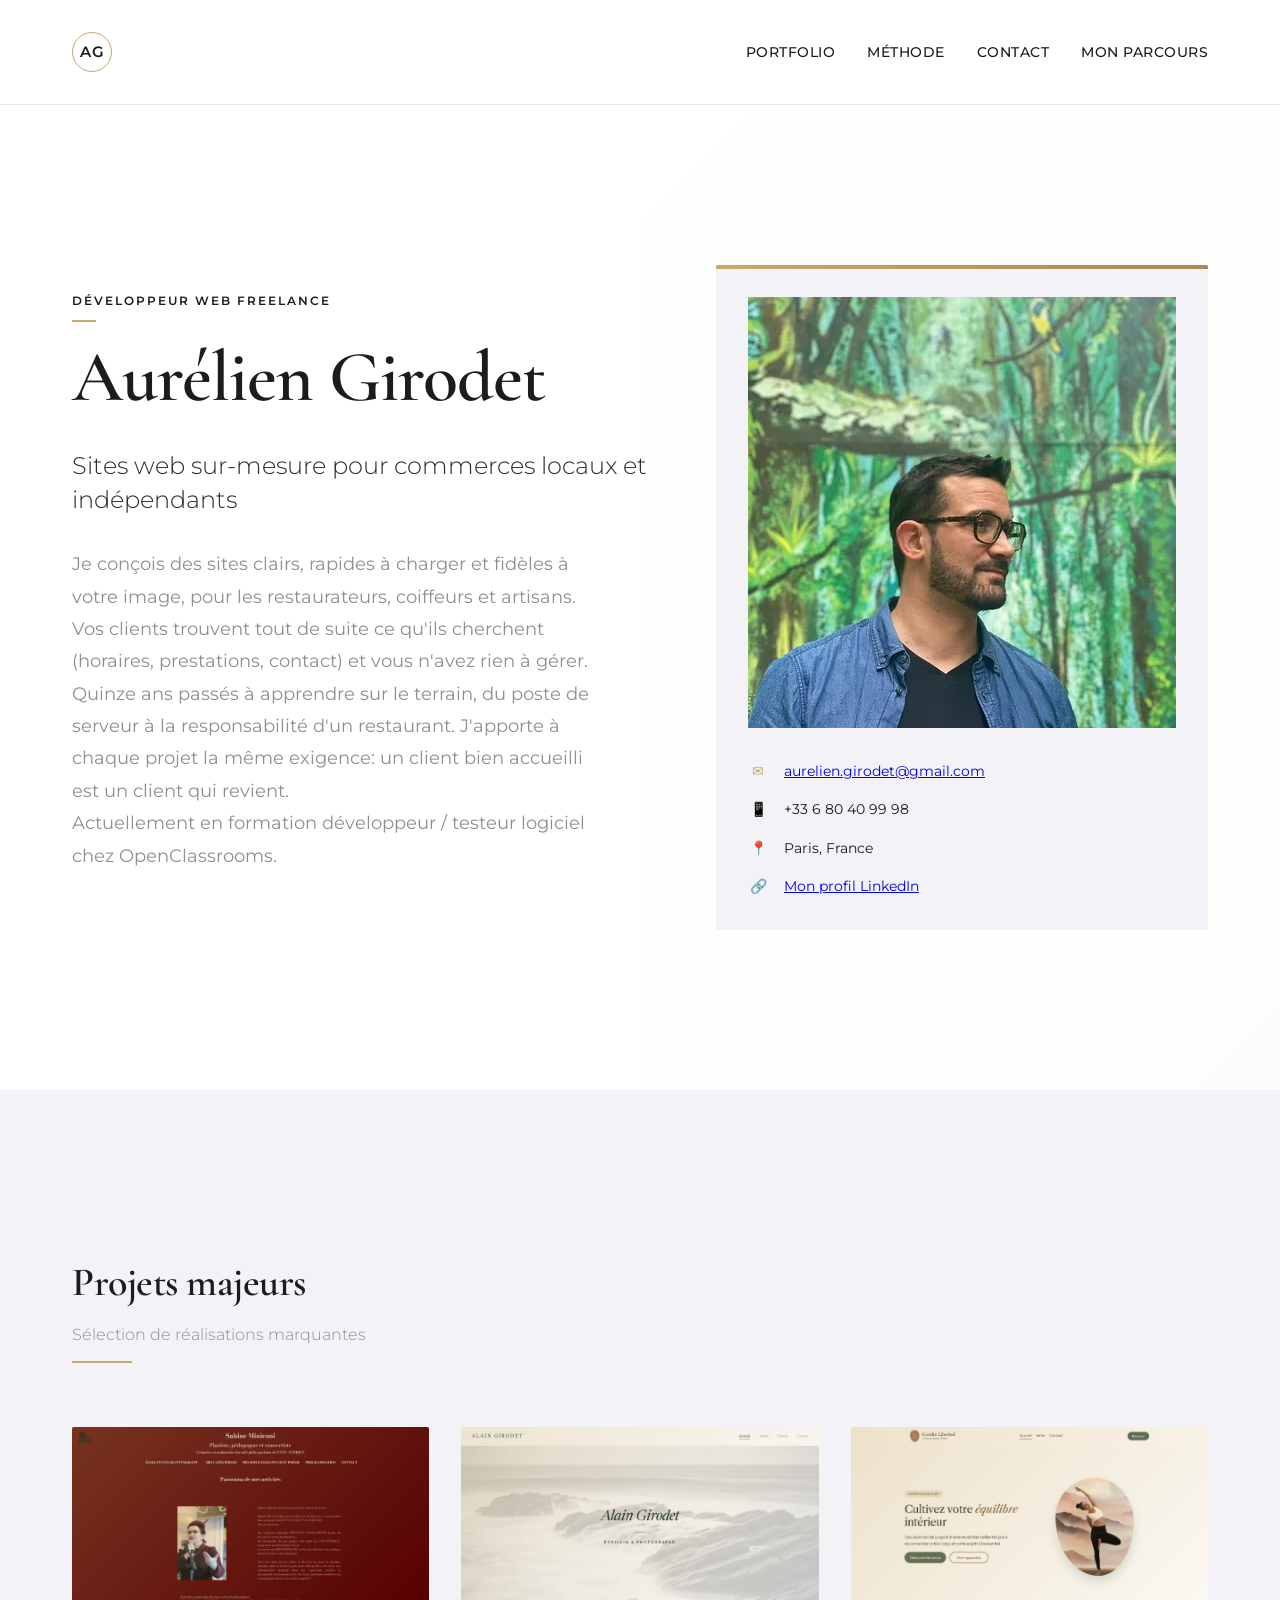
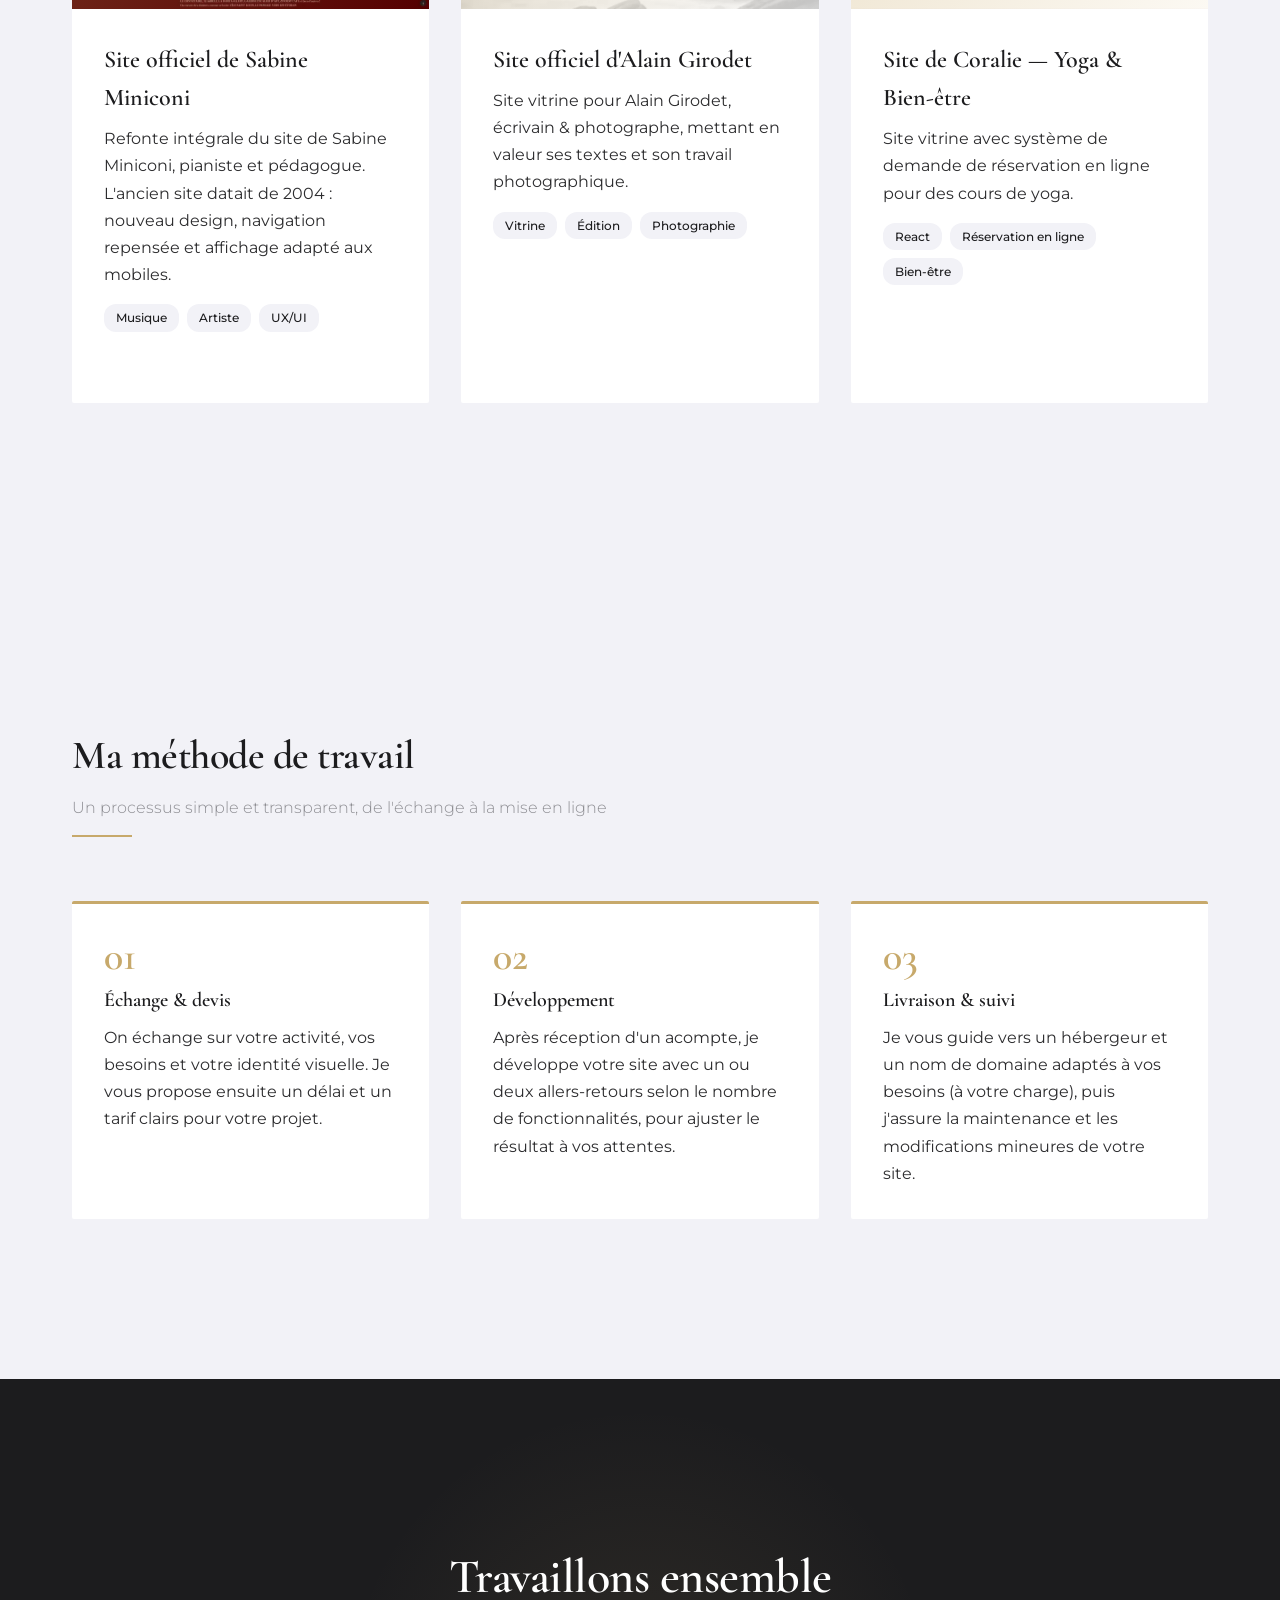
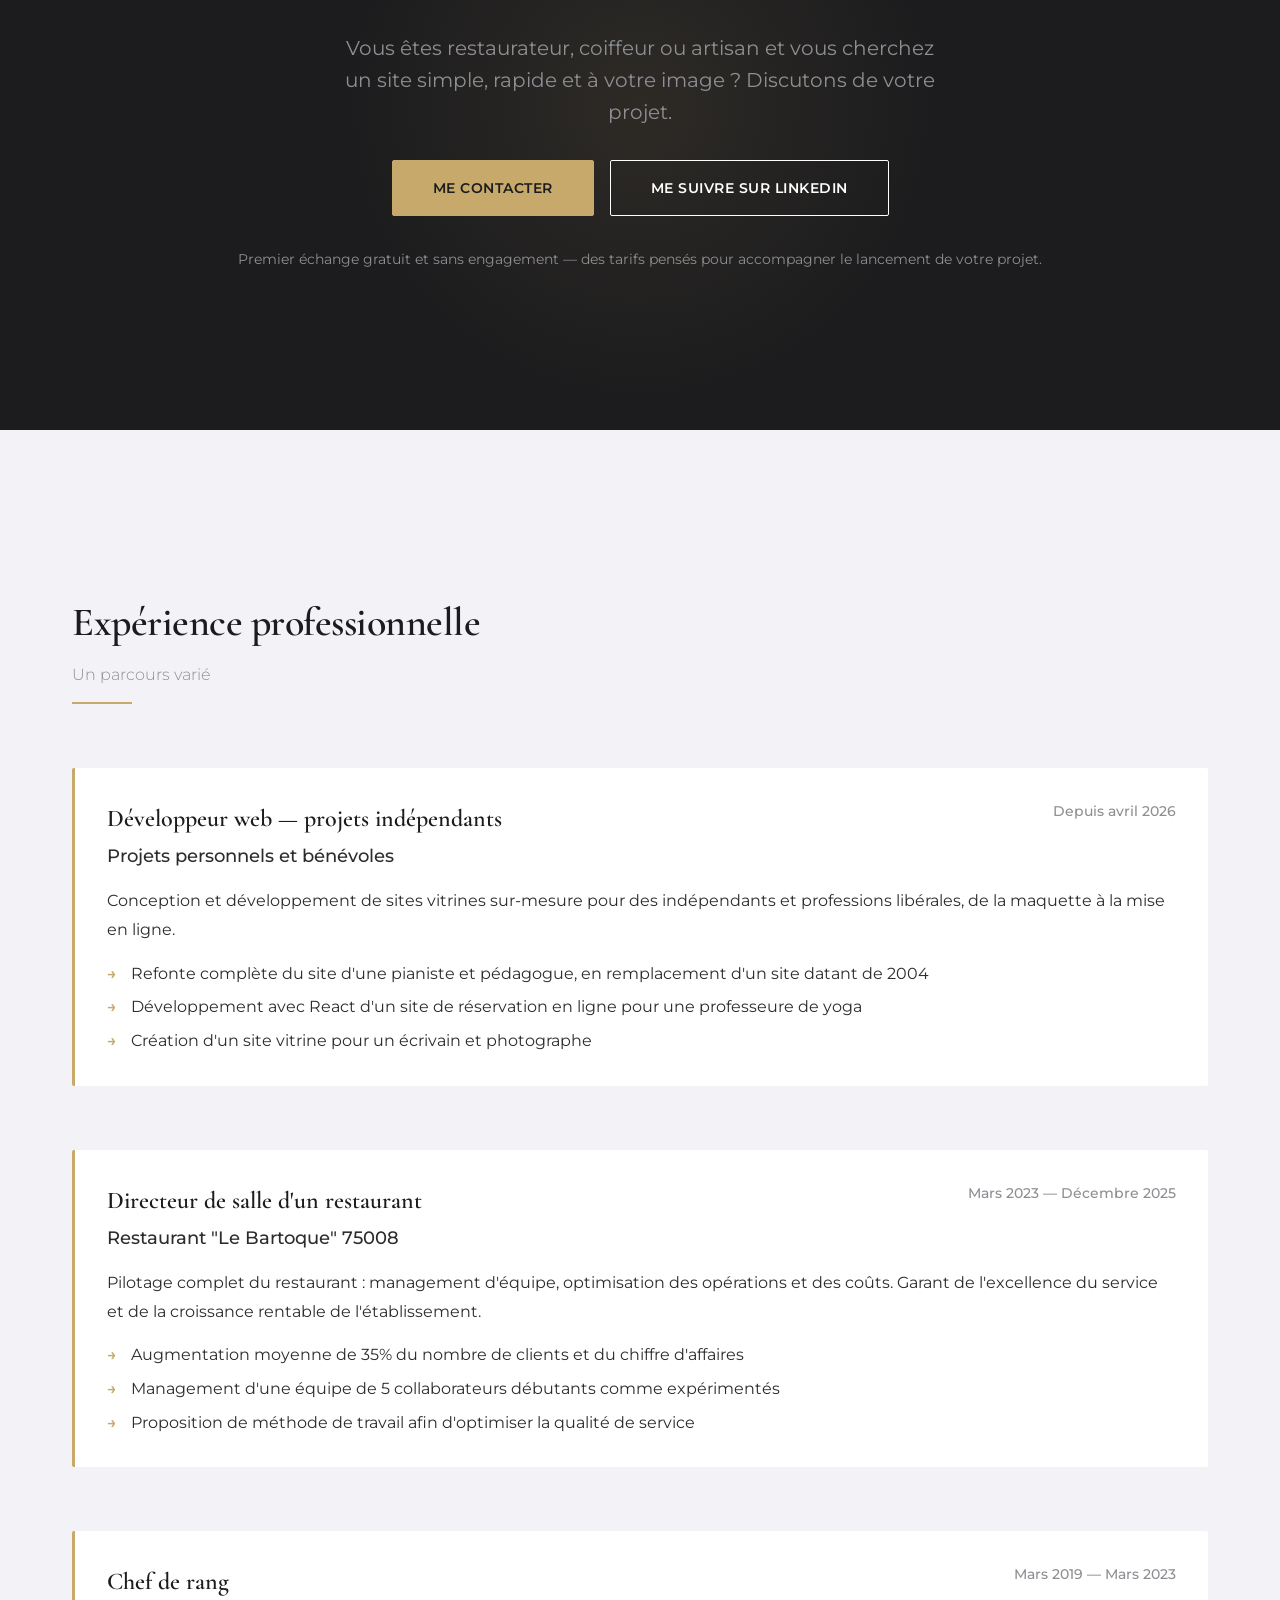
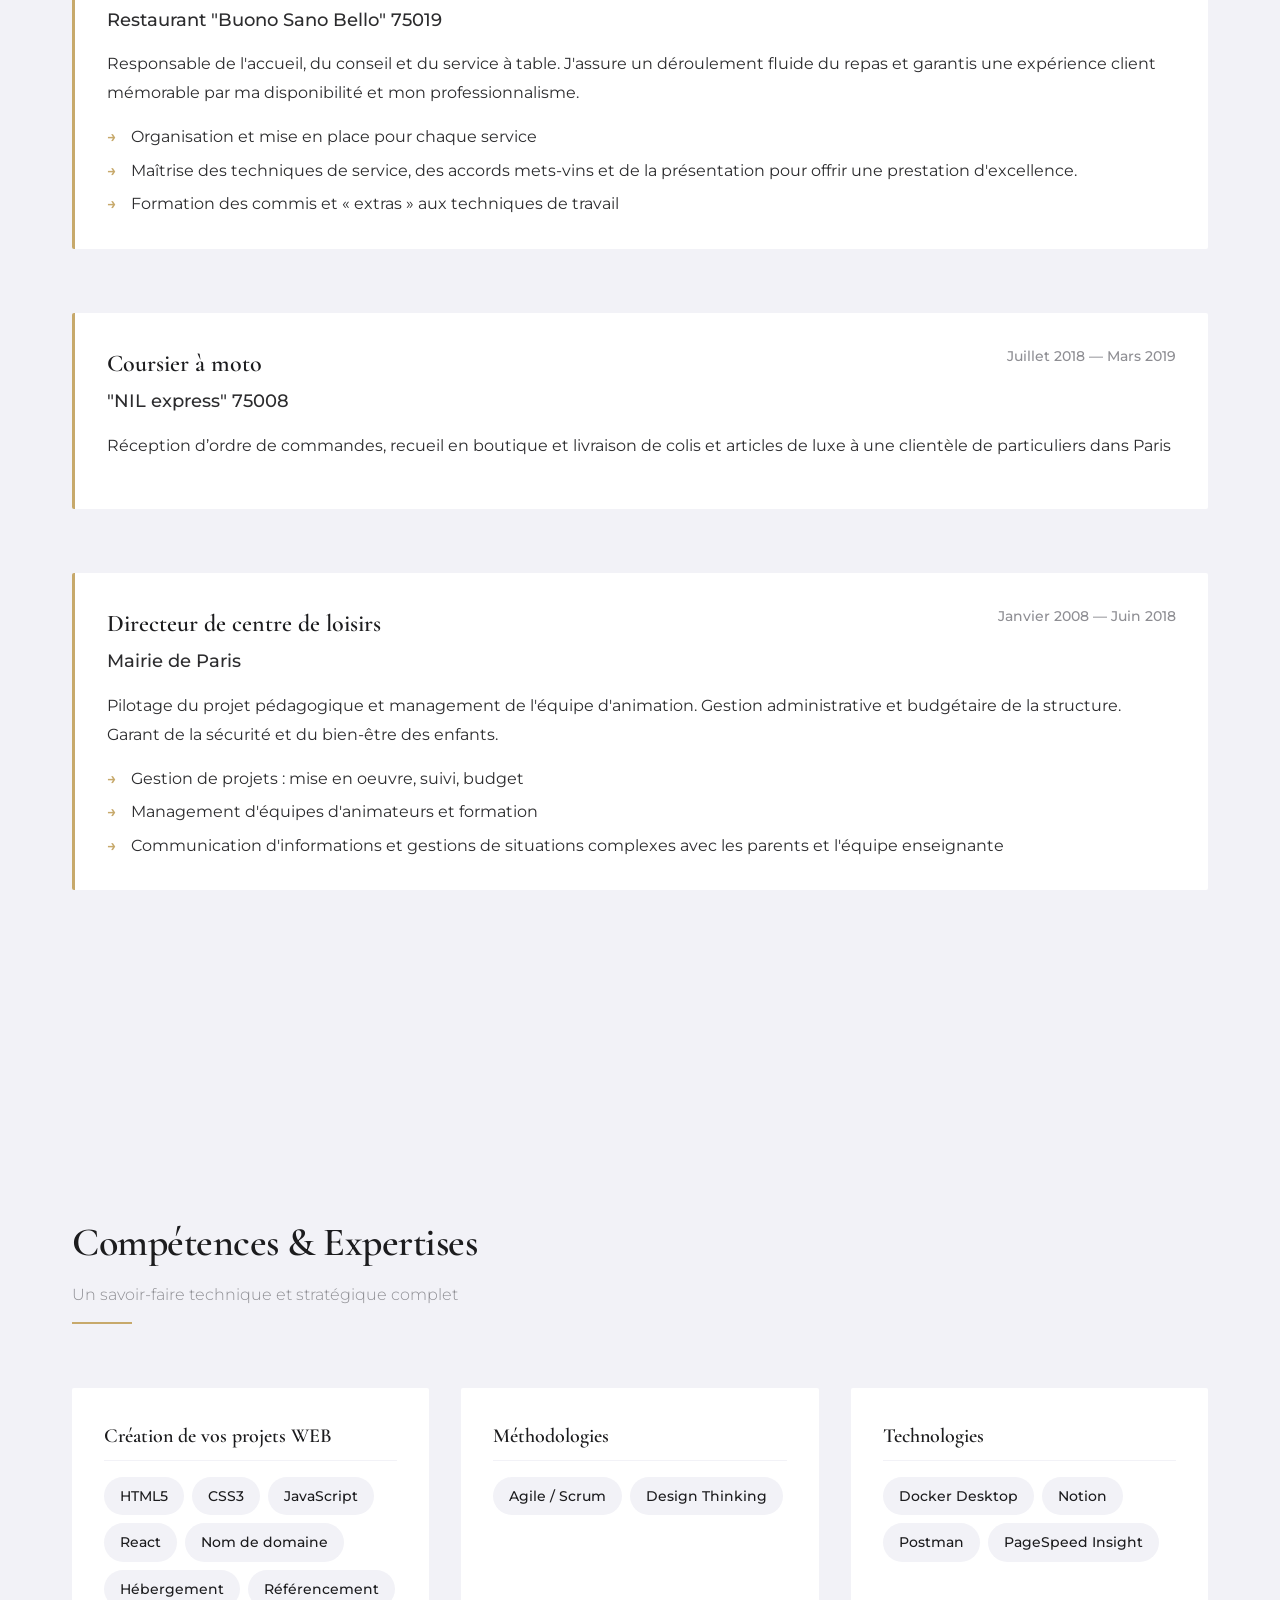
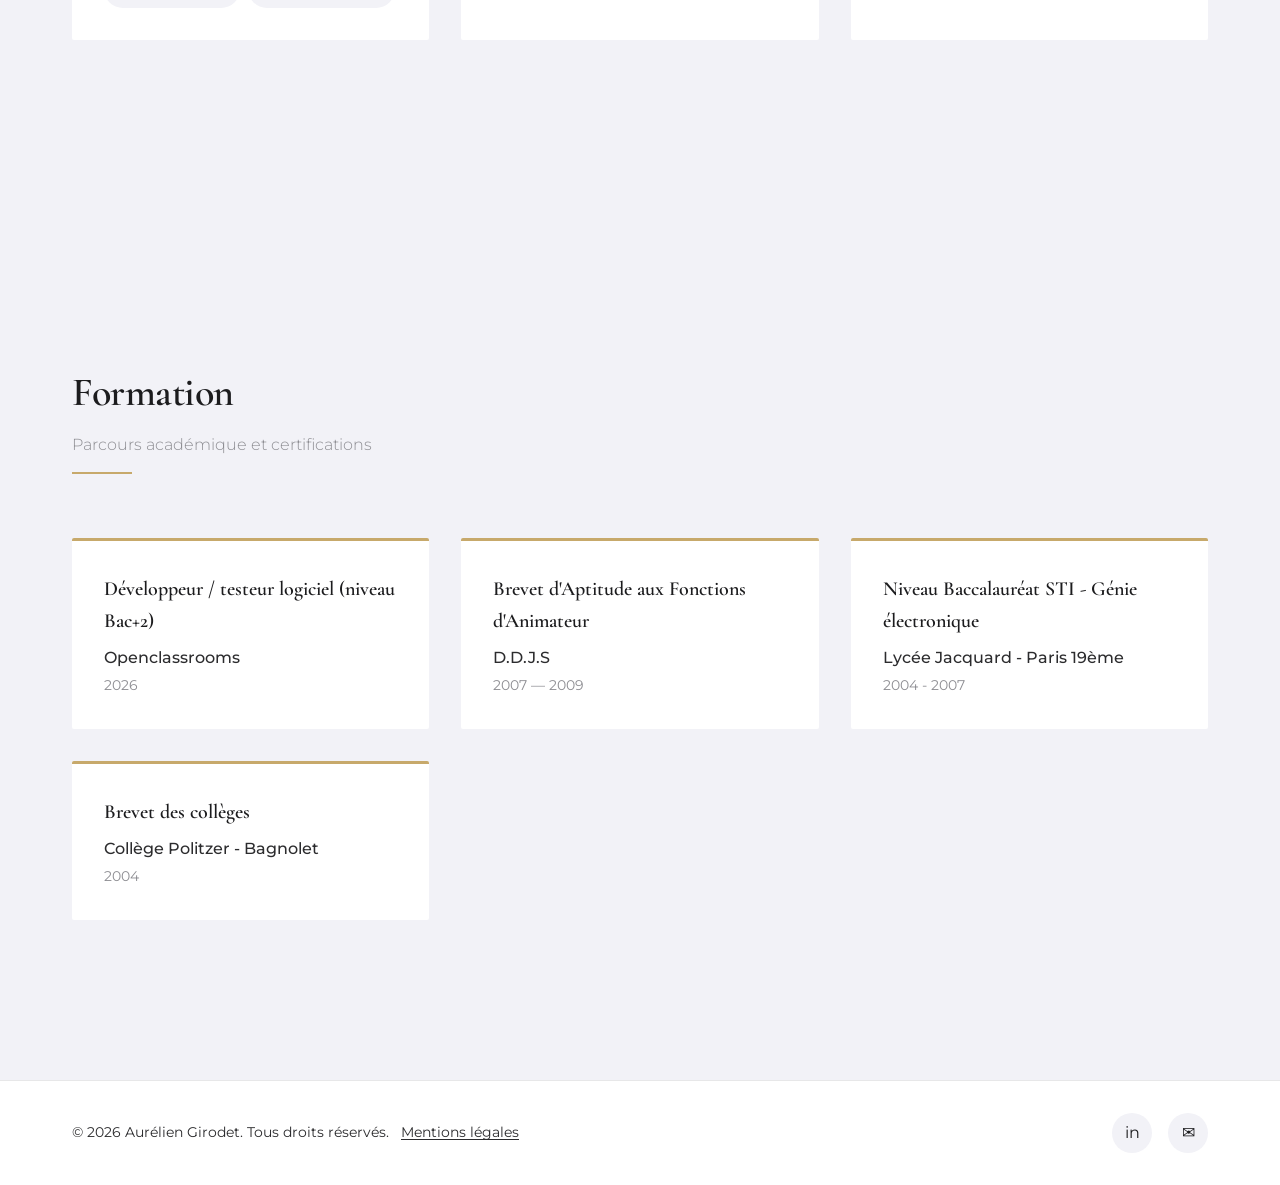
==== commit 52e6923f: "Changement de certaines formulations dans le hero" ====
--- a/index.html
+++ b/index.html
@@ -77,7 +77,9 @@
                     <h1 class="hero-title">Aurélien Girodet</h1>
                     <p class="hero-subtitle">Sites web sur-mesure pour commerces locaux et indépendants</p>
                     <p class="hero-description">
-                        Je conçois des sites simples, rapides et à votre image pour les restaurateurs, coiffeurs et artisans. Après plus de 15 ans dans le service à la personne (direction de restaurant, direction de centre de loisirs), j'apporte à chaque projet la même exigence de qualité de service et de rigueur — aujourd'hui appliquée au web, en formation développeur / testeur logiciel chez OpenClassrooms.
+                        Je conçois des sites clairs, rapides à charger et fidèles à votre image, pour les restaurateurs, coiffeurs et artisans. Vos clients trouvent tout de suite ce qu'ils cherchent (horaires, prestations, contact) et vous n'avez rien à gérer. <br>
+                        Quinze ans passés à apprendre sur le terrain, du poste de serveur à la responsabilité d'un restaurant. J'apporte à chaque projet la même exigence: un client bien accueilli est un client qui revient. <br>
+                        Actuellement en formation développeur / testeur logiciel chez OpenClassrooms.
                     </p>
                 </div>
                 <div class="hero-image">
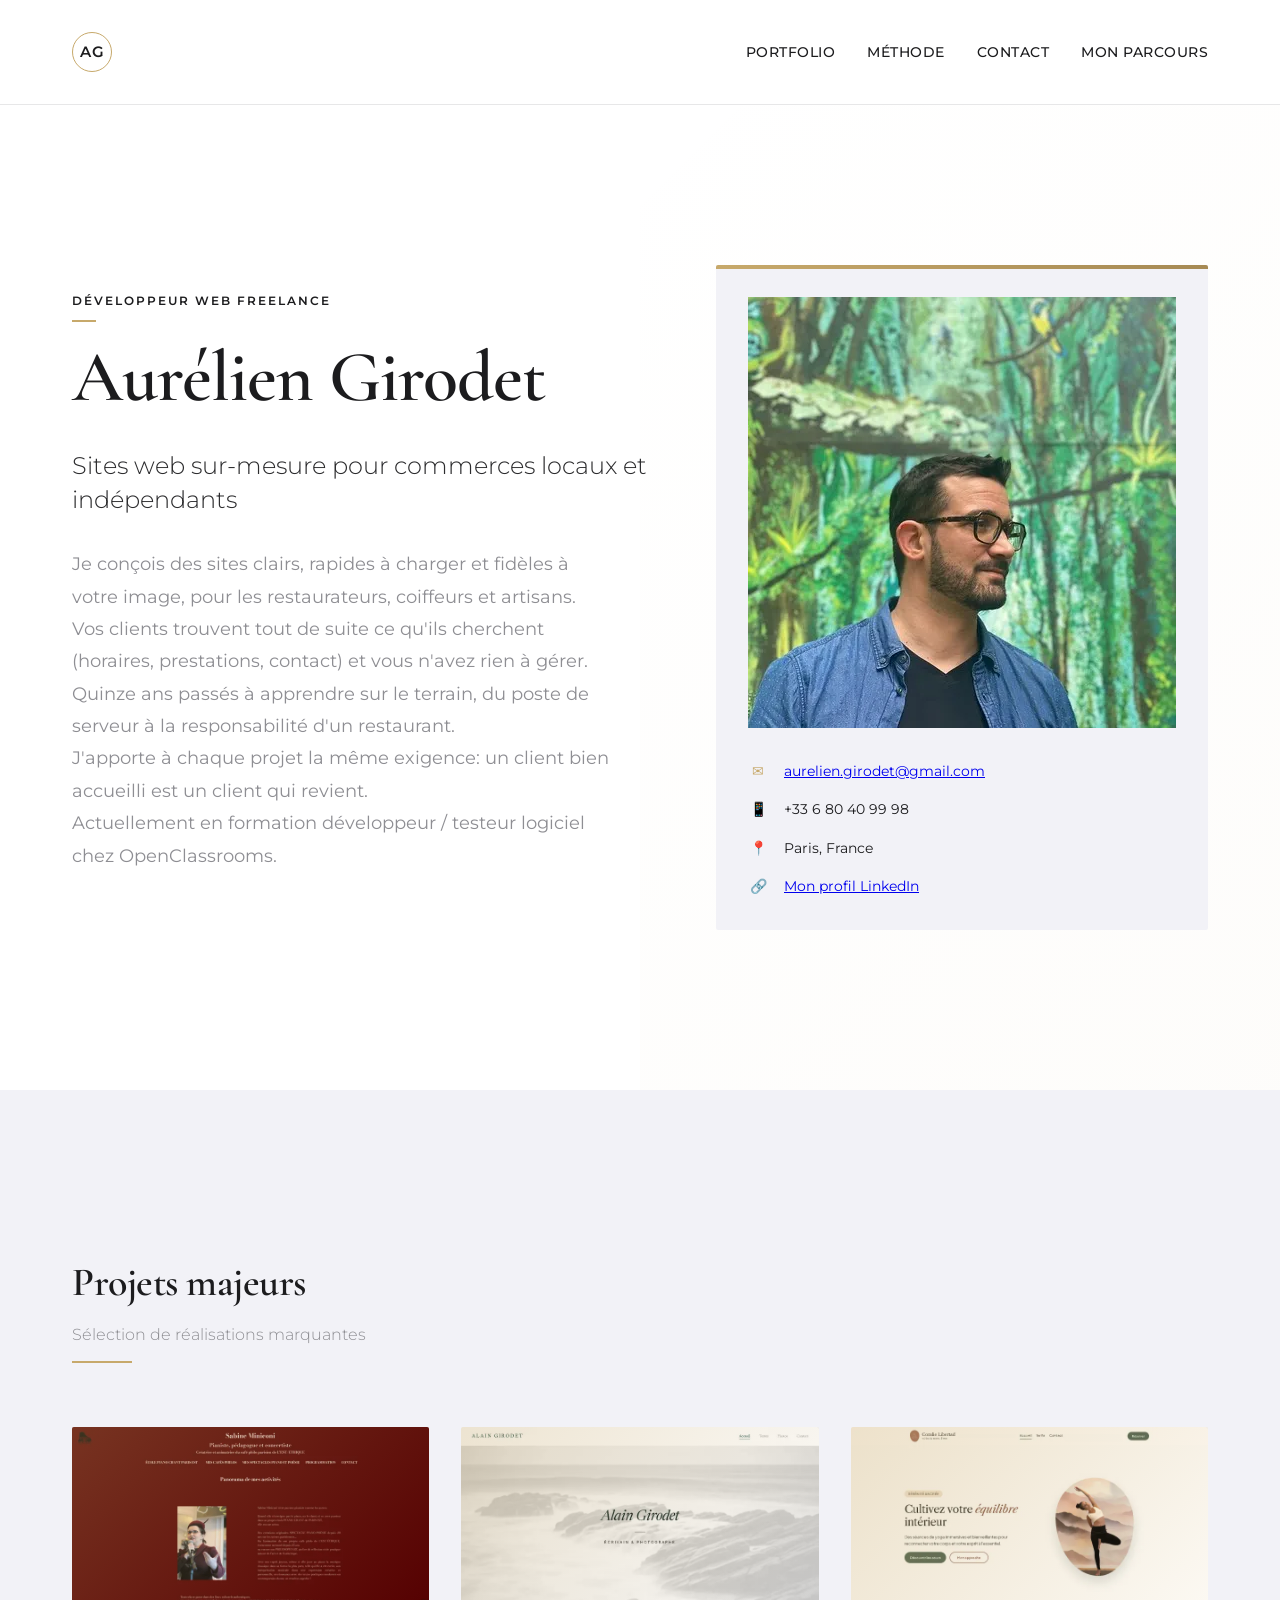
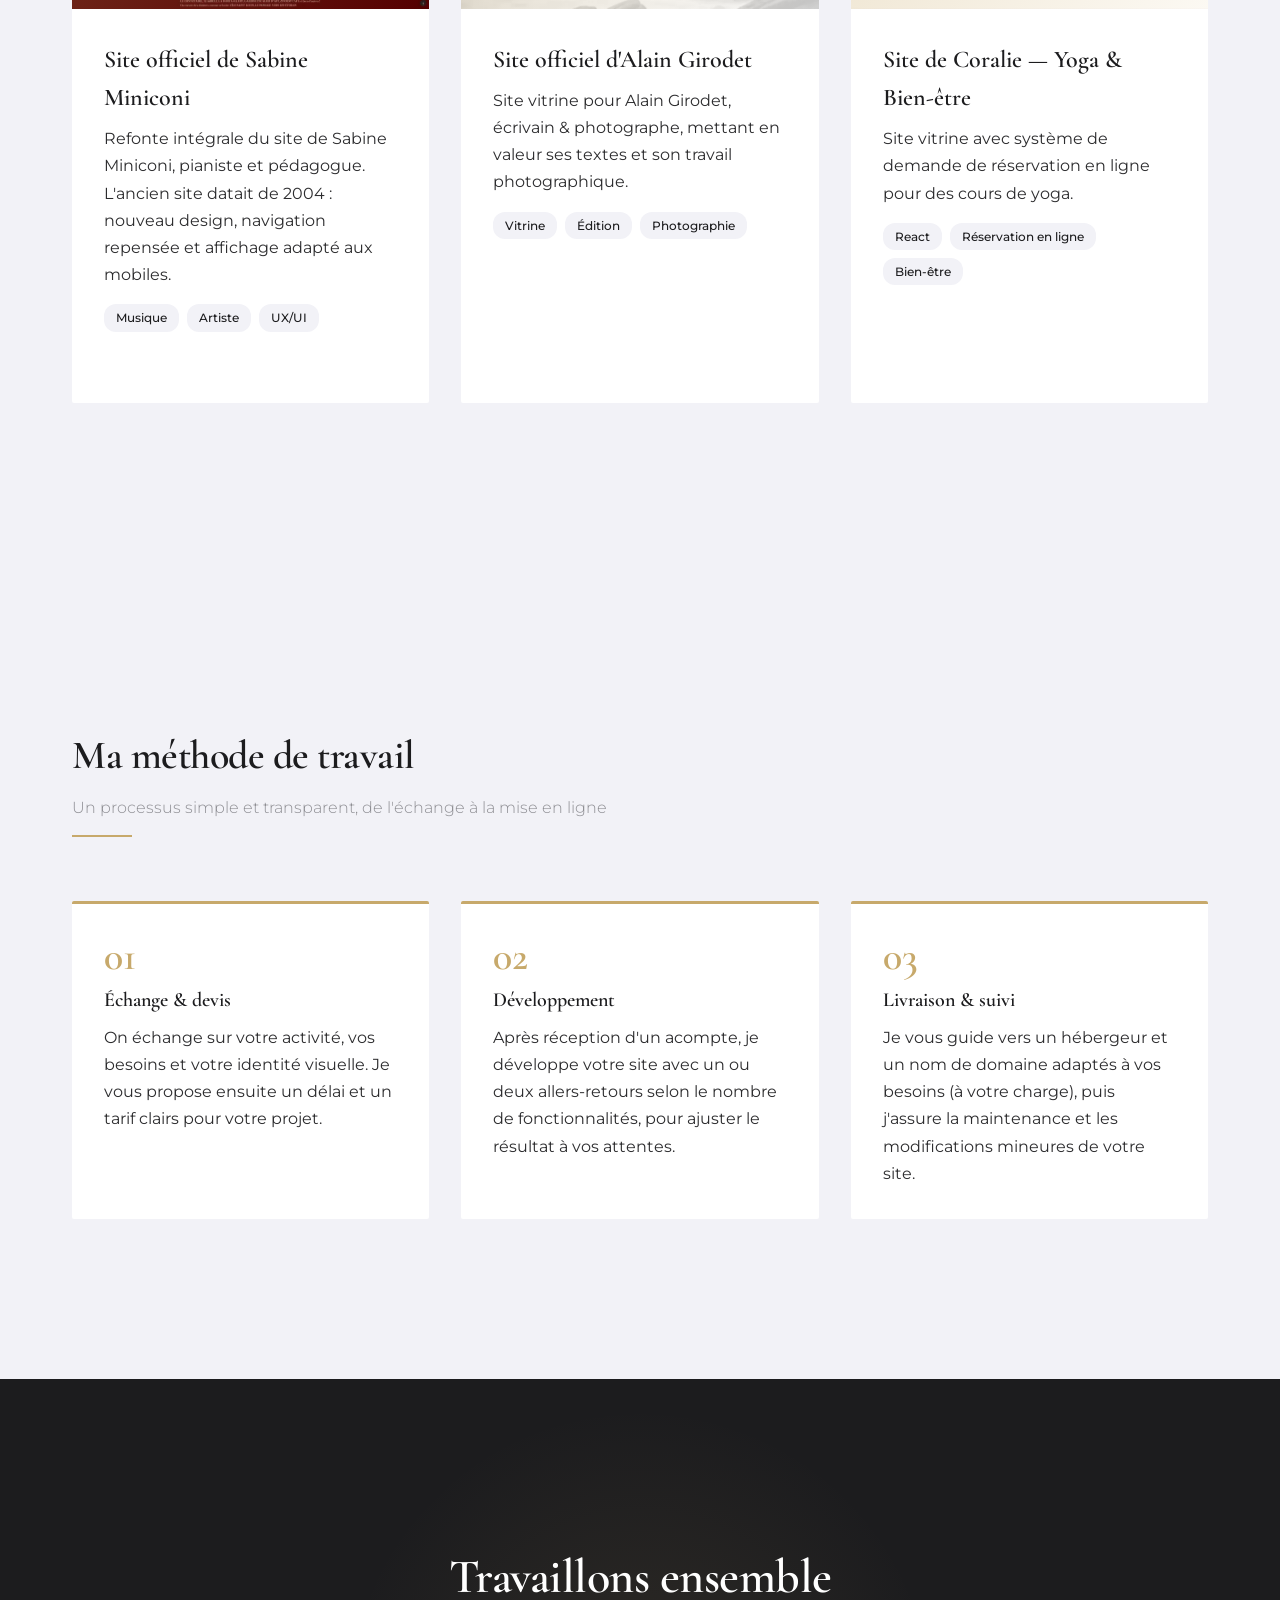
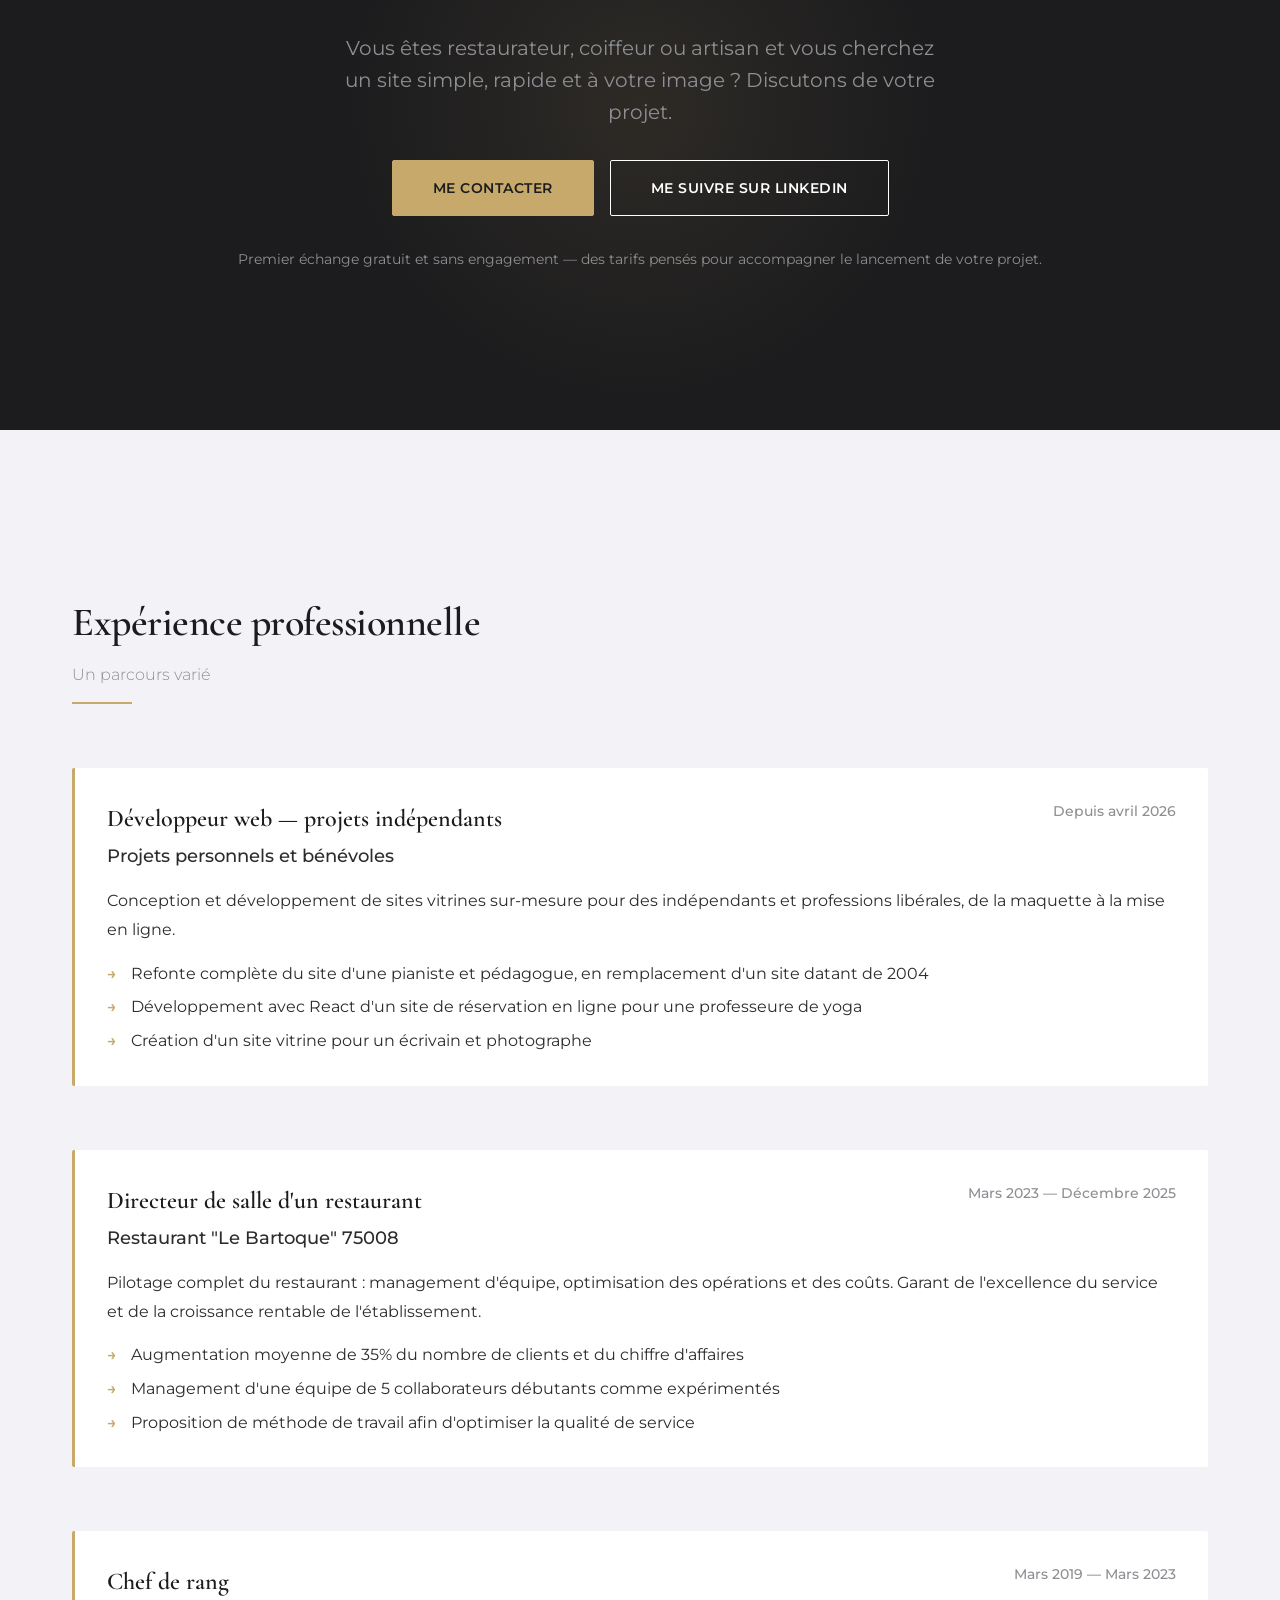
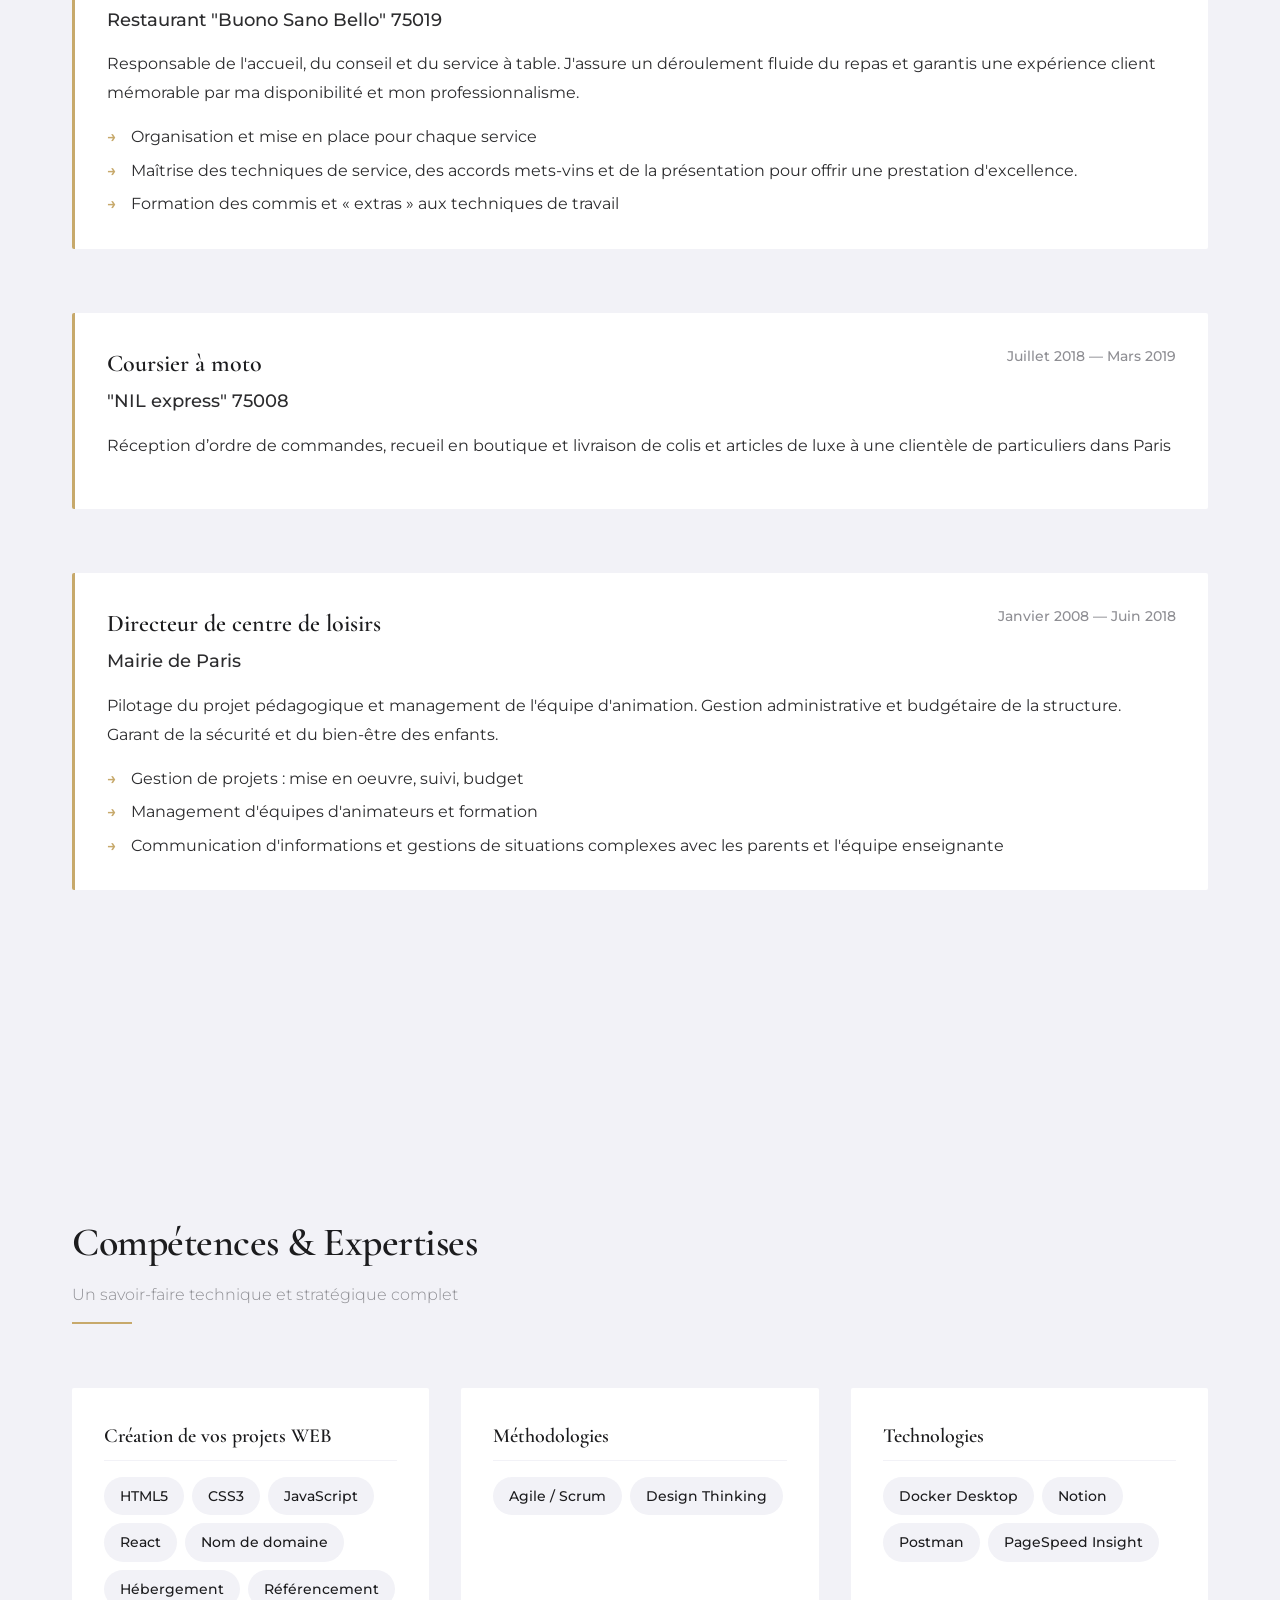
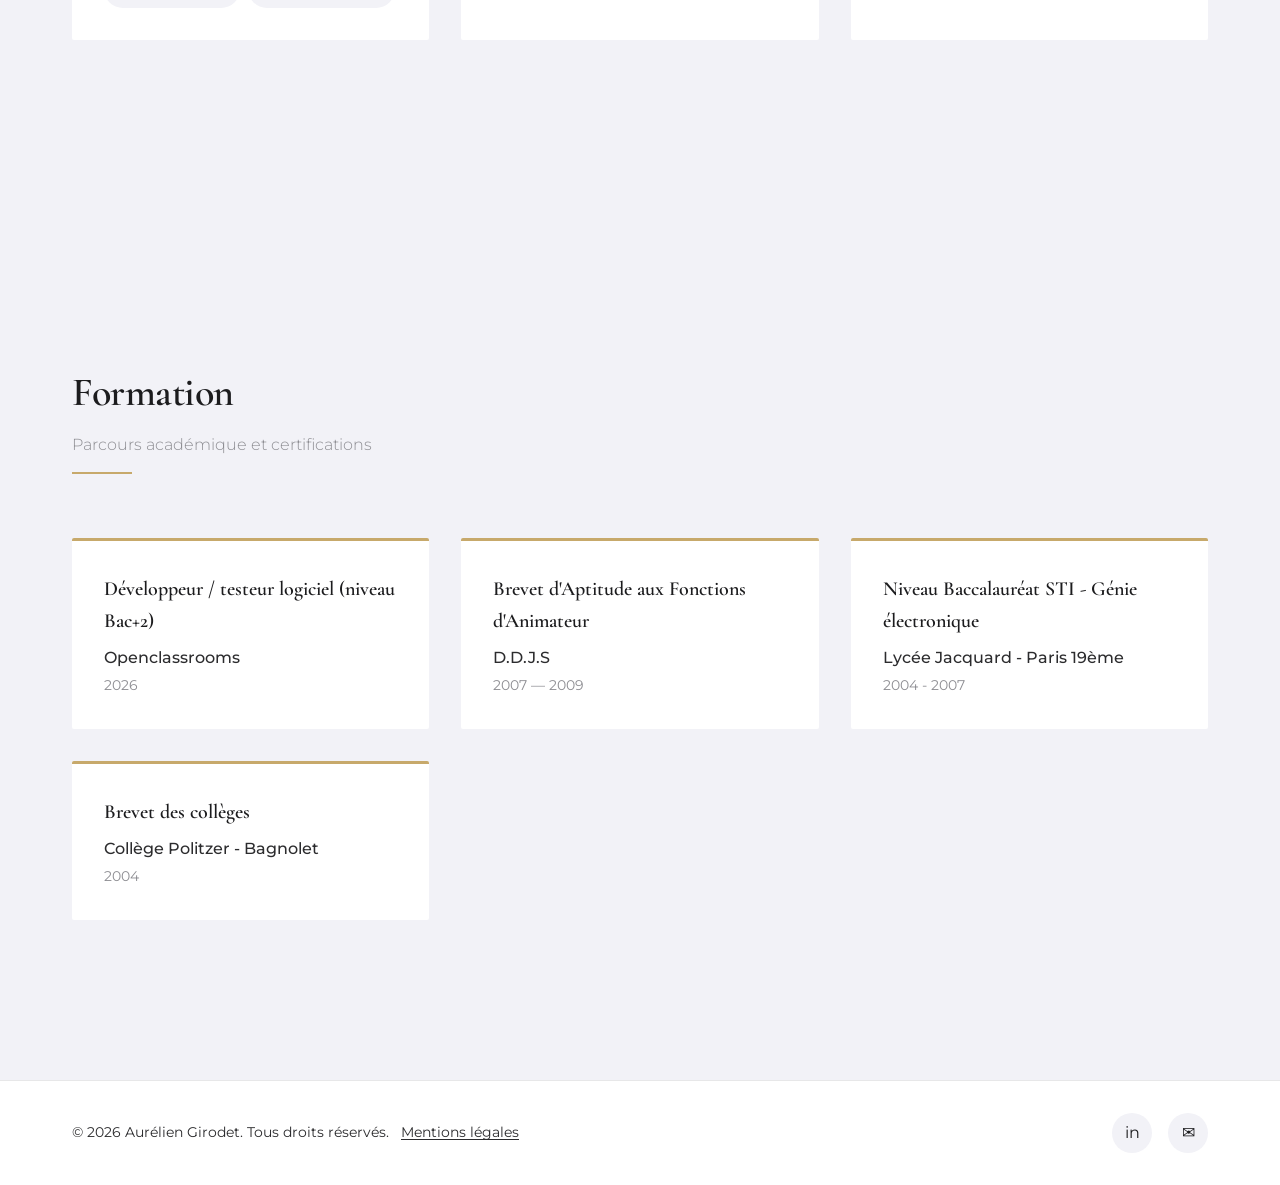
==== commit c1e7c6fb: "passage à la ligne pour le hero" ====
--- a/index.html
+++ b/index.html
@@ -77,8 +77,10 @@
                     <h1 class="hero-title">Aurélien Girodet</h1>
                     <p class="hero-subtitle">Sites web sur-mesure pour commerces locaux et indépendants</p>
                     <p class="hero-description">
-                        Je conçois des sites clairs, rapides à charger et fidèles à votre image, pour les restaurateurs, coiffeurs et artisans. Vos clients trouvent tout de suite ce qu'ils cherchent (horaires, prestations, contact) et vous n'avez rien à gérer. <br>
-                        Quinze ans passés à apprendre sur le terrain, du poste de serveur à la responsabilité d'un restaurant. J'apporte à chaque projet la même exigence: un client bien accueilli est un client qui revient. <br>
+                        Je conçois des sites clairs, rapides à charger et fidèles à votre image, pour les restaurateurs, coiffeurs et artisans. <br>
+                        Vos clients trouvent tout de suite ce qu'ils cherchent (horaires, prestations, contact) et vous n'avez rien à gérer. <br>
+                        Quinze ans passés à apprendre sur le terrain, du poste de serveur à la responsabilité d'un restaurant. <br> 
+                        J'apporte à chaque projet la même exigence: un client bien accueilli est un client qui revient. <br>
                         Actuellement en formation développeur / testeur logiciel chez OpenClassrooms.
                     </p>
                 </div>
